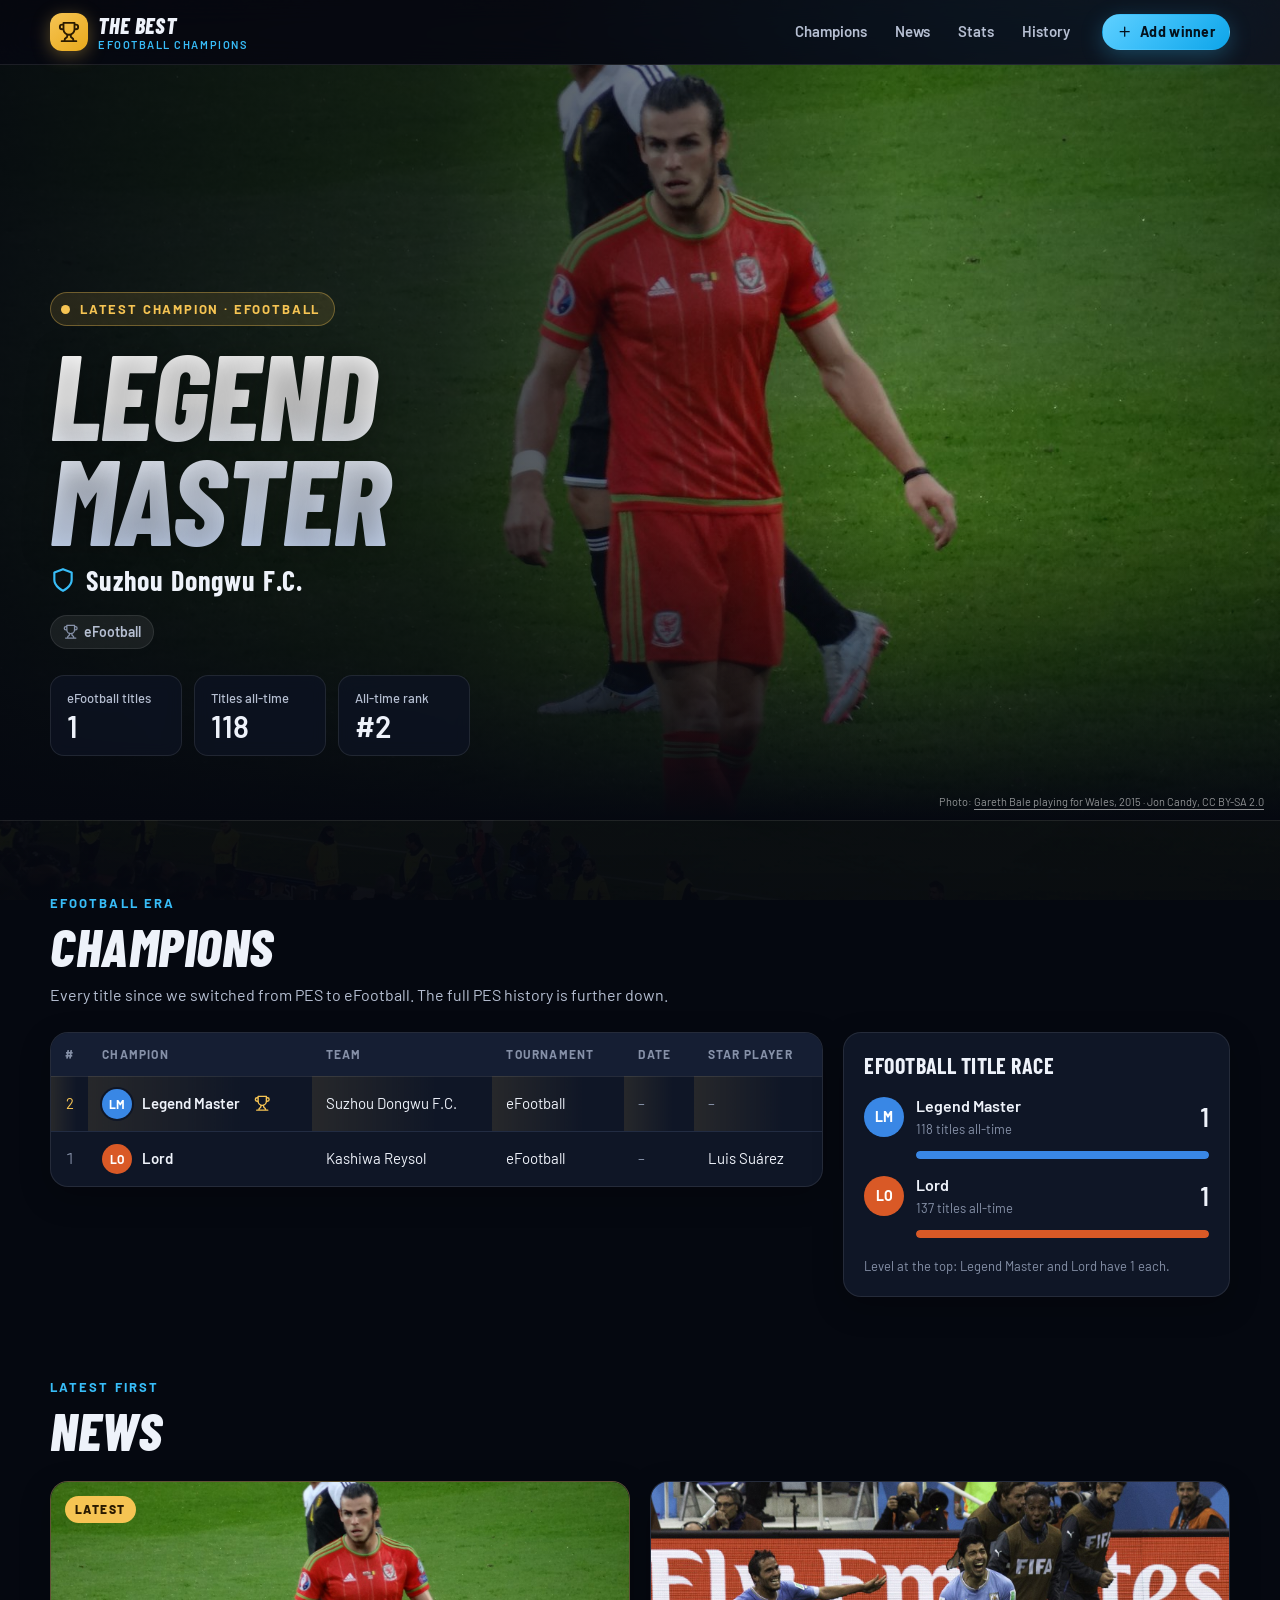
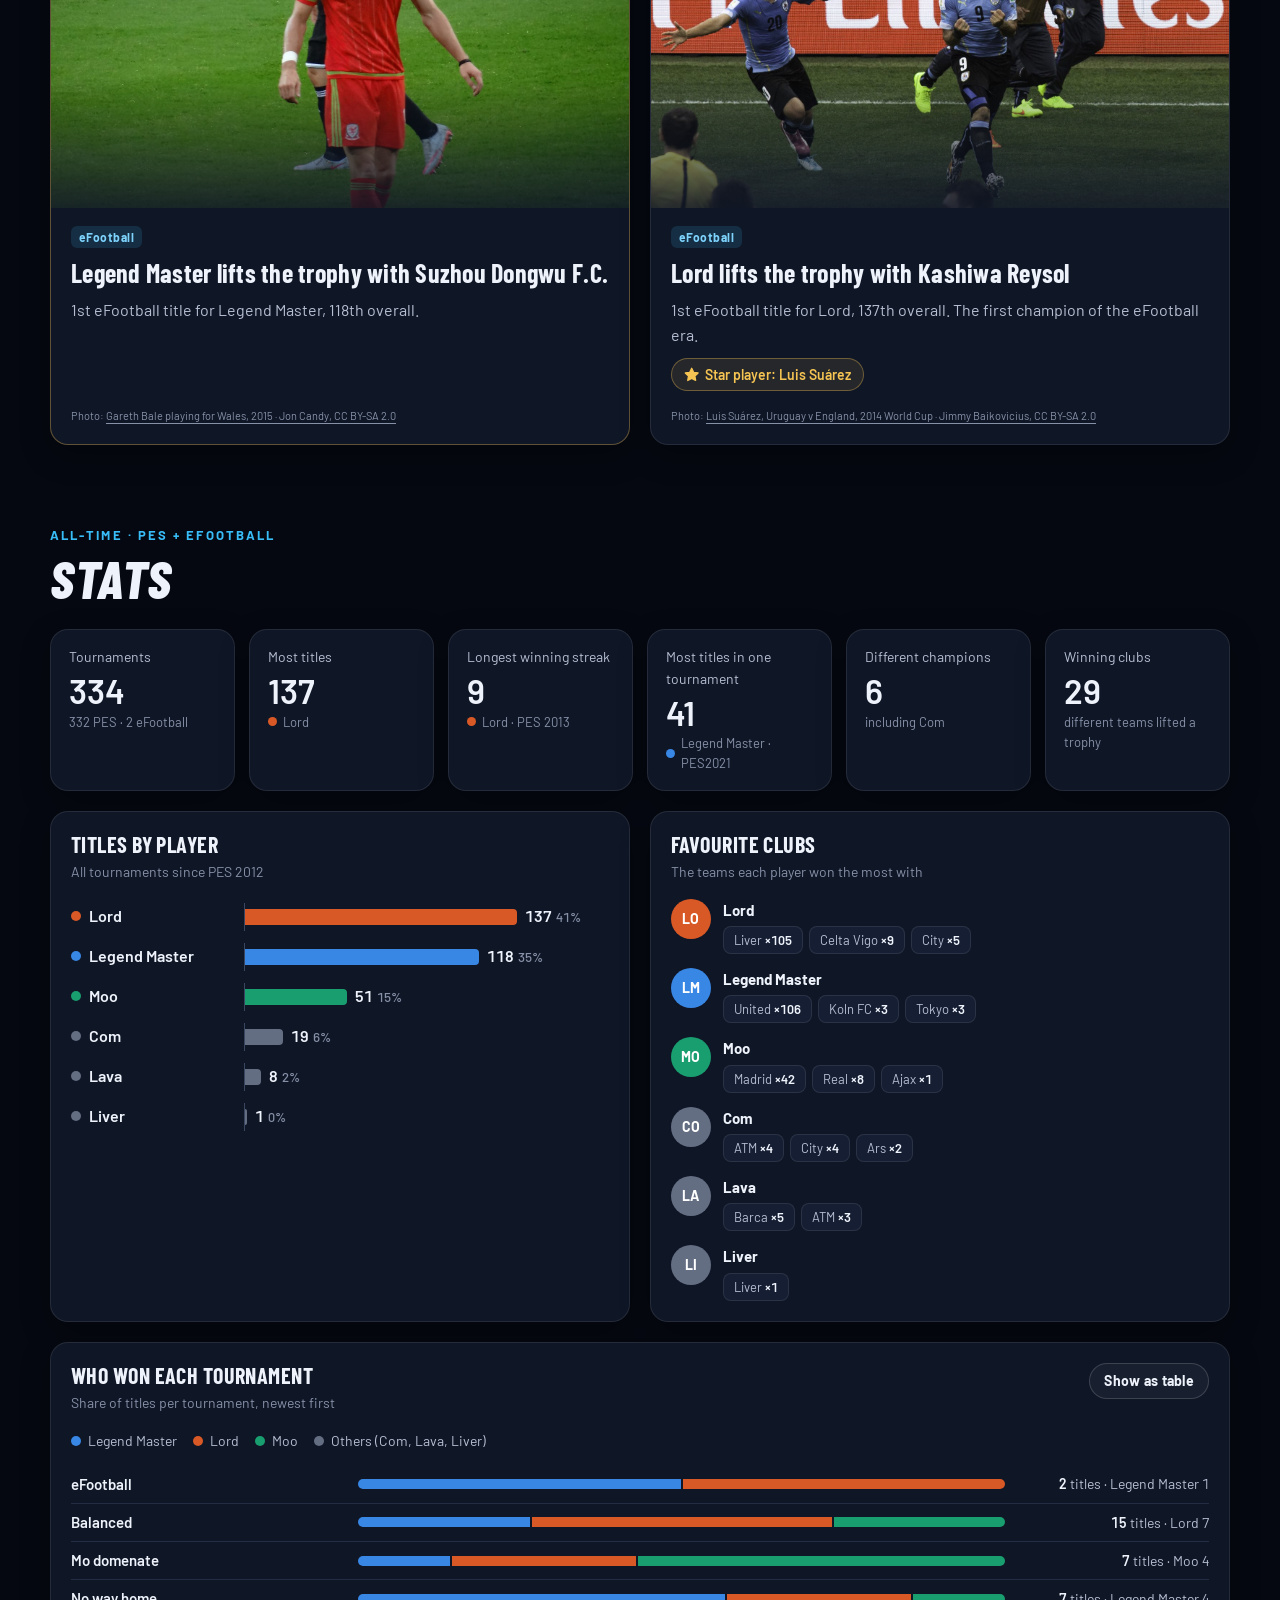
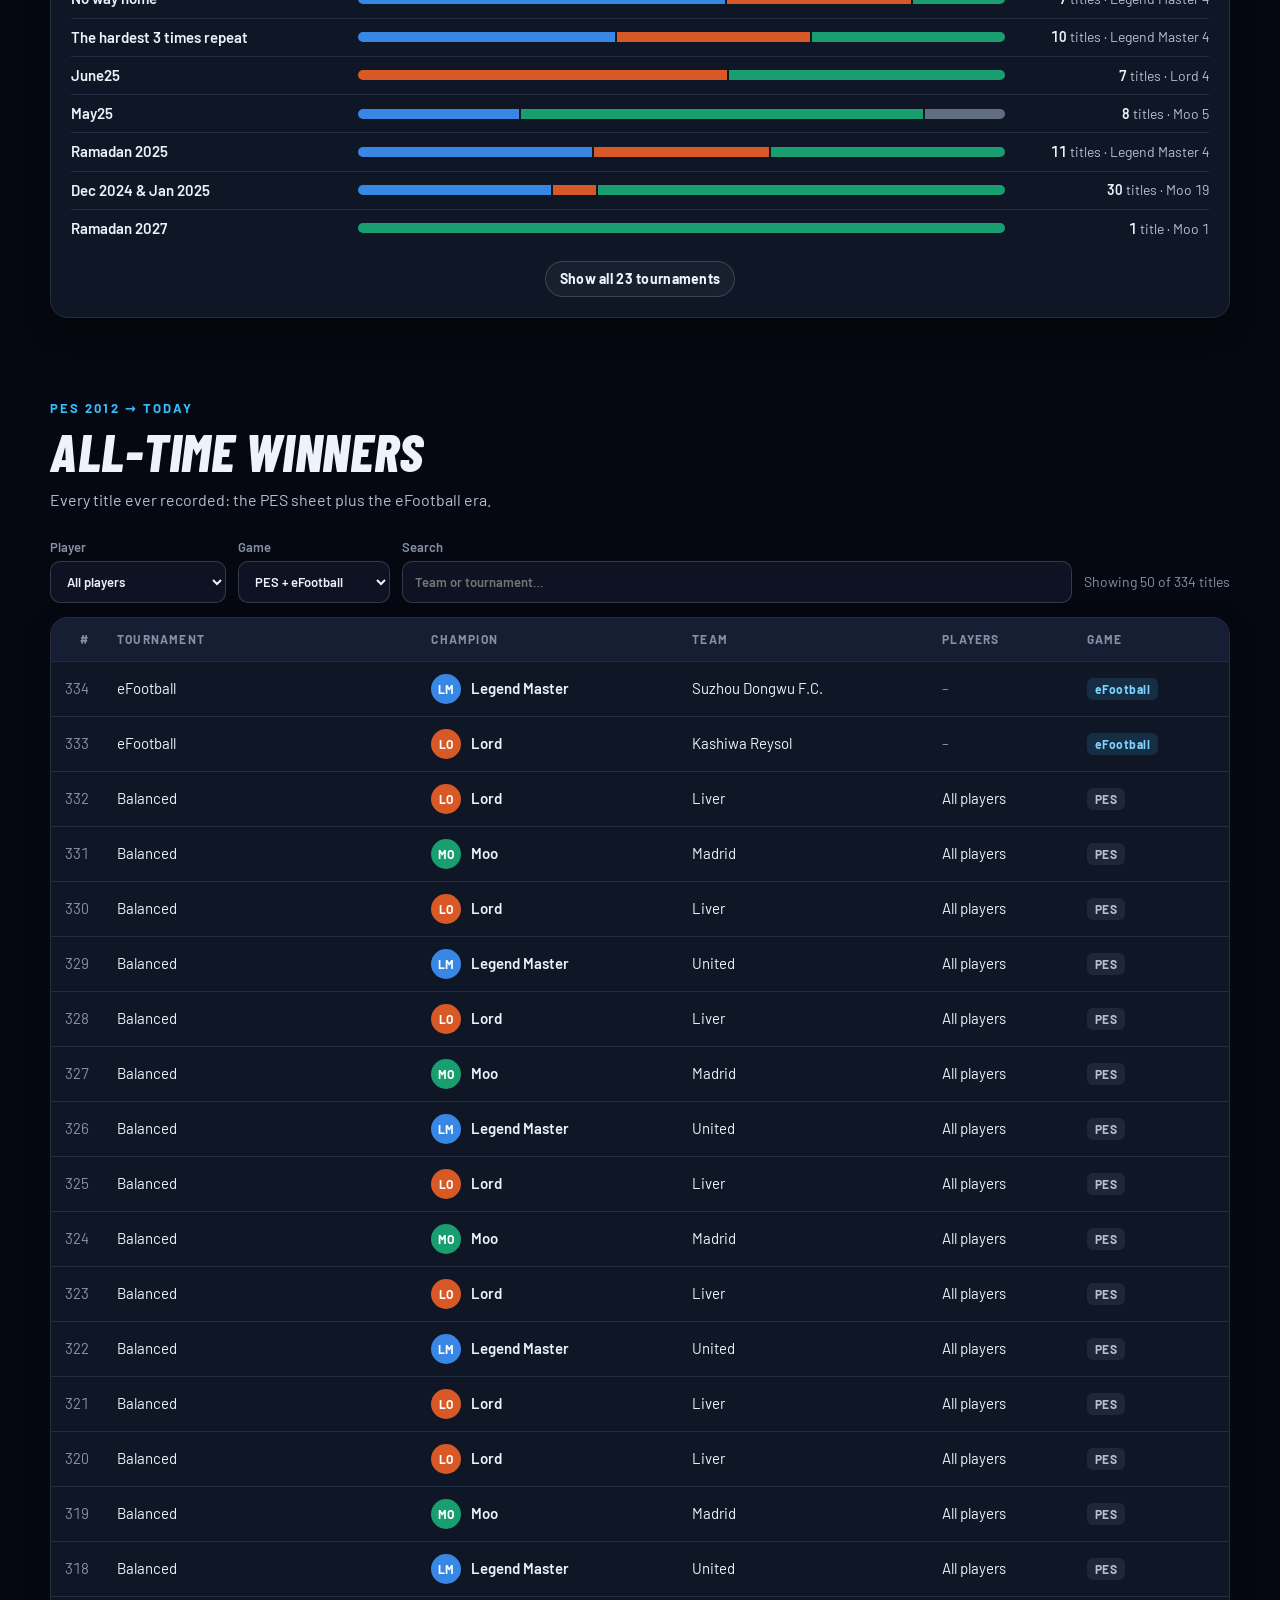
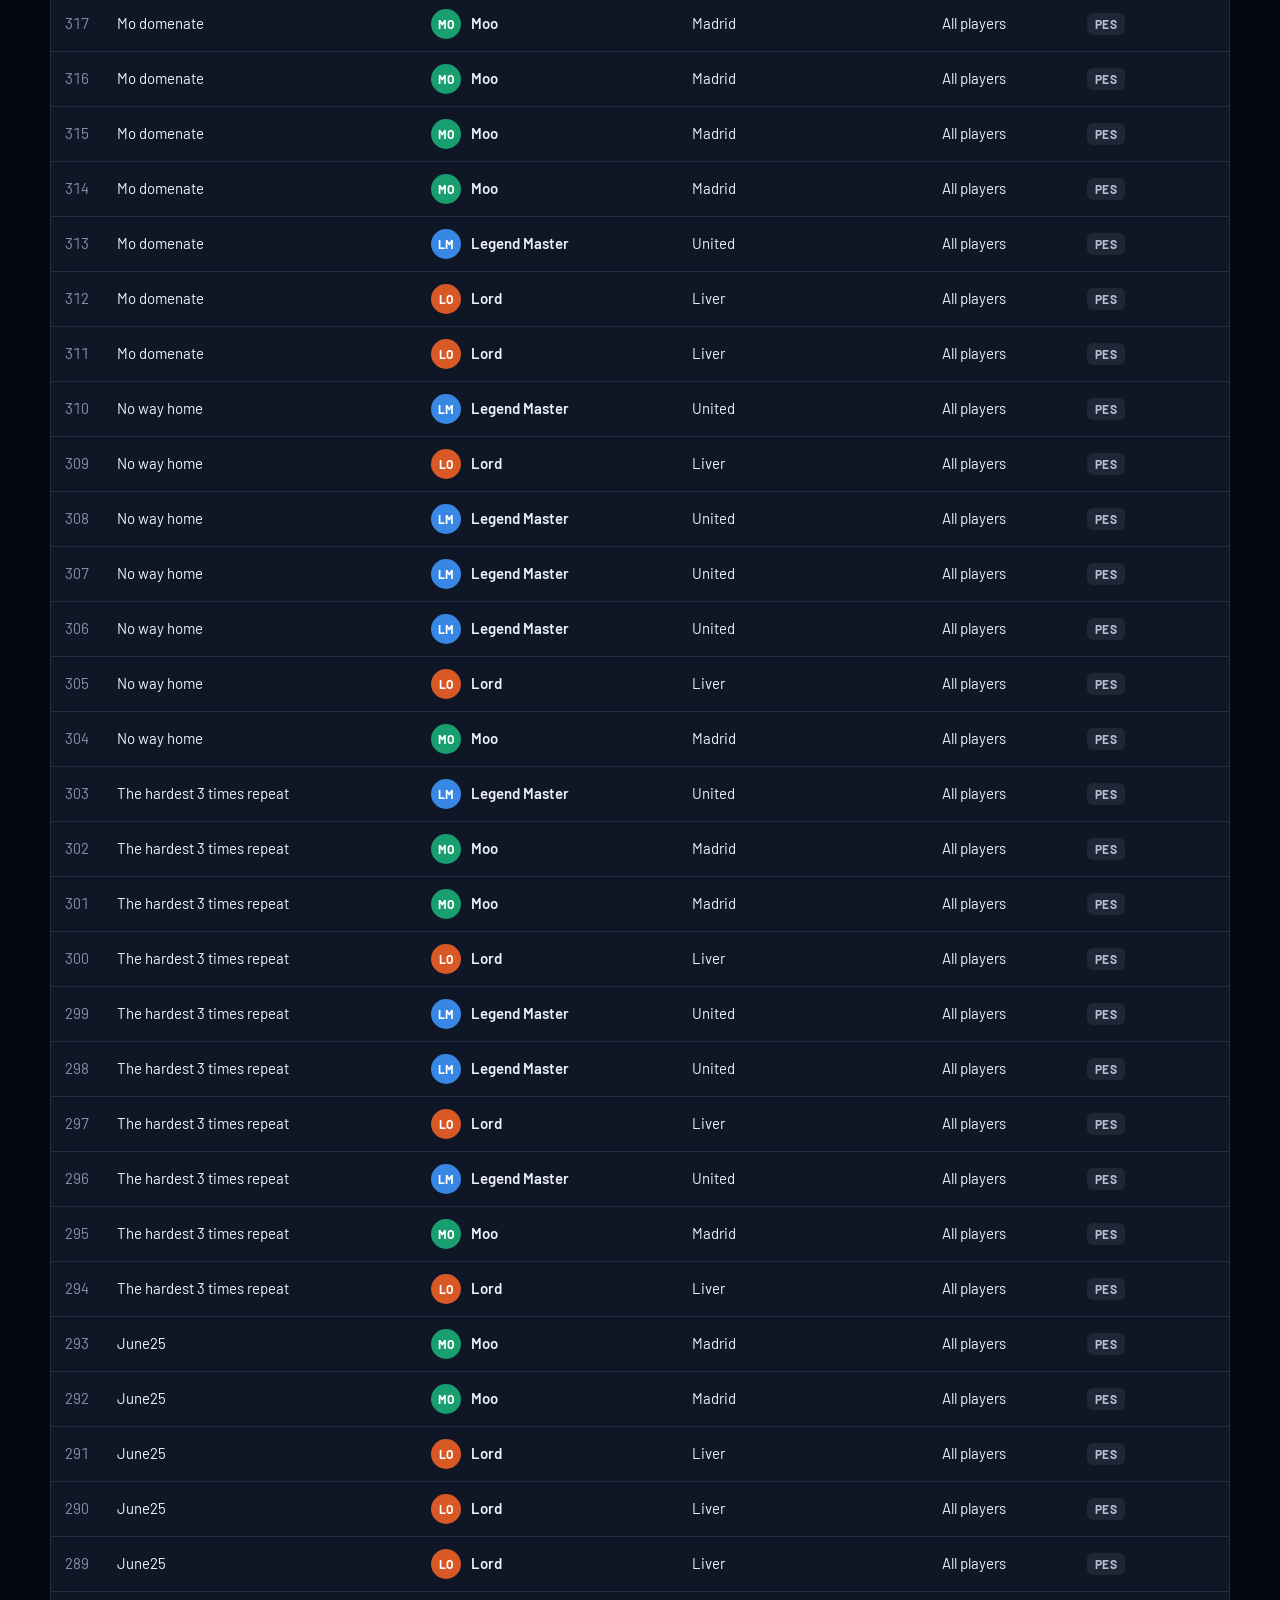
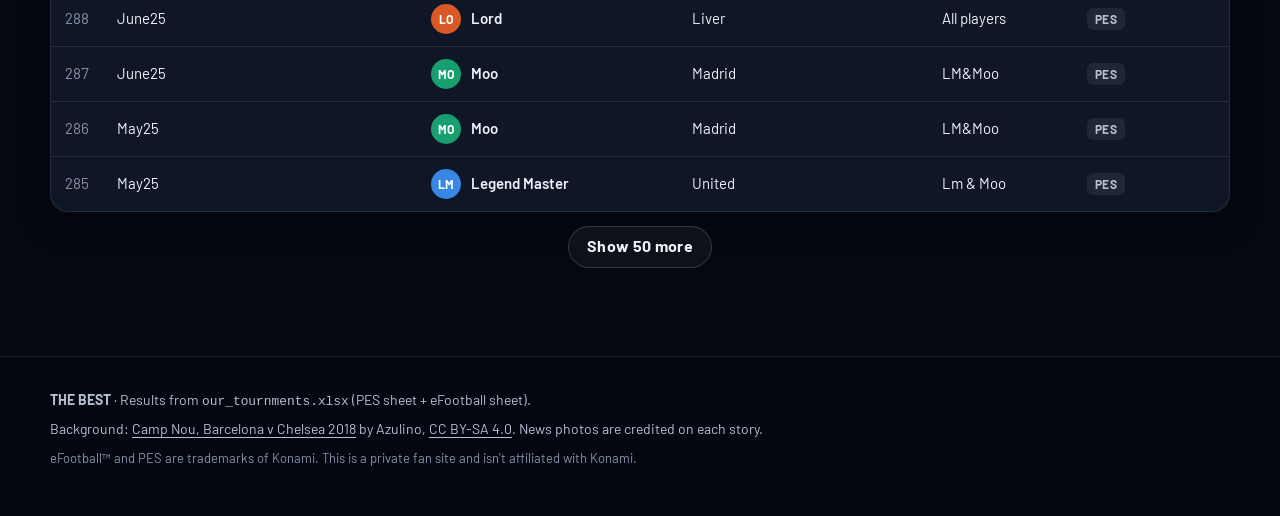
==== index.html @ dc8135c2 "Add eFootball champions website Static GitHub Pages site for our tournaments: - Latest champion hero" ====
<!doctype html>
<html lang="en">
<head>
  <meta charset="utf-8">
  <meta name="viewport" content="width=device-width, initial-scale=1">
  <title>The Best · eFootball Champions</title>
  <meta name="description" content="Champions, news and stats from our eFootball tournaments, plus the full PES history since PES 2012.">
  <meta name="theme-color" content="#050810">
  <meta property="og:title" content="The Best · eFootball Champions">
  <meta property="og:description" content="Who won last, the roll of honour, and every title since PES 2012.">
  <link rel="icon" href="data:image/svg+xml,%3Csvg xmlns='http://www.w3.org/2000/svg' viewBox='0 0 24 24' fill='none' stroke='%23f6c453' stroke-width='2' stroke-linecap='round' stroke-linejoin='round'%3E%3Cpath d='M6 9H4.5a2.5 2.5 0 0 1 0-5H6M18 9h1.5a2.5 2.5 0 0 0 0-5H18M4 22h16M10 14.66V17c0 .55-.47.98-.97 1.21C7.85 18.75 7 20.24 7 22M14 14.66V17c0 .55.47.98.97 1.21C16.15 18.75 17 20.24 17 22M18 2H6v7a6 6 0 0 0 12 0V2Z'/%3E%3C/svg%3E">
  <link rel="preconnect" href="https://fonts.googleapis.com">
  <link rel="preconnect" href="https://fonts.gstatic.com" crossorigin>
  <link href="https://fonts.googleapis.com/css2?family=Barlow:wght@400;500;600;700&family=Barlow+Condensed:ital,wght@0,600;0,700;0,800;1,700;1,800&display=swap" rel="stylesheet">
  <link rel="stylesheet" href="assets/css/style.css">
  <script type="module" src="assets/js/app.js"></script>
</head>
<body>
  <!-- Icon sprite -->
  <svg width="0" height="0" style="position:absolute" aria-hidden="true">
    <symbol id="i-trophy" viewBox="0 0 24 24"><path d="M6 9H4.5a2.5 2.5 0 0 1 0-5H6M18 9h1.5a2.5 2.5 0 0 0 0-5H18M4 22h16M10 14.66V17c0 .55-.47.98-.97 1.21C7.85 18.75 7 20.24 7 22M14 14.66V17c0 .55.47.98.97 1.21C16.15 18.75 17 20.24 17 22M18 2H6v7a6 6 0 0 0 12 0V2Z"/></symbol>
    <symbol id="i-shield" viewBox="0 0 24 24"><path d="M12 22s8-4 8-10V5l-8-3-8 3v7c0 6 8 10 8 10z"/></symbol>
    <symbol id="i-star" viewBox="0 0 24 24"><path d="M12 2l3.09 6.26L22 9.27l-5 4.87 1.18 6.88L12 17.77l-6.18 3.25L7 14.14 2 9.27l6.91-1.01L12 2z"/></symbol>
    <symbol id="i-plus" viewBox="0 0 24 24"><path d="M12 5v14M5 12h14"/></symbol>
    <symbol id="i-x" viewBox="0 0 24 24"><path d="M18 6 6 18M6 6l12 12"/></symbol>
    <symbol id="i-edit" viewBox="0 0 24 24"><path d="M12 20h9M16.5 3.5a2.12 2.12 0 0 1 3 3L7 19l-4 1 1-4L16.5 3.5z"/></symbol>
    <symbol id="i-trash" viewBox="0 0 24 24"><path d="M3 6h18M19 6l-1 14a2 2 0 0 1-2 2H8a2 2 0 0 1-2-2L5 6M10 11v6M14 11v6M9 6V4a1 1 0 0 1 1-1h4a1 1 0 0 1 1 1v2"/></symbol>
    <symbol id="i-calendar" viewBox="0 0 24 24"><rect x="3" y="4" width="18" height="18" rx="2"/><path d="M16 2v4M8 2v4M3 10h18"/></symbol>
    <symbol id="i-users" viewBox="0 0 24 24"><path d="M17 21v-2a4 4 0 0 0-4-4H5a4 4 0 0 0-4 4v2"/><circle cx="9" cy="7" r="4"/><path d="M23 21v-2a4 4 0 0 0-3-3.87M16 3.13a4 4 0 0 1 0 7.75"/></symbol>
    <symbol id="i-image" viewBox="0 0 24 24"><rect x="3" y="3" width="18" height="18" rx="2"/><circle cx="8.5" cy="8.5" r="1.5"/><path d="M21 15l-5-5L5 21"/></symbol>
    <symbol id="i-flame" viewBox="0 0 24 24"><path d="M8.5 14.5A2.5 2.5 0 0 0 11 12c0-1.38-.5-2-1-3-1.07-2.14-.22-4.05 2-6 .5 2.5 2 4.9 4 6.5 2 1.6 3 3.5 3 5.5a7 7 0 1 1-14 0c0-1.15.43-2.29 1-3a2.5 2.5 0 0 0 2.5 2.5z"/></symbol>
    <symbol id="i-github" viewBox="0 0 24 24"><path d="M9 19c-5 1.5-5-2.5-7-3m14 6v-3.87a3.37 3.37 0 0 0-.94-2.61c3.14-.35 6.44-1.54 6.44-7A5.44 5.44 0 0 0 20 4.77 5.07 5.07 0 0 0 19.91 1S18.73.65 16 2.48a13.38 13.38 0 0 0-7 0C6.27.65 5.09 1 5.09 1A5.07 5.07 0 0 0 5 4.77a5.44 5.44 0 0 0-1.5 3.78c0 5.42 3.3 6.61 6.44 7A3.37 3.37 0 0 0 9 18.13V22"/></symbol>
  </svg>

  <a class="skip-link" href="#main">Skip to content</a>

  <header class="site-header">
    <div class="container header-inner">
      <a class="brand" href="#top" aria-label="The Best, home">
        <span class="brand-mark"><svg class="icon"><use href="#i-trophy"/></svg></span>
        <span class="brand-text"><strong>THE BEST</strong><small>eFootball champions</small></span>
      </a>
      <nav class="site-nav" aria-label="Sections">
        <a href="#champions">Champions</a>
        <a href="#news">News</a>
        <a href="#stats">Stats</a>
        <a href="#history">History</a>
      </nav>
      <button class="btn btn-primary btn-sm" type="button" data-add aria-label="Add winner">
        <svg class="icon"><use href="#i-plus"/></svg><span>Add winner</span>
      </button>
    </div>
  </header>

  <div class="pending-banner" id="pendingBanner" role="status" hidden>
    <span class="spinner" aria-hidden="true"></span>
    <span>Publishing your latest change. GitHub Pages usually needs about a minute, then everyone sees it.</span>
  </div>

  <main id="main">
    <!-- 1. Latest champion -->
    <section class="hero" id="top" aria-labelledby="heroName">
      <div class="hero-media" id="heroMedia"></div>
      <div class="hero-shade" aria-hidden="true"></div>
      <div class="container hero-inner">
        <div class="hero-text">
          <p class="eyebrow"><span class="live-dot" aria-hidden="true"></span><span id="heroEyebrow">Latest champion</span></p>
          <h1 class="hero-name" id="heroName">Loading…</h1>
          <p class="hero-team" id="heroTeam"></p>
          <ul class="chips" id="heroChips"></ul>
          <dl class="hero-stats" id="heroStats"></dl>
        </div>
        <figure class="hero-win" id="heroWin" hidden></figure>
      </div>
      <p class="hero-credit" id="heroCredit"></p>
    </section>

    <!-- 2. eFootball champions -->
    <section class="section" id="champions" aria-labelledby="champTitle">
      <div class="container">
        <header class="section-head">
          <p class="kicker">eFootball era</p>
          <h2 id="champTitle">Champions</h2>
          <p class="lede">Every title since we switched from PES to eFootball. The full PES history is further down.</p>
        </header>
        <div class="champ-grid">
          <div class="card table-card">
            <div class="table-scroll">
              <table class="table" id="champTable">
                <thead><tr><th class="num">#</th><th>Champion</th><th>Team</th><th>Tournament</th><th>Date</th><th>Star player</th><th class="admin-only"><span class="sr-only">Actions</span></th></tr></thead>
                <tbody></tbody>
              </table>
            </div>
          </div>
          <aside class="card race-card" aria-labelledby="raceTitle">
            <h3 id="raceTitle">eFootball title race</h3>
            <ol class="race" id="raceList"></ol>
          </aside>
        </div>
      </div>
    </section>

    <!-- 3. News -->
    <section class="section" id="news" aria-labelledby="newsTitle">
      <div class="container">
        <header class="section-head">
          <p class="kicker">Latest first</p>
          <h2 id="newsTitle">News</h2>
        </header>
        <div class="news-grid" id="newsGrid"></div>
      </div>
    </section>

    <!-- 4. Stats -->
    <section class="section" id="stats" aria-labelledby="statsTitle">
      <div class="container">
        <header class="section-head">
          <p class="kicker">All-time · PES + eFootball</p>
          <h2 id="statsTitle">Stats</h2>
        </header>
        <div class="kpis" id="kpis"></div>
        <div class="stats-grid">
          <article class="card chart-card" aria-labelledby="titlesTitle">
            <h3 id="titlesTitle">Titles by player</h3>
            <p class="card-sub">All tournaments since PES 2012</p>
            <div class="bars" id="titlesChart"></div>
          </article>
          <article class="card chart-card" aria-labelledby="clubsTitle">
            <h3 id="clubsTitle">Favourite clubs</h3>
            <p class="card-sub">The teams each player won the most with</p>
            <div class="clubs" id="clubsList"></div>
          </article>
          <article class="card chart-card span-2" aria-labelledby="seasonsTitle">
            <div class="card-head">
              <div>
                <h3 id="seasonsTitle">Who won each tournament</h3>
                <p class="card-sub">Share of titles per tournament, newest first</p>
              </div>
              <button class="btn btn-ghost btn-sm" type="button" id="seasonsView" aria-pressed="false">Show as table</button>
            </div>
            <ul class="legend" id="seasonsLegend" aria-label="Players"></ul>
            <div id="seasonsChart"></div>
            <button class="btn btn-ghost btn-sm more-btn" type="button" id="seasonsMore"></button>
          </article>
        </div>
      </div>
    </section>

    <!-- 5. All-time history -->
    <section class="section" id="history" aria-labelledby="historyTitle">
      <div class="container">
        <header class="section-head">
          <p class="kicker">PES 2012 → today</p>
          <h2 id="historyTitle">All-time winners</h2>
          <p class="lede">Every title ever recorded: the PES sheet plus the eFootball era.</p>
        </header>
        <div class="filters" role="search">
          <label class="field-inline"><span>Player</span><select id="fPlayer"><option value="">All players</option></select></label>
          <label class="field-inline"><span>Game</span><select id="fGame"><option value="">PES + eFootball</option><option value="PES">PES only</option><option value="eFootball">eFootball only</option></select></label>
          <label class="field-inline grow"><span>Search</span><input id="fSearch" type="search" placeholder="Team or tournament…" autocomplete="off"></label>
          <p class="filter-count" id="historyCount" aria-live="polite"></p>
        </div>
        <div class="card table-card">
          <div class="table-scroll">
            <table class="table" id="historyTable">
              <thead><tr><th class="num">#</th><th>Tournament</th><th>Champion</th><th>Team</th><th>Players</th><th>Game</th></tr></thead>
              <tbody></tbody>
            </table>
          </div>
        </div>
        <button class="btn btn-ghost more-btn" type="button" id="historyMore">Show more</button>
      </div>
    </section>
  </main>

  <footer class="site-footer">
    <div class="container footer-inner">
      <p><strong>THE BEST</strong> · Results from <code>our_tournments.xlsx</code> (PES sheet + eFootball sheet).</p>
      <p class="credits" id="credits">
        Background: <a href="https://commons.wikimedia.org/wiki/File:Camp_Nou_Barcelona_Chelsea_14-03-2018.jpg" target="_blank" rel="noopener">Camp Nou, Barcelona v Chelsea 2018</a> by Azulino, <a href="https://creativecommons.org/licenses/by-sa/4.0" target="_blank" rel="noopener">CC BY-SA 4.0</a>. News photos are credited on each story.
      </p>
      <p class="fineprint">eFootball™ and PES are trademarks of Konami. This is a private fan site and isn't affiliated with Konami.</p>
    </div>
  </footer>

  <!-- Add / edit winner -->
  <dialog class="dialog" id="winnerDialog" aria-labelledby="dialogTitle">
    <form class="dialog-inner" id="winnerForm" novalidate>
      <header class="dialog-head">
        <h2 id="dialogTitle">Add a new winner</h2>
        <button class="icon-btn" type="button" data-close aria-label="Close"><svg class="icon"><use href="#i-x"/></svg></button>
      </header>
      <div class="tabs" role="tablist">
        <button type="button" role="tab" class="tab" data-tab="winner" aria-selected="true">Winner</button>
        <button type="button" role="tab" class="tab" data-tab="github" aria-selected="false"><svg class="icon"><use href="#i-github"/></svg> GitHub connection <span class="conn-dot" id="connDot"></span></button>
      </div>

      <div class="dialog-body">
        <section class="panel" data-panel="winner" role="tabpanel">
          <div class="form-grid">
            <label class="field"><span>Champion <b aria-hidden="true">*</b></span><input name="player" list="playerList" required autocomplete="off" placeholder="e.g. Legend Master"></label>
            <label class="field"><span>Team <b aria-hidden="true">*</b></span><input name="team" required autocomplete="off" placeholder="e.g. Suzhou Dongwu F.C."></label>
            <label class="field"><span>Tournament</span><input name="event" autocomplete="off" placeholder="eFootball" list="eventList"></label>
            <label class="field"><span>Date</span><input name="date" type="date"></label>
            <label class="field"><span>Runner-up</span><input name="runnerUp" list="playerList" autocomplete="off" placeholder="Who lost the final"></label>
            <label class="field"><span>Final score</span><input name="score" autocomplete="off" placeholder="e.g. 3-1"></label>
            <label class="field"><span>Star player</span><input name="star" autocomplete="off" placeholder="e.g. Luis Suárez"></label>
            <label class="field"><span>Players in the tournament</span><input name="competitors" list="compList" autocomplete="off" placeholder="all"></label>
            <label class="field span-2"><span>Headline <small>(optional, written for you if empty)</small></span><input name="headline" autocomplete="off" maxlength="120"></label>
            <label class="field span-2"><span>Story <small>(optional)</small></span><textarea name="story" rows="3" maxlength="1200" placeholder="How did the final go?"></textarea></label>

            <div class="field upload span-2">
              <span>Win image <small>(screenshot or photo of the win)</small></span>
              <div class="upload-row">
                <div class="upload-preview" id="winPreview"><svg class="icon"><use href="#i-image"/></svg></div>
                <div class="upload-actions">
                  <input type="file" name="winFile" id="winFile" accept="image/*">
                  <label class="check" hidden id="winRemoveWrap"><input type="checkbox" name="removeWin"> Remove current image</label>
                </div>
              </div>
            </div>
            <div class="field upload span-2">
              <span>Background photo <small>(shown behind the win image, e.g. your star player)</small></span>
              <div class="upload-row">
                <div class="upload-preview" id="coverPreview"><svg class="icon"><use href="#i-image"/></svg></div>
                <div class="upload-actions">
                  <input type="file" name="coverFile" id="coverFile" accept="image/*">
                  <label class="check" hidden id="coverRemoveWrap"><input type="checkbox" name="removeCover"> Remove current photo</label>
                </div>
              </div>
            </div>
            <label class="field span-2"><span>Background photo credit <small>(optional, e.g. photographer and license)</small></span><input name="coverCredit" autocomplete="off"></label>
          </div>
          <p class="hint">Images are resized on your device before upload, which also strips location data from phone photos.</p>
        </section>

        <section class="panel" data-panel="github" role="tabpanel" hidden>
          <p class="hint">Winners are saved straight into the site's GitHub repository, so everyone sees them about a minute later. Connect once per device; your token stays in this browser only.</p>
          <div class="form-grid">
            <label class="field"><span>GitHub user / org</span><input name="ghOwner" autocomplete="off" spellcheck="false"></label>
            <label class="field"><span>Repository</span><input name="ghRepo" autocomplete="off" spellcheck="false"></label>
            <label class="field"><span>Branch</span><input name="ghBranch" autocomplete="off" spellcheck="false" placeholder="main"></label>
            <label class="field"><span>Access token</span><input name="ghToken" type="password" autocomplete="off" spellcheck="false" placeholder="github_pat_…"></label>
          </div>
          <details class="howto">
            <summary>How do I get a token?</summary>
            <ol>
              <li>Open <a href="https://github.com/settings/personal-access-tokens/new" target="_blank" rel="noopener">GitHub → Fine-grained tokens → Generate new token</a>.</li>
              <li>Repository access: <b>Only select repositories</b> → pick this site's repository.</li>
              <li>Permissions → Repository permissions → <b>Contents: Read and write</b>.</li>
              <li>Generate, copy the token and paste it above. Only use it on your own devices.</li>
            </ol>
          </details>
          <div class="row-actions">
            <button class="btn btn-ghost btn-sm" type="button" id="ghTest">Save &amp; test connection</button>
            <button class="btn btn-ghost btn-sm danger" type="button" id="ghForget">Forget token</button>
          </div>
        </section>
      </div>

      <footer class="dialog-foot">
        <p class="form-status" id="formStatus" role="status" aria-live="polite"></p>
        <button class="btn btn-ghost" type="button" data-close>Cancel</button>
        <button class="btn btn-primary" type="submit" id="publishBtn"><svg class="icon"><use href="#i-trophy"/></svg><span>Publish</span></button>
      </footer>
    </form>
  </dialog>

  <datalist id="playerList"></datalist>
  <datalist id="eventList"><option value="eFootball"></option></datalist>
  <datalist id="compList"><option value="all"></option><option value="LM&amp;Moo"></option><option value="Lm &amp; Moo &amp; Lava"></option></datalist>

  <div class="tooltip" id="tooltip" role="tooltip" hidden></div>
  <div class="toast" id="toast" role="status" aria-live="polite" hidden></div>
</body>
</html>
---- assets/css/style.css ----
/* THE BEST · eFootball champions
   Dark "match night" theme over a stadium photo. Player colours come from a
   colour-blind-checked categorical palette (see assets/js/app.js). */

:root {
  color-scheme: dark;
  --bg: #050810;
  --surface: #0f1626;          /* chart / card surface (solid) */
  --surface-2: #151e33;
  --surface-glass: rgba(13, 19, 34, 0.82);
  --border: rgba(255, 255, 255, 0.09);
  --border-strong: rgba(255, 255, 255, 0.16);
  --text: #eef2fa;
  --text-2: #b6bfd2;
  --muted: #8691a8;
  --grid: #222c42;
  --accent: #38bdf8;
  --accent-2: #2563eb;
  --accent-ink: #04111d;
  --gold: #f6c453;
  --gold-2: #e8a91c;
  --danger: #f87171;
  --ok: #34d399;
  --radius: 18px;
  --radius-sm: 10px;
  --shadow: 0 18px 50px rgba(0, 0, 0, 0.45);
  --font-display: "Barlow Condensed", "Arial Narrow", system-ui, sans-serif;
  --font-body: "Barlow", system-ui, -apple-system, "Segoe UI", sans-serif;
  --header-h: 64px;
}

*, *::before, *::after { box-sizing: border-box; }
html { scroll-behavior: smooth; scroll-padding-top: calc(var(--header-h) + 12px); -webkit-text-size-adjust: 100%; }
body {
  margin: 0;
  min-height: 100vh;
  background: var(--bg);
  color: var(--text);
  font: 400 16px/1.55 var(--font-body);
  overflow-x: hidden;
}
/* Stadium background, fixed behind everything */
body::before {
  content: "";
  position: fixed; inset: 0; z-index: -2;
  background: url("../img/bg-stadium.jpg") center 30% / cover no-repeat;
  filter: saturate(1.05) brightness(0.62);
}
body::after {
  content: "";
  position: fixed; inset: 0; z-index: -1;
  background:
    radial-gradient(900px 520px at 85% -8%, rgba(56, 189, 248, 0.22), transparent 62%),
    radial-gradient(700px 420px at 0% 30%, rgba(37, 99, 235, 0.16), transparent 60%),
    linear-gradient(180deg, rgba(5, 8, 16, 0.25) 0%, rgba(5, 8, 16, 0.82) 38%, rgba(5, 8, 16, 0.94) 100%);
}
img { max-width: 100%; display: block; }
a { color: var(--accent); text-underline-offset: 3px; }
a:hover { color: #7dd3fc; }
code { font: 500 0.92em ui-monospace, "Cascadia Code", Consolas, monospace; color: var(--text-2); }
button, input, select, textarea { font: inherit; color: inherit; }
:focus-visible { outline: 2px solid var(--accent); outline-offset: 2px; border-radius: 6px; }
[hidden] { display: none !important; }

.container { width: min(1180px, 100% - 32px); margin-inline: auto; }
.sr-only { position: absolute; width: 1px; height: 1px; padding: 0; margin: -1px; overflow: hidden; clip: rect(0 0 0 0); white-space: nowrap; border: 0; }
.skip-link { position: absolute; left: 12px; top: -48px; z-index: 100; background: var(--accent); color: var(--accent-ink); padding: 8px 14px; border-radius: 8px; font-weight: 700; }
.skip-link:focus { top: 12px; }

.icon { width: 1.1em; height: 1.1em; flex: none; fill: none; stroke: currentColor; stroke-width: 2; stroke-linecap: round; stroke-linejoin: round; vertical-align: -0.15em; }

/* ---------- Buttons ---------- */
.btn {
  display: inline-flex; align-items: center; justify-content: center; gap: 8px;
  min-height: 42px; padding: 0 18px;
  border: 1px solid transparent; border-radius: 999px;
  font-weight: 700; letter-spacing: 0.02em; cursor: pointer; text-decoration: none;
  transition: transform 0.15s ease, background 0.15s ease, border-color 0.15s ease, opacity 0.15s ease;
}
.btn:active { transform: translateY(1px); }
.btn:disabled { opacity: 0.55; cursor: progress; }
.btn-sm { min-height: 36px; padding: 0 14px; font-size: 14px; }
.btn-primary { background: linear-gradient(135deg, #5fd0ff, var(--accent) 45%, #0ea5e9); color: var(--accent-ink); box-shadow: 0 6px 22px rgba(56, 189, 248, 0.28); }
.btn-primary:hover { background: linear-gradient(135deg, #8ee0ff, #5ccbfa 45%, #22b5f0); color: var(--accent-ink); }
.btn-ghost { background: rgba(255, 255, 255, 0.04); border-color: var(--border-strong); color: var(--text); }
.btn-ghost:hover { background: rgba(255, 255, 255, 0.09); }
.btn.danger { color: #fca5a5; }
.icon-btn {
  display: inline-grid; place-items: center; width: 36px; height: 36px; padding: 0;
  border-radius: 10px; border: 1px solid var(--border); background: rgba(255, 255, 255, 0.04); cursor: pointer; color: var(--text-2);
}
.icon-btn:hover { color: var(--text); background: rgba(255, 255, 255, 0.1); }
.icon-btn.danger:hover { color: var(--danger); }

/* ---------- Header ---------- */
.site-header {
  position: sticky; top: 0; z-index: 30;
  background: rgba(5, 8, 16, 0.72);
  backdrop-filter: blur(14px) saturate(1.3); -webkit-backdrop-filter: blur(14px) saturate(1.3);
  border-bottom: 1px solid var(--border);
}
.header-inner { display: flex; align-items: center; gap: 20px; height: var(--header-h); }
.brand { display: flex; align-items: center; gap: 10px; color: var(--text); text-decoration: none; }
.brand-mark { display: grid; place-items: center; width: 38px; height: 38px; border-radius: 12px; background: linear-gradient(140deg, var(--gold), var(--gold-2)); color: #2a1a00; box-shadow: 0 4px 18px rgba(246, 196, 83, 0.35); }
.brand-mark .icon { width: 22px; height: 22px; }
.brand-text { display: flex; flex-direction: column; line-height: 1; }
.brand-text strong { font: italic 800 22px/1 var(--font-display); letter-spacing: 0.04em; }
.brand-text small { margin-top: 3px; font-size: 11px; font-weight: 600; letter-spacing: 0.14em; text-transform: uppercase; color: var(--accent); }
.site-nav { display: flex; gap: 4px; margin-left: auto; }
.site-nav a { padding: 8px 12px; border-radius: 999px; color: var(--text-2); text-decoration: none; font-weight: 600; font-size: 15px; }
.site-nav a:hover { color: var(--text); background: rgba(255, 255, 255, 0.07); }

.pending-banner {
  position: sticky; top: var(--header-h); z-index: 25;
  display: flex; align-items: center; justify-content: center; gap: 10px;
  padding: 10px 16px; font-size: 14px; font-weight: 600; text-align: center;
  background: rgba(56, 189, 248, 0.14); border-bottom: 1px solid rgba(56, 189, 248, 0.35); color: #bae6fd;
  backdrop-filter: blur(10px); -webkit-backdrop-filter: blur(10px);
}
.spinner { width: 16px; height: 16px; flex: none; border-radius: 50%; border: 2px solid rgba(186, 230, 253, 0.3); border-top-color: #bae6fd; animation: spin 0.8s linear infinite; }
@keyframes spin { to { transform: rotate(360deg); } }

/* ---------- Hero (latest champion) ---------- */
.hero { position: relative; isolation: isolate; min-height: min(84vh, 760px); display: flex; align-items: flex-end; overflow: hidden; border-bottom: 1px solid var(--border); }
.hero-media { position: absolute; inset: 0; z-index: -2; }
.hero-media img { width: 100%; height: 100%; object-fit: cover; object-position: 62% 30%; }
.hero-media.is-blurred img { filter: blur(18px) brightness(0.7); transform: scale(1.1); }
.hero-shade {
  position: absolute; inset: 0; z-index: -1;
  background:
    linear-gradient(90deg, rgba(5, 8, 16, 0.94) 0%, rgba(5, 8, 16, 0.78) 34%, rgba(5, 8, 16, 0.2) 70%, rgba(5, 8, 16, 0.35) 100%),
    linear-gradient(0deg, rgba(5, 8, 16, 1) 0%, rgba(5, 8, 16, 0) 42%);
}
.hero-inner { display: grid; grid-template-columns: minmax(0, 1.25fr) minmax(0, 1fr); gap: 40px; align-items: end; padding: 120px 0 64px; }
.eyebrow { display: inline-flex; align-items: center; gap: 10px; margin: 0 0 14px; padding: 6px 14px 6px 10px; border-radius: 999px; background: rgba(246, 196, 83, 0.12); border: 1px solid rgba(246, 196, 83, 0.35); color: var(--gold); font-weight: 700; font-size: 13px; letter-spacing: 0.14em; text-transform: uppercase; }
.live-dot { width: 9px; height: 9px; border-radius: 50%; background: var(--gold); box-shadow: 0 0 0 0 rgba(246, 196, 83, 0.6); animation: pulse 2s infinite; }
@keyframes pulse { 0% { box-shadow: 0 0 0 0 rgba(246, 196, 83, 0.55); } 70% { box-shadow: 0 0 0 10px rgba(246, 196, 83, 0); } 100% { box-shadow: 0 0 0 0 rgba(246, 196, 83, 0); } }
.hero-name {
  margin: 0; font: italic 800 clamp(52px, 9.5vw, 124px)/0.86 var(--font-display);
  text-transform: uppercase; letter-spacing: -0.005em; overflow-wrap: anywhere;
  background: linear-gradient(180deg, #ffffff 30%, #c7d7f2 100%); -webkit-background-clip: text; background-clip: text; color: transparent;
  text-shadow: 0 2px 30px rgba(0, 0, 0, 0.35);
}
.hero-team { display: flex; align-items: center; gap: 10px; margin: 14px 0 0; font: 700 clamp(20px, 2.6vw, 28px)/1.2 var(--font-display); letter-spacing: 0.03em; color: var(--text); }
.hero-team .icon { color: var(--accent); width: 26px; height: 26px; }
.chips { display: flex; flex-wrap: wrap; gap: 8px; margin: 18px 0 0; padding: 0; list-style: none; }
.chip { display: inline-flex; align-items: center; gap: 6px; padding: 5px 12px; border-radius: 999px; background: rgba(255, 255, 255, 0.07); border: 1px solid var(--border); font-size: 14px; font-weight: 600; color: var(--text-2); }
.chip .icon { color: var(--muted); }
.chip.gold { color: var(--gold); border-color: rgba(246, 196, 83, 0.35); background: rgba(246, 196, 83, 0.1); }
.chip.gold .icon { color: var(--gold); fill: currentColor; }
.hero-stats { display: flex; flex-wrap: wrap; gap: 12px; margin: 26px 0 0; }
.hero-stats > div { min-width: 132px; padding: 12px 16px; border-radius: 14px; background: var(--surface-glass); border: 1px solid var(--border); backdrop-filter: blur(8px); -webkit-backdrop-filter: blur(8px); }
.hero-stats dt { font-size: 13px; color: var(--text-2); font-weight: 500; }
.hero-stats dd { margin: 2px 0 0; font: 600 30px/1.1 var(--font-body); color: var(--text); }
.hero-win { margin: 0; justify-self: end; width: min(100%, 460px); transform: rotate(2deg); }
.hero-win img { width: 100%; aspect-ratio: 16 / 10; object-fit: cover; border-radius: 16px; border: 3px solid rgba(255, 255, 255, 0.9); box-shadow: var(--shadow), 0 0 0 8px rgba(246, 196, 83, 0.18); background: var(--surface); }
.hero-win figcaption { margin-top: 10px; text-align: right; font-size: 13px; color: var(--text-2); }
.hero-credit { position: absolute; right: 16px; bottom: 10px; margin: 0; max-width: min(520px, 70%); font-size: 11px; color: rgba(255, 255, 255, 0.55); text-align: right; }
.hero-credit a { color: inherit; }

/* ---------- Sections & cards ---------- */
.section { padding: 72px 0 8px; }
.section-head { margin-bottom: 24px; }
.kicker { margin: 0 0 6px; font-size: 13px; font-weight: 700; letter-spacing: 0.16em; text-transform: uppercase; color: var(--accent); }
.section-head h2 { margin: 0; font: italic 800 clamp(36px, 5vw, 54px)/1 var(--font-display); text-transform: uppercase; letter-spacing: 0.01em; }
.lede { margin: 10px 0 0; max-width: 640px; color: var(--text-2); }
.card { background: var(--surface); border: 1px solid var(--border); border-radius: var(--radius); box-shadow: 0 10px 30px rgba(0, 0, 0, 0.25); }
.card h3 { margin: 0; font: 700 22px/1.15 var(--font-display); letter-spacing: 0.02em; text-transform: uppercase; }
.card-sub { margin: 4px 0 16px; font-size: 14px; color: var(--muted); }
.card-head { display: flex; align-items: flex-start; justify-content: space-between; gap: 12px; }
.empty { padding: 28px; text-align: center; color: var(--text-2); }

/* ---------- Champions ---------- */
.champ-grid { display: grid; grid-template-columns: minmax(0, 2fr) minmax(260px, 1fr); gap: 20px; align-items: start; }
.table-card { overflow: hidden; }
.table-scroll { overflow-x: auto; -webkit-overflow-scrolling: touch; }
.table { width: 100%; border-collapse: collapse; font-size: 15px; }
.table th { position: sticky; top: 0; padding: 12px 14px; text-align: left; font-size: 12px; font-weight: 700; letter-spacing: 0.1em; text-transform: uppercase; color: var(--muted); background: var(--surface-2); border-bottom: 1px solid var(--border); white-space: nowrap; }
.table td { padding: 12px 14px; border-bottom: 1px solid var(--grid); vertical-align: middle; }
.table tbody tr:last-child td { border-bottom: 0; }
.table tbody tr:hover td { background: rgba(255, 255, 255, 0.025); }
.table .num { width: 1%; text-align: right; color: var(--muted); font-variant-numeric: tabular-nums; white-space: nowrap; }
.table .nowrap { white-space: nowrap; }
.table .dim { color: var(--muted); }
.table tr.is-latest td { background: linear-gradient(90deg, rgba(246, 196, 83, 0.1), transparent 70%); }
.table tr.is-latest .num { color: var(--gold); }
.table td.actions { width: 1%; white-space: nowrap; }
.table td.actions .icon-btn { width: 32px; height: 32px; }
.who { display: inline-flex; align-items: center; gap: 10px; font-weight: 600; white-space: nowrap; }
.avatar {
  display: inline-grid; place-items: center; flex: none; width: 30px; height: 30px; border-radius: 50%;
  background: var(--c, #6b7385); color: #fff; font: 700 12px/1 var(--font-body); letter-spacing: 0.02em;
  box-shadow: 0 0 0 2px var(--surface);
}
.avatar.lg { width: 40px; height: 40px; font-size: 14px; }
.trophy-mini { color: var(--gold); margin-left: 4px; }
.tag { display: inline-block; padding: 2px 8px; border-radius: 6px; font-size: 12px; font-weight: 700; letter-spacing: 0.04em; background: rgba(255, 255, 255, 0.07); color: var(--text-2); white-space: nowrap; }
.tag.ef { background: rgba(56, 189, 248, 0.14); color: #7dd3fc; }

.race-card { padding: 20px; }
.race { list-style: none; margin: 16px 0 0; padding: 0; display: grid; gap: 14px; }
.race li { display: grid; grid-template-columns: 40px minmax(0, 1fr) auto; align-items: center; gap: 12px; }
.race .name { font-weight: 600; }
.race .sub { display: block; font-size: 13px; color: var(--muted); }
.race .count { font: 600 26px/1 var(--font-body); }
.race .track { grid-column: 2 / 4; height: 8px; border-radius: 999px; background: var(--surface-2); overflow: hidden; }
.race .track span { display: block; height: 100%; border-radius: 999px; background: var(--c); }
.race-note { margin: 18px 0 0; font-size: 13px; color: var(--muted); }

/* ---------- News ---------- */
.news-grid { display: grid; grid-template-columns: repeat(auto-fit, minmax(min(100%, 340px), 1fr)); gap: 20px; }
.news-grid > .news-card:only-child { max-width: 720px; }
.news-card { display: flex; flex-direction: column; overflow: hidden; transition: transform 0.2s ease, border-color 0.2s ease; }
.news-card:hover { transform: translateY(-3px); border-color: var(--border-strong); }
.news-media { position: relative; aspect-ratio: 16 / 9; overflow: hidden; background: radial-gradient(circle at 30% 20%, #1d2b4a, #0b1120); }
.news-media .bg { position: absolute; inset: 0; width: 100%; height: 100%; object-fit: cover; object-position: 50% 30%; }
.news-media .bg.blur { filter: blur(16px) brightness(0.65); transform: scale(1.12); }
.news-media.has-win .bg:not(.blur) { filter: brightness(0.55) saturate(1.1); }
.news-media .fg { position: absolute; left: 50%; top: 50%; width: 74%; max-height: 82%; object-fit: contain; transform: translate(-50%, -50%) rotate(-1.5deg); border-radius: 10px; border: 3px solid rgba(255, 255, 255, 0.92); box-shadow: 0 14px 34px rgba(0, 0, 0, 0.55); }
.news-media .placeholder { position: absolute; inset: 0; display: grid; place-items: center; color: var(--gold); }
.news-media .placeholder .icon { width: 64px; height: 64px; opacity: 0.85; }
.news-media::after { content: ""; position: absolute; inset: auto 0 0 0; height: 40%; background: linear-gradient(0deg, rgba(15, 22, 38, 0.85), transparent); pointer-events: none; }
.badge-new { position: absolute; left: 14px; top: 14px; z-index: 2; padding: 4px 10px; border-radius: 999px; background: var(--gold); color: #2a1a00; font-size: 12px; font-weight: 800; letter-spacing: 0.12em; }
.news-body { display: flex; flex-direction: column; gap: 10px; padding: 18px 20px 20px; flex: 1; }
.news-meta { display: flex; flex-wrap: wrap; align-items: center; gap: 8px; margin: 0; font-size: 13px; color: var(--muted); }
.news-body h3 { font-size: 26px; text-transform: none; letter-spacing: 0.01em; }
.news-text { margin: 0; color: var(--text-2); }
.news-foot { display: flex; align-items: center; justify-content: space-between; gap: 10px; margin-top: auto; padding-top: 6px; }
.photo-credit { margin: 0; font-size: 11px; color: var(--muted); }
.photo-credit a { color: inherit; }
.admin-actions { display: none; gap: 6px; }
body.is-admin .admin-actions { display: flex; }
.admin-only { display: none; }
body.is-admin .admin-only { display: table-cell; }

.news-card.featured { border-color: rgba(246, 196, 83, 0.35); }

/* ---------- Stats ---------- */
.kpis { display: grid; grid-template-columns: repeat(3, minmax(0, 1fr)); gap: 14px; margin-bottom: 20px; }
@media (min-width: 1150px) { .kpis { grid-template-columns: repeat(6, minmax(0, 1fr)); } }
@media (max-width: 640px) { .kpis { grid-template-columns: repeat(2, minmax(0, 1fr)); } }
.kpi { padding: 16px 18px; }
.kpi-label { margin: 0; font-size: 14px; color: var(--text-2); }
.kpi-value { margin: 4px 0 2px; font: 600 34px/1.1 var(--font-body); color: var(--text); }
.kpi-sub { margin: 0; font-size: 13px; color: var(--muted); display: flex; align-items: center; gap: 6px; }
.kpi-sub .dot { width: 9px; height: 9px; }

.stats-grid { display: grid; grid-template-columns: repeat(2, minmax(0, 1fr)); gap: 20px; }
.chart-card { padding: 20px; }
.span-2 { grid-column: 1 / -1; }
.dot { display: inline-block; width: 10px; height: 10px; flex: none; border-radius: 50%; background: var(--c); }

/* Ranked bars: thin, 4px rounded data-end, square at the baseline */
.bars { display: grid; gap: 4px; }
.bar-row { display: grid; grid-template-columns: minmax(96px, 30%) minmax(0, 1fr); align-items: center; gap: 12px; min-height: 36px; padding: 2px 6px; margin: 0 -6px; border-radius: 8px; cursor: default; }
.bar-row:hover, .bar-row:focus-visible { background: rgba(255, 255, 255, 0.04); }
.bar-label { display: flex; align-items: center; gap: 8px; min-width: 0; font-weight: 600; }
.bar-label span:last-child { overflow: hidden; text-overflow: ellipsis; white-space: nowrap; }
.bar-track { display: flex; align-items: center; min-width: 0; border-left: 1px solid #3a4560; height: 28px; }
.bar { height: 16px; width: calc((100% - 92px) * var(--f)); min-width: 2px; border-radius: 0 4px 4px 0; background: var(--c); }
.bar-value { margin-left: 8px; white-space: nowrap; font-weight: 600; color: var(--text); font-variant-numeric: tabular-nums; }
.bar-value small { color: var(--muted); font-weight: 500; margin-left: 4px; }

.clubs { display: grid; gap: 14px; }
.club-row { display: grid; grid-template-columns: 40px minmax(0, 1fr); gap: 12px; align-items: start; }
.club-row h4 { margin: 0 0 4px; font-size: 15px; }
.club-list { display: flex; flex-wrap: wrap; gap: 6px; margin: 0; padding: 0; list-style: none; }
.club-list li { padding: 3px 10px; border-radius: 8px; background: var(--surface-2); border: 1px solid var(--border); font-size: 13px; color: var(--text-2); }
.club-list b { color: var(--text); font-weight: 600; font-variant-numeric: tabular-nums; }

.legend { display: flex; flex-wrap: wrap; gap: 6px 16px; margin: 0 0 14px; padding: 0; list-style: none; font-size: 14px; color: var(--text-2); }
.legend li { display: inline-flex; align-items: center; gap: 7px; }
/* Thin segmented bar per tournament (2px surface gap between parts) */
.season-row { display: grid; grid-template-columns: minmax(120px, 24%) minmax(0, 1fr) 190px; align-items: center; gap: 14px; padding: 7px 0; border-bottom: 1px solid var(--grid); }
.season-row:last-child { border-bottom: 0; }
.season-name { display: flex; align-items: center; gap: 8px; min-width: 0; font-weight: 600; font-size: 15px; }
.season-name .txt { overflow: hidden; text-overflow: ellipsis; white-space: nowrap; }
.seg-bar { display: flex; gap: 2px; height: 10px; }
.seg { position: relative; min-width: 3px; background: var(--c); }
.seg:first-child { border-radius: 999px 0 0 999px; }
.seg:last-child { border-radius: 0 999px 999px 0; }
.seg:only-child { border-radius: 999px; }
.seg::before { content: ""; position: absolute; inset: -9px 0; } /* bigger hover/focus target */
.seg:focus-visible { outline-offset: 3px; }
.season-total { font-size: 14px; color: var(--text-2); text-align: right; white-space: nowrap; font-variant-numeric: tabular-nums; }
.season-total b { color: var(--text); font-weight: 600; }
.more-btn { margin: 14px auto 0; display: flex; }
.seasons-table td, .seasons-table th { padding: 8px 10px; font-size: 14px; }

/* ---------- History ---------- */
.filters { display: flex; flex-wrap: wrap; align-items: flex-end; gap: 12px; margin-bottom: 14px; }
.field-inline { display: flex; flex-direction: column; gap: 4px; font-size: 13px; font-weight: 600; color: var(--muted); }
.field-inline.grow { flex: 1 1 220px; }
.field-inline select, .field-inline input, .field input, .field textarea {
  min-height: 42px; padding: 8px 12px; border-radius: var(--radius-sm);
  border: 1px solid var(--border-strong); background: rgba(15, 22, 38, 0.9); color: var(--text);
}
.field-inline select { padding-right: 30px; }
.filter-count { margin: 0 0 10px auto; font-size: 14px; color: var(--muted); }

/* ---------- Footer ---------- */
.site-footer { margin-top: 80px; padding: 32px 0 40px; border-top: 1px solid var(--border); background: rgba(5, 8, 16, 0.85); font-size: 14px; color: var(--text-2); }
.footer-inner p { margin: 0 0 8px; }
.credits a, .fineprint a { color: var(--text-2); }
.fineprint { color: var(--muted); font-size: 13px; }

/* ---------- Tooltip & toast ---------- */
.tooltip { position: fixed; z-index: 80; max-width: 260px; padding: 8px 12px; border-radius: 10px; background: #e9eef8; color: #0b1222; font-size: 13px; font-weight: 600; line-height: 1.4; box-shadow: var(--shadow); pointer-events: none; }
.tooltip small { display: block; font-weight: 500; color: #3c4a66; }
.toast { position: fixed; z-index: 90; left: 50%; bottom: 24px; transform: translateX(-50%); max-width: min(560px, calc(100% - 32px)); padding: 12px 18px; border-radius: 14px; background: #e9eef8; color: #0b1222; font-weight: 600; box-shadow: var(--shadow); }
.toast.ok { background: #d1fae5; color: #053b2a; }
.toast.error { background: #fee2e2; color: #5b0f0f; }

/* ---------- Dialog (add / edit winner) ---------- */
.dialog { width: min(760px, calc(100% - 24px)); max-height: calc(100dvh - 24px); padding: 0; border: 1px solid var(--border-strong); border-radius: 20px; background: #0c1322; color: var(--text); box-shadow: 0 30px 80px rgba(0, 0, 0, 0.6); }
.dialog::backdrop { background: rgba(2, 5, 12, 0.72); backdrop-filter: blur(4px); }
.dialog-inner { display: flex; flex-direction: column; max-height: calc(100dvh - 26px); }
.dialog-head { display: flex; align-items: center; justify-content: space-between; gap: 12px; padding: 18px 20px 10px; }
.dialog-head h2 { margin: 0; font: italic 800 30px/1 var(--font-display); text-transform: uppercase; }
.tabs { display: flex; gap: 6px; padding: 0 20px; border-bottom: 1px solid var(--border); }
.tab { display: inline-flex; align-items: center; gap: 6px; padding: 10px 12px; border: 0; border-bottom: 2px solid transparent; background: none; color: var(--muted); font-weight: 700; cursor: pointer; }
.tab[aria-selected="true"] { color: var(--text); border-bottom-color: var(--accent); }
.conn-dot { width: 8px; height: 8px; border-radius: 50%; background: #64748b; }
.conn-dot.on { background: var(--ok); }
.dialog-body { overflow-y: auto; padding: 18px 20px; }
.form-grid { display: grid; grid-template-columns: repeat(2, minmax(0, 1fr)); gap: 14px; }
.field { display: flex; flex-direction: column; gap: 6px; font-size: 14px; font-weight: 600; color: var(--text-2); min-width: 0; }
.field b { color: var(--gold); }
.field small { font-weight: 500; color: var(--muted); }
.field textarea { resize: vertical; min-height: 84px; }
.field input:focus, .field textarea:focus, .field-inline select:focus, .field-inline input:focus { outline: 2px solid var(--accent); outline-offset: 0; border-color: transparent; }
.field.invalid input { border-color: var(--danger); }
.upload-row { display: flex; align-items: center; gap: 14px; }
.upload-preview { display: grid; place-items: center; width: 112px; height: 70px; flex: none; overflow: hidden; border-radius: 10px; border: 1px dashed var(--border-strong); background: var(--surface); color: var(--muted); }
.upload-preview img { width: 100%; height: 100%; object-fit: cover; }
.upload-actions { display: flex; flex-direction: column; gap: 8px; min-width: 0; }
.upload-actions input[type="file"] { max-width: 100%; font-size: 14px; color: var(--text-2); }
.upload-actions input[type="file"]::file-selector-button { margin-right: 10px; padding: 7px 14px; border-radius: 999px; border: 1px solid var(--border-strong); background: rgba(255, 255, 255, 0.06); color: var(--text); font-weight: 700; cursor: pointer; }
.check { display: inline-flex; align-items: center; gap: 8px; font-size: 14px; font-weight: 500; color: var(--text-2); }
.hint { margin: 14px 0 0; font-size: 13px; color: var(--muted); }
.panel[data-panel="github"] .hint { margin: 0 0 14px; }
.howto { margin: 16px 0 0; padding: 12px 14px; border-radius: 12px; background: var(--surface); border: 1px solid var(--border); font-size: 14px; color: var(--text-2); }
.howto summary { cursor: pointer; font-weight: 700; color: var(--text); }
.howto ol { margin: 10px 0 0; padding-left: 20px; }
.row-actions { display: flex; flex-wrap: wrap; gap: 10px; margin-top: 16px; }
.dialog-foot { display: flex; align-items: center; gap: 10px; padding: 14px 20px 18px; border-top: 1px solid var(--border); }
.form-status { flex: 1; margin: 0; font-size: 14px; color: var(--text-2); }
.form-status.error { color: var(--danger); }
.form-status.ok { color: var(--ok); }
.form-status.warn { color: var(--gold); }

/* ---------- Responsive ---------- */
@media (max-width: 1100px) {
  .champ-grid { grid-template-columns: 1fr; }
}
@media (max-width: 980px) {
  .stats-grid { grid-template-columns: 1fr; }
  .hero-inner { grid-template-columns: 1fr; gap: 24px; padding-top: 96px; }
  .hero-win { justify-self: start; width: min(100%, 420px); }
}
@media (max-width: 760px) {
  .site-nav { display: none; }
  .header-inner { justify-content: space-between; }
  .brand-text small { display: none; }
  .hero { min-height: 0; }
  .hero-inner { padding: 72px 0 44px; }
  .hero-shade { background: linear-gradient(0deg, rgba(5, 8, 16, 1) 0%, rgba(5, 8, 16, 0.78) 45%, rgba(5, 8, 16, 0.35) 100%); }
  .hero-stats { gap: 8px; }
  .hero-stats > div { min-width: 0; flex: 1 1 90px; padding: 10px 12px; }
  .hero-stats dt { font-size: 12px; }
  .hero-stats dd { font-size: 26px; }
  .hero-credit { position: static; max-width: none; padding: 0 16px 12px; text-align: left; }
  .hero { flex-direction: column; align-items: stretch; justify-content: flex-end; }
  .section { padding-top: 56px; }
  .form-grid { grid-template-columns: 1fr; }
  .season-row { grid-template-columns: minmax(0, 1fr) auto; gap: 6px 12px; }
  .season-row .seg-bar { grid-column: 1 / -1; grid-row: 2; }
  .filter-count { margin-left: 0; width: 100%; }
  .dialog-foot { flex-wrap: wrap; }
  .form-status { flex-basis: 100%; }
}
/* Champions table becomes stacked cards on phones */
@media (max-width: 640px) {
  #champTable thead { display: none; }
  #champTable, #champTable tbody { display: block; }
  #champTable tbody tr {
    display: grid; grid-template-columns: 22px minmax(0, 1fr) auto; column-gap: 12px; row-gap: 3px;
    grid-template-areas: "num who act" "num team act" "num event act" "num date act" "num star act";
    padding: 12px 14px; border-bottom: 1px solid var(--grid);
  }
  #champTable tbody tr:last-child { border-bottom: 0; }
  #champTable tbody tr.is-latest { background: linear-gradient(90deg, rgba(246, 196, 83, 0.1), transparent 75%); }
  #champTable td { display: block; padding: 0; border: 0; background: none !important; white-space: normal; }
  #champTable td.num { grid-area: num; align-self: center; text-align: left; }
  #champTable td.c-who { grid-area: who; }
  #champTable td.c-team { grid-area: team; padding-left: 40px; color: var(--text); }
  #champTable td.c-event { grid-area: event; padding-left: 40px; font-size: 14px; color: var(--muted); }
  #champTable td.c-date { grid-area: date; padding-left: 40px; font-size: 14px; color: var(--text-2); }
  #champTable td.c-star { grid-area: star; padding-left: 40px; font-size: 14px; color: var(--text-2); }
  #champTable td.c-date::before, #champTable td.c-star::before { content: attr(data-label) ": "; color: var(--muted); }
  #champTable td.dim { display: none; }
  #champTable td.actions { grid-area: act; align-self: center; }
  #champTable td.admin-only { display: none; }
  body.is-admin #champTable td.actions { display: flex; flex-direction: column; gap: 6px; }
  #champTable td.empty { grid-column: 1 / -1; }
}
@media (max-width: 420px) {
  .btn-sm span { display: none; }
  .btn-sm { padding: 0 12px; }
}
@media (prefers-reduced-motion: reduce) {
  html { scroll-behavior: auto; }
  *, *::before, *::after { animation: none !important; transition: none !important; }
}
@media (forced-colors: active) {
  .bar, .seg, .dot, .avatar { forced-color-adjust: none; border: 1px solid CanvasText; }
}
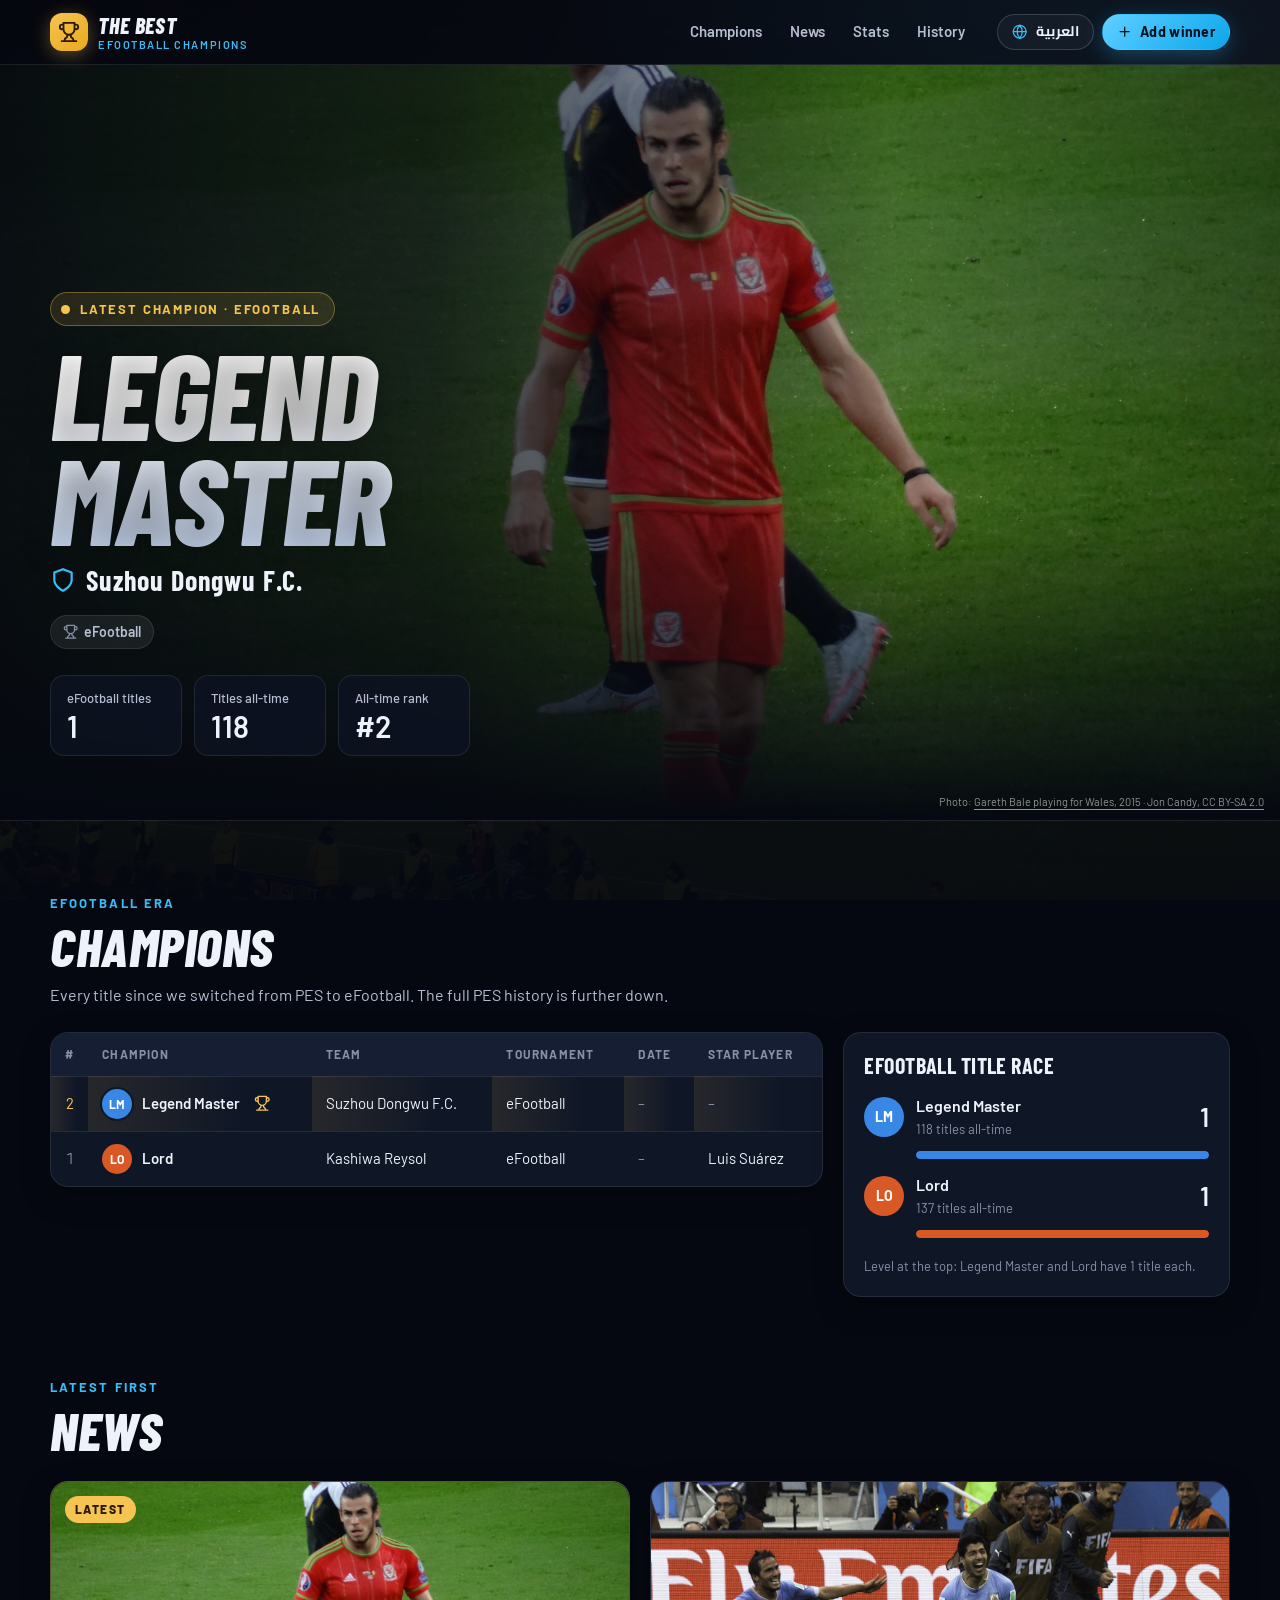
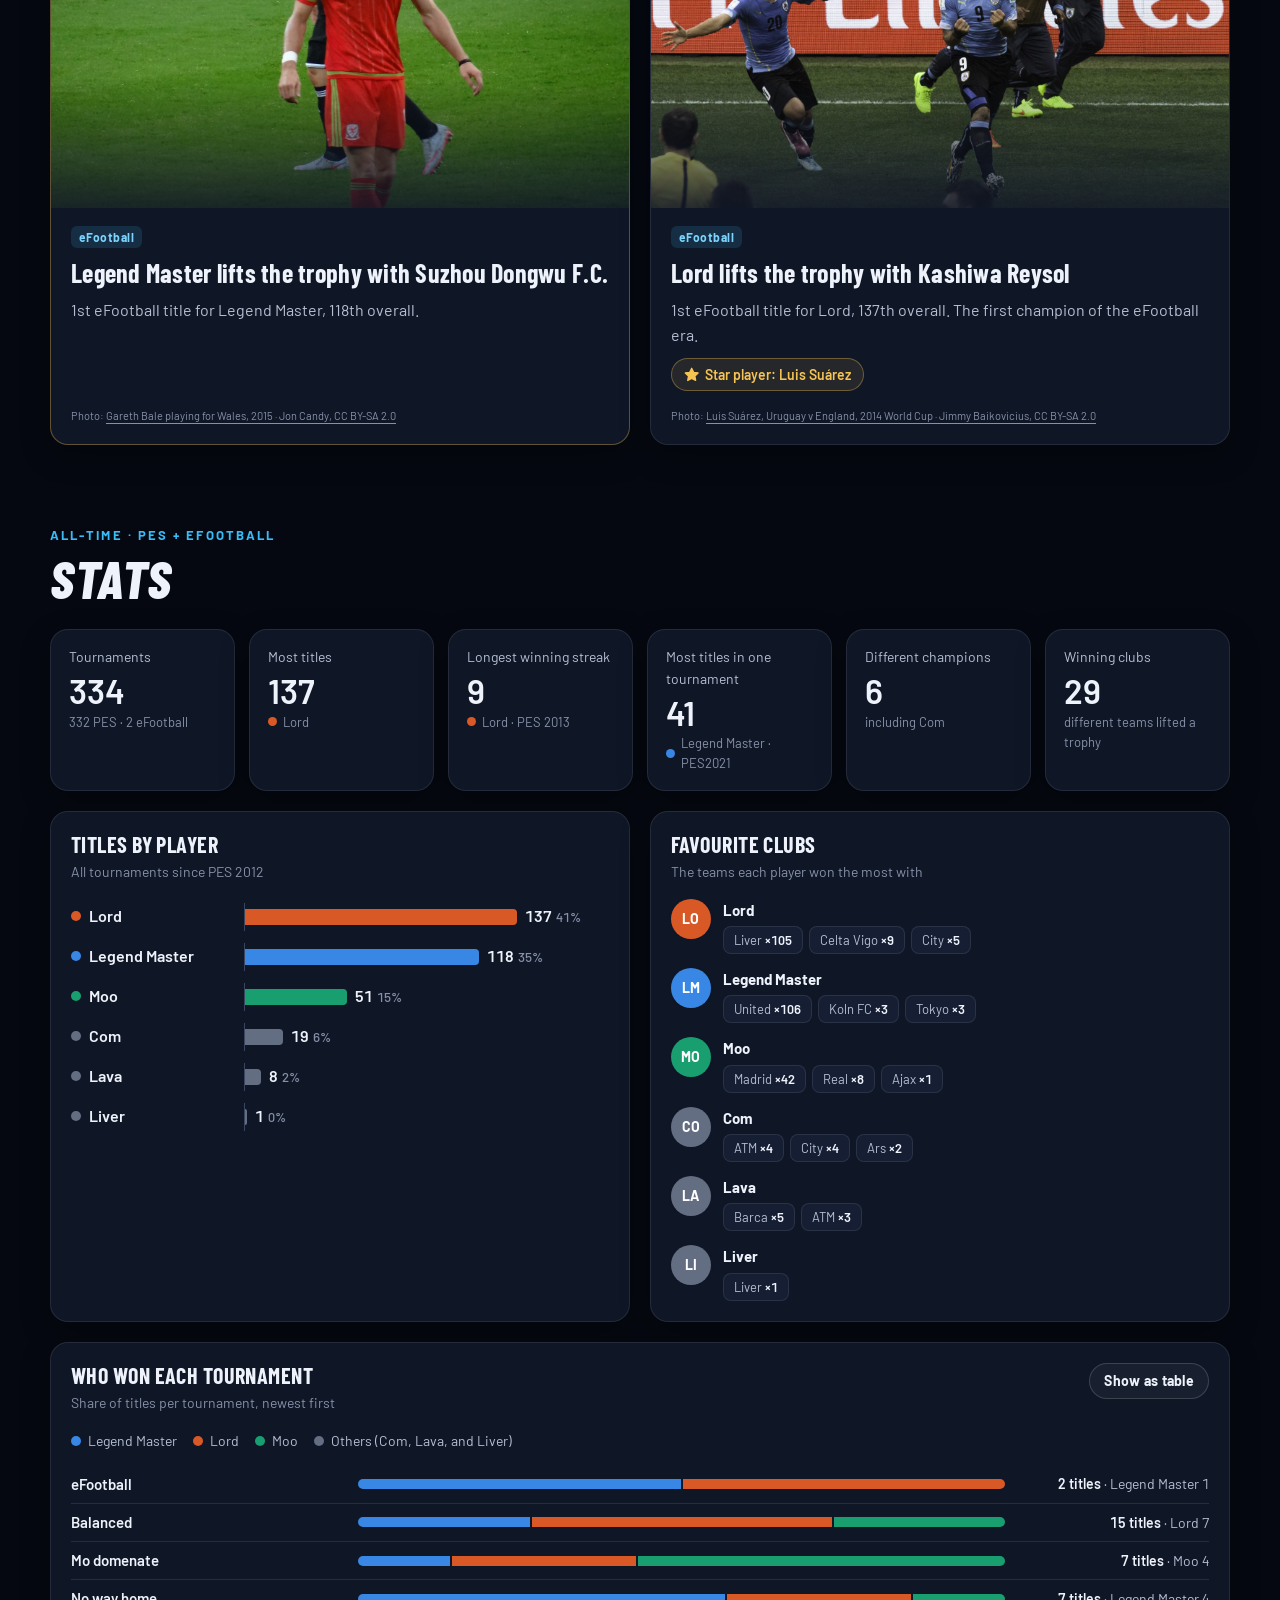
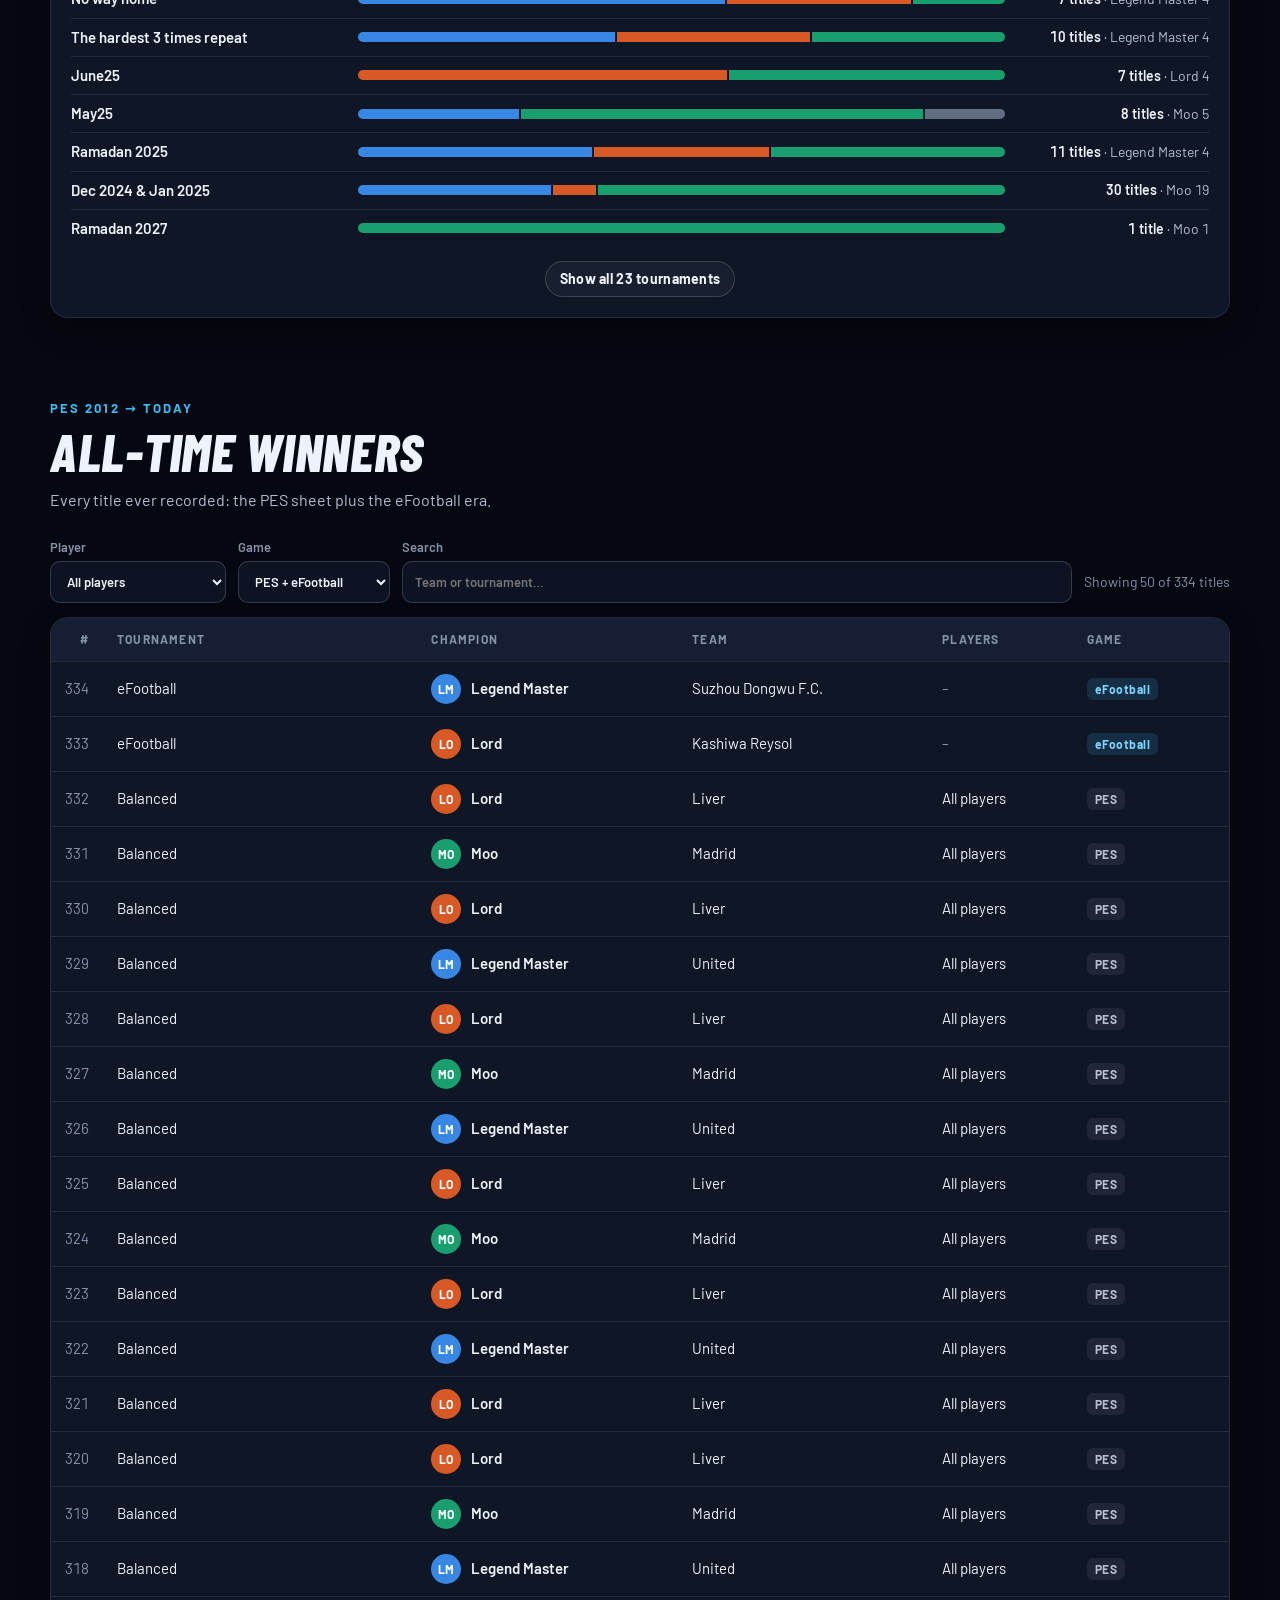
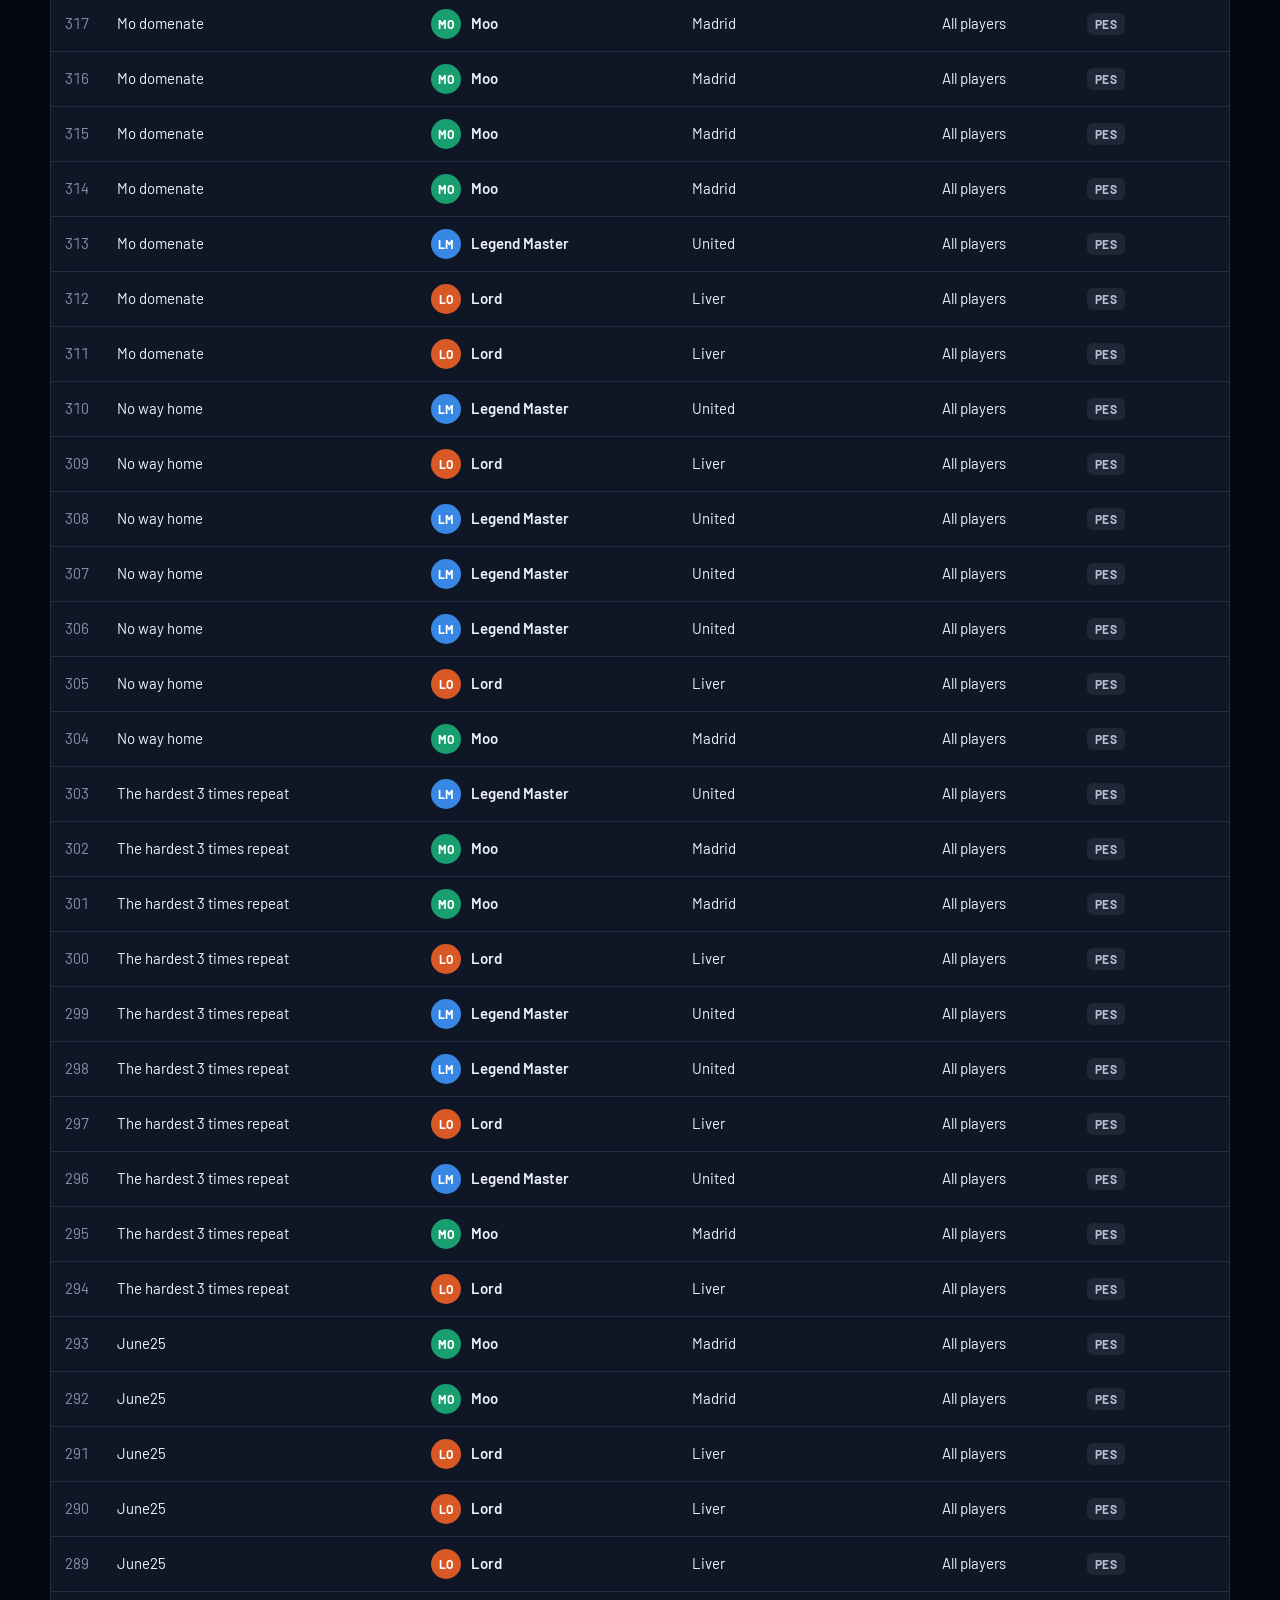
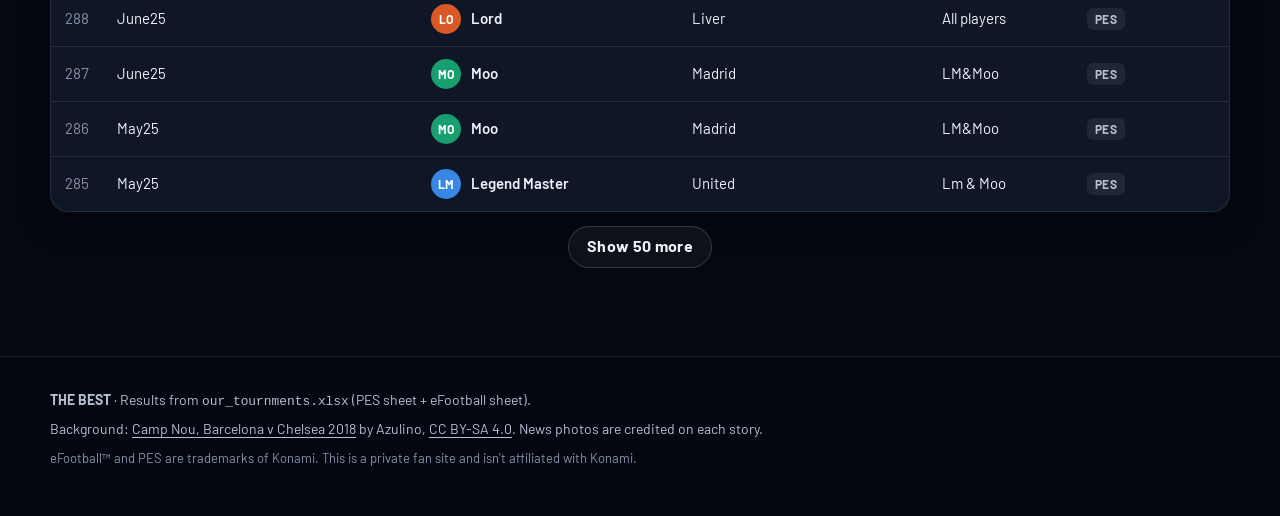
==== commit afa446f7: "Add Arabic language with right-to-left layout - العربية / English toggle in the header; the choice i" ====
--- a/index.html
+++ b/index.html
@@ -1,9 +1,19 @@
 <!doctype html>
-<html lang="en">
+<html lang="en" dir="ltr">
 <head>
   <meta charset="utf-8">
   <meta name="viewport" content="width=device-width, initial-scale=1">
   <title>The Best · eFootball Champions</title>
+  <script>
+    /* Apply a saved Arabic choice before the first paint, so the page doesn't flip direction after loading. */
+    (function () {
+      try {
+        var q = new URLSearchParams(location.search).get("lang");
+        var l = q === "ar" || q === "en" ? q : localStorage.getItem("thebest.lang");
+        if (l === "ar") { document.documentElement.lang = "ar"; document.documentElement.dir = "rtl"; }
+      } catch (e) { /* storage blocked: stay in English */ }
+    })();
+  </script>
   <meta name="description" content="Champions, news and stats from our eFootball tournaments, plus the full PES history since PES 2012.">
   <meta name="theme-color" content="#050810">
   <meta property="og:title" content="The Best · eFootball Champions">
@@ -11,7 +21,7 @@
   <link rel="icon" href="data:image/svg+xml,%3Csvg xmlns='http://www.w3.org/2000/svg' viewBox='0 0 24 24' fill='none' stroke='%23f6c453' stroke-width='2' stroke-linecap='round' stroke-linejoin='round'%3E%3Cpath d='M6 9H4.5a2.5 2.5 0 0 1 0-5H6M18 9h1.5a2.5 2.5 0 0 0 0-5H18M4 22h16M10 14.66V17c0 .55-.47.98-.97 1.21C7.85 18.75 7 20.24 7 22M14 14.66V17c0 .55.47.98.97 1.21C16.15 18.75 17 20.24 17 22M18 2H6v7a6 6 0 0 0 12 0V2Z'/%3E%3C/svg%3E">
   <link rel="preconnect" href="https://fonts.googleapis.com">
   <link rel="preconnect" href="https://fonts.gstatic.com" crossorigin>
-  <link href="https://fonts.googleapis.com/css2?family=Barlow:wght@400;500;600;700&family=Barlow+Condensed:ital,wght@0,600;0,700;0,800;1,700;1,800&display=swap" rel="stylesheet">
+  <link href="https://fonts.googleapis.com/css2?family=Barlow:wght@400;500;600;700&family=Barlow+Condensed:ital,wght@0,600;0,700;0,800;1,700;1,800&family=Cairo:wght@400;600;700;800&display=swap" rel="stylesheet">
   <link rel="stylesheet" href="assets/css/style.css">
   <script type="module" src="assets/js/app.js"></script>
 </head>
@@ -30,31 +40,37 @@
     <symbol id="i-image" viewBox="0 0 24 24"><rect x="3" y="3" width="18" height="18" rx="2"/><circle cx="8.5" cy="8.5" r="1.5"/><path d="M21 15l-5-5L5 21"/></symbol>
     <symbol id="i-flame" viewBox="0 0 24 24"><path d="M8.5 14.5A2.5 2.5 0 0 0 11 12c0-1.38-.5-2-1-3-1.07-2.14-.22-4.05 2-6 .5 2.5 2 4.9 4 6.5 2 1.6 3 3.5 3 5.5a7 7 0 1 1-14 0c0-1.15.43-2.29 1-3a2.5 2.5 0 0 0 2.5 2.5z"/></symbol>
     <symbol id="i-github" viewBox="0 0 24 24"><path d="M9 19c-5 1.5-5-2.5-7-3m14 6v-3.87a3.37 3.37 0 0 0-.94-2.61c3.14-.35 6.44-1.54 6.44-7A5.44 5.44 0 0 0 20 4.77 5.07 5.07 0 0 0 19.91 1S18.73.65 16 2.48a13.38 13.38 0 0 0-7 0C6.27.65 5.09 1 5.09 1A5.07 5.07 0 0 0 5 4.77a5.44 5.44 0 0 0-1.5 3.78c0 5.42 3.3 6.61 6.44 7A3.37 3.37 0 0 0 9 18.13V22"/></symbol>
+    <symbol id="i-globe" viewBox="0 0 24 24"><circle cx="12" cy="12" r="10"/><path d="M2 12h20M12 2a15.3 15.3 0 0 1 4 10 15.3 15.3 0 0 1-4 10 15.3 15.3 0 0 1-4-10 15.3 15.3 0 0 1 4-10z"/></symbol>
   </svg>
 
-  <a class="skip-link" href="#main">Skip to content</a>
+  <a class="skip-link" href="#main" data-i18n="skip">Skip to content</a>
 
   <header class="site-header">
     <div class="container header-inner">
-      <a class="brand" href="#top" aria-label="The Best, home">
+      <a class="brand" href="#top" aria-label="The Best, home" data-i18n-attr="aria-label:brandHome">
         <span class="brand-mark"><svg class="icon"><use href="#i-trophy"/></svg></span>
-        <span class="brand-text"><strong>THE BEST</strong><small>eFootball champions</small></span>
+        <span class="brand-text"><strong data-i18n="brandName">THE BEST</strong><small data-i18n="brandSub">eFootball champions</small></span>
       </a>
-      <nav class="site-nav" aria-label="Sections">
-        <a href="#champions">Champions</a>
-        <a href="#news">News</a>
-        <a href="#stats">Stats</a>
-        <a href="#history">History</a>
+      <nav class="site-nav" aria-label="Sections" data-i18n-attr="aria-label:navSections">
+        <a href="#champions" data-i18n="navChampions">Champions</a>
+        <a href="#news" data-i18n="navNews">News</a>
+        <a href="#stats" data-i18n="navStats">Stats</a>
+        <a href="#history" data-i18n="navHistory">History</a>
       </nav>
-      <button class="btn btn-primary btn-sm" type="button" data-add aria-label="Add winner">
-        <svg class="icon"><use href="#i-plus"/></svg><span>Add winner</span>
-      </button>
+      <div class="header-actions">
+        <button class="btn btn-ghost btn-sm lang-btn" type="button" id="langBtn" lang="ar" aria-label="Switch to Arabic" data-i18n-attr="aria-label:langSwitchLabel;lang:langSwitchCode">
+          <svg class="icon"><use href="#i-globe"/></svg><span data-i18n="langSwitch">العربية</span>
+        </button>
+        <button class="btn btn-primary btn-sm" type="button" data-add aria-label="Add winner" data-i18n-attr="aria-label:addWinner">
+          <svg class="icon"><use href="#i-plus"/></svg><span data-i18n="addWinner">Add winner</span>
+        </button>
+      </div>
     </div>
   </header>
 
   <div class="pending-banner" id="pendingBanner" role="status" hidden>
     <span class="spinner" aria-hidden="true"></span>
-    <span>Publishing your latest change. GitHub Pages usually needs about a minute, then everyone sees it.</span>
+    <span data-i18n="pending">Publishing your latest change. GitHub Pages usually needs about a minute, then everyone sees it.</span>
   </div>
 
   <main id="main">
@@ -64,7 +80,7 @@
       <div class="hero-shade" aria-hidden="true"></div>
       <div class="container hero-inner">
         <div class="hero-text">
-          <p class="eyebrow"><span class="live-dot" aria-hidden="true"></span><span id="heroEyebrow">Latest champion</span></p>
+          <p class="eyebrow"><span class="live-dot" aria-hidden="true"></span><span id="heroEyebrow"></span></p>
           <h1 class="hero-name" id="heroName">Loading…</h1>
           <p class="hero-team" id="heroTeam"></p>
           <ul class="chips" id="heroChips"></ul>
@@ -79,21 +95,21 @@
     <section class="section" id="champions" aria-labelledby="champTitle">
       <div class="container">
         <header class="section-head">
-          <p class="kicker">eFootball era</p>
-          <h2 id="champTitle">Champions</h2>
-          <p class="lede">Every title since we switched from PES to eFootball. The full PES history is further down.</p>
+          <p class="kicker" data-i18n="champKicker">eFootball era</p>
+          <h2 id="champTitle" data-i18n="champTitle">Champions</h2>
+          <p class="lede" data-i18n="champLede">Every title since we switched from PES to eFootball. The full PES history is further down.</p>
         </header>
         <div class="champ-grid">
           <div class="card table-card">
             <div class="table-scroll">
               <table class="table" id="champTable">
-                <thead><tr><th class="num">#</th><th>Champion</th><th>Team</th><th>Tournament</th><th>Date</th><th>Star player</th><th class="admin-only"><span class="sr-only">Actions</span></th></tr></thead>
+                <thead><tr><th class="num">#</th><th data-i18n="thChampion">Champion</th><th data-i18n="thTeam">Team</th><th data-i18n="thTournament">Tournament</th><th data-i18n="thDate">Date</th><th data-i18n="thStar">Star player</th><th class="admin-only"><span class="sr-only" data-i18n="thActions">Actions</span></th></tr></thead>
                 <tbody></tbody>
               </table>
             </div>
           </div>
           <aside class="card race-card" aria-labelledby="raceTitle">
-            <h3 id="raceTitle">eFootball title race</h3>
+            <h3 id="raceTitle" data-i18n="raceTitle">eFootball title race</h3>
             <ol class="race" id="raceList"></ol>
           </aside>
         </div>
@@ -104,8 +120,8 @@
     <section class="section" id="news" aria-labelledby="newsTitle">
       <div class="container">
         <header class="section-head">
-          <p class="kicker">Latest first</p>
-          <h2 id="newsTitle">News</h2>
+          <p class="kicker" data-i18n="newsKicker">Latest first</p>
+          <h2 id="newsTitle" data-i18n="newsTitle">News</h2>
         </header>
         <div class="news-grid" id="newsGrid"></div>
       </div>
@@ -115,30 +131,30 @@
     <section class="section" id="stats" aria-labelledby="statsTitle">
       <div class="container">
         <header class="section-head">
-          <p class="kicker">All-time · PES + eFootball</p>
-          <h2 id="statsTitle">Stats</h2>
+          <p class="kicker" data-i18n="statsKicker">All-time · PES + eFootball</p>
+          <h2 id="statsTitle" data-i18n="statsTitle">Stats</h2>
         </header>
         <div class="kpis" id="kpis"></div>
         <div class="stats-grid">
           <article class="card chart-card" aria-labelledby="titlesTitle">
-            <h3 id="titlesTitle">Titles by player</h3>
-            <p class="card-sub">All tournaments since PES 2012</p>
+            <h3 id="titlesTitle" data-i18n="titlesTitle">Titles by player</h3>
+            <p class="card-sub" data-i18n="titlesSub">All tournaments since PES 2012</p>
             <div class="bars" id="titlesChart"></div>
           </article>
           <article class="card chart-card" aria-labelledby="clubsTitle">
-            <h3 id="clubsTitle">Favourite clubs</h3>
-            <p class="card-sub">The teams each player won the most with</p>
+            <h3 id="clubsTitle" data-i18n="clubsTitle">Favourite clubs</h3>
+            <p class="card-sub" data-i18n="clubsSub">The teams each player won the most with</p>
             <div class="clubs" id="clubsList"></div>
           </article>
           <article class="card chart-card span-2" aria-labelledby="seasonsTitle">
             <div class="card-head">
               <div>
-                <h3 id="seasonsTitle">Who won each tournament</h3>
-                <p class="card-sub">Share of titles per tournament, newest first</p>
+                <h3 id="seasonsTitle" data-i18n="seasonsTitle">Who won each tournament</h3>
+                <p class="card-sub" data-i18n="seasonsSub">Share of titles per tournament, newest first</p>
               </div>
               <button class="btn btn-ghost btn-sm" type="button" id="seasonsView" aria-pressed="false">Show as table</button>
             </div>
-            <ul class="legend" id="seasonsLegend" aria-label="Players"></ul>
+            <ul class="legend" id="seasonsLegend" aria-label="Players" data-i18n-attr="aria-label:legendPlayers"></ul>
             <div id="seasonsChart"></div>
             <button class="btn btn-ghost btn-sm more-btn" type="button" id="seasonsMore"></button>
           </article>
@@ -150,20 +166,20 @@
     <section class="section" id="history" aria-labelledby="historyTitle">
       <div class="container">
         <header class="section-head">
-          <p class="kicker">PES 2012 → today</p>
-          <h2 id="historyTitle">All-time winners</h2>
-          <p class="lede">Every title ever recorded: the PES sheet plus the eFootball era.</p>
+          <p class="kicker" data-i18n="historyKicker">PES 2012 → today</p>
+          <h2 id="historyTitle" data-i18n="historyTitle">All-time winners</h2>
+          <p class="lede" data-i18n="historyLede">Every title ever recorded: the PES sheet plus the eFootball era.</p>
         </header>
         <div class="filters" role="search">
-          <label class="field-inline"><span>Player</span><select id="fPlayer"><option value="">All players</option></select></label>
-          <label class="field-inline"><span>Game</span><select id="fGame"><option value="">PES + eFootball</option><option value="PES">PES only</option><option value="eFootball">eFootball only</option></select></label>
-          <label class="field-inline grow"><span>Search</span><input id="fSearch" type="search" placeholder="Team or tournament…" autocomplete="off"></label>
+          <label class="field-inline"><span data-i18n="fPlayer">Player</span><select id="fPlayer"><option value="">All players</option></select></label>
+          <label class="field-inline"><span data-i18n="fGame">Game</span><select id="fGame"><option value="" data-i18n="fGameAll">PES + eFootball</option><option value="PES" data-i18n="fGamePes">PES only</option><option value="eFootball" data-i18n="fGameEf">eFootball only</option></select></label>
+          <label class="field-inline grow"><span data-i18n="fSearch">Search</span><input id="fSearch" type="search" dir="auto" placeholder="Team or tournament…" data-i18n-attr="placeholder:fSearchPh" autocomplete="off"></label>
           <p class="filter-count" id="historyCount" aria-live="polite"></p>
         </div>
         <div class="card table-card">
           <div class="table-scroll">
             <table class="table" id="historyTable">
-              <thead><tr><th class="num">#</th><th>Tournament</th><th>Champion</th><th>Team</th><th>Players</th><th>Game</th></tr></thead>
+              <thead><tr><th class="num">#</th><th data-i18n="thTournament">Tournament</th><th data-i18n="thChampion">Champion</th><th data-i18n="thTeam">Team</th><th data-i18n="thPlayers">Players</th><th data-i18n="thGame">Game</th></tr></thead>
               <tbody></tbody>
             </table>
           </div>
@@ -175,11 +191,11 @@
 
   <footer class="site-footer">
     <div class="container footer-inner">
-      <p><strong>THE BEST</strong> · Results from <code>our_tournments.xlsx</code> (PES sheet + eFootball sheet).</p>
-      <p class="credits" id="credits">
+      <p data-i18n-html="footerData"><strong>THE BEST</strong> · Results from <code>our_tournments.xlsx</code> (PES sheet + eFootball sheet).</p>
+      <p class="credits" id="credits" data-i18n-html="footerCredits">
         Background: <a href="https://commons.wikimedia.org/wiki/File:Camp_Nou_Barcelona_Chelsea_14-03-2018.jpg" target="_blank" rel="noopener">Camp Nou, Barcelona v Chelsea 2018</a> by Azulino, <a href="https://creativecommons.org/licenses/by-sa/4.0" target="_blank" rel="noopener">CC BY-SA 4.0</a>. News photos are credited on each story.
       </p>
-      <p class="fineprint">eFootball™ and PES are trademarks of Konami. This is a private fan site and isn't affiliated with Konami.</p>
+      <p class="fineprint" data-i18n="footerFine">eFootball™ and PES are trademarks of Konami. This is a private fan site and isn't affiliated with Konami.</p>
     </div>
   </footer>
 
@@ -188,63 +204,74 @@
     <form class="dialog-inner" id="winnerForm" novalidate>
       <header class="dialog-head">
         <h2 id="dialogTitle">Add a new winner</h2>
-        <button class="icon-btn" type="button" data-close aria-label="Close"><svg class="icon"><use href="#i-x"/></svg></button>
+        <button class="icon-btn" type="button" data-close aria-label="Close" data-i18n-attr="aria-label:close"><svg class="icon"><use href="#i-x"/></svg></button>
       </header>
       <div class="tabs" role="tablist">
-        <button type="button" role="tab" class="tab" data-tab="winner" aria-selected="true">Winner</button>
-        <button type="button" role="tab" class="tab" data-tab="github" aria-selected="false"><svg class="icon"><use href="#i-github"/></svg> GitHub connection <span class="conn-dot" id="connDot"></span></button>
+        <button type="button" role="tab" class="tab" data-tab="winner" aria-selected="true"><span data-i18n="tabWinner">Winner</span></button>
+        <button type="button" role="tab" class="tab" data-tab="github" aria-selected="false"><svg class="icon"><use href="#i-github"/></svg> <span data-i18n="tabGithub">GitHub connection</span> <span class="conn-dot" id="connDot"></span></button>
       </div>
 
       <div class="dialog-body">
         <section class="panel" data-panel="winner" role="tabpanel">
           <div class="form-grid">
-            <label class="field"><span>Champion <b aria-hidden="true">*</b></span><input name="player" list="playerList" required autocomplete="off" placeholder="e.g. Legend Master"></label>
-            <label class="field"><span>Team <b aria-hidden="true">*</b></span><input name="team" required autocomplete="off" placeholder="e.g. Suzhou Dongwu F.C."></label>
-            <label class="field"><span>Tournament</span><input name="event" autocomplete="off" placeholder="eFootball" list="eventList"></label>
-            <label class="field"><span>Date</span><input name="date" type="date"></label>
-            <label class="field"><span>Runner-up</span><input name="runnerUp" list="playerList" autocomplete="off" placeholder="Who lost the final"></label>
-            <label class="field"><span>Final score</span><input name="score" autocomplete="off" placeholder="e.g. 3-1"></label>
-            <label class="field"><span>Star player</span><input name="star" autocomplete="off" placeholder="e.g. Luis Suárez"></label>
-            <label class="field"><span>Players in the tournament</span><input name="competitors" list="compList" autocomplete="off" placeholder="all"></label>
-            <label class="field span-2"><span>Headline <small>(optional, written for you if empty)</small></span><input name="headline" autocomplete="off" maxlength="120"></label>
-            <label class="field span-2"><span>Story <small>(optional)</small></span><textarea name="story" rows="3" maxlength="1200" placeholder="How did the final go?"></textarea></label>
+            <label class="field"><span><span data-i18n="lPlayer">Champion</span> <b aria-hidden="true">*</b></span><input name="player" list="playerList" required dir="auto" autocomplete="off" placeholder="e.g. Legend Master" data-i18n-attr="placeholder:phPlayer"></label>
+            <label class="field"><span><span data-i18n="lTeam">Team</span> <b aria-hidden="true">*</b></span><input name="team" required dir="auto" autocomplete="off" placeholder="e.g. Suzhou Dongwu F.C." data-i18n-attr="placeholder:phTeam"></label>
+            <label class="field"><span data-i18n="lEvent">Tournament</span><input name="event" dir="auto" autocomplete="off" placeholder="eFootball" list="eventList"></label>
+            <label class="field"><span data-i18n="lDate">Date</span><input name="date" type="date"></label>
+            <label class="field"><span data-i18n="lRunnerUp">Runner-up</span><input name="runnerUp" list="playerList" dir="auto" autocomplete="off" placeholder="Who lost the final" data-i18n-attr="placeholder:phRunnerUp"></label>
+            <label class="field"><span data-i18n="lScore">Final score</span><input name="score" dir="ltr" autocomplete="off" placeholder="e.g. 3-1" data-i18n-attr="placeholder:phScore"></label>
+            <label class="field"><span data-i18n="lStar">Star player</span><input name="star" dir="auto" autocomplete="off" placeholder="e.g. Luis Suárez" data-i18n-attr="placeholder:phStar"></label>
+            <label class="field"><span data-i18n="lComp">Players in the tournament</span><input name="competitors" list="compList" dir="auto" autocomplete="off" placeholder="all"></label>
+            <label class="field span-2"><span><span data-i18n="lHeadline">Headline</span> <small data-i18n="lHeadlineHint">(optional, written for you if empty)</small></span><input name="headline" dir="auto" autocomplete="off" maxlength="120"></label>
+            <label class="field span-2"><span><span data-i18n="lStory">Story</span> <small data-i18n="optional">(optional)</small></span><textarea name="story" dir="auto" rows="3" maxlength="1200" placeholder="How did the final go?" data-i18n-attr="placeholder:phStory"></textarea></label>
+
+            <details class="ar-fields span-2">
+              <summary><span data-i18n="arSection">Arabic version</span> <small data-i18n="arSectionHint">(optional, shown when the site is in Arabic)</small></summary>
+              <div class="form-grid">
+                <label class="field"><span data-i18n="lTeamAr">Team in Arabic</span><input name="teamAr" dir="rtl" lang="ar" autocomplete="off"></label>
+                <label class="field"><span data-i18n="lEventAr">Tournament in Arabic</span><input name="eventAr" dir="rtl" lang="ar" autocomplete="off"></label>
+                <label class="field"><span data-i18n="lStarAr">Star player in Arabic</span><input name="starAr" dir="rtl" lang="ar" autocomplete="off"></label>
+                <label class="field span-2"><span data-i18n="lHeadlineAr">Headline in Arabic</span><input name="headlineAr" dir="rtl" lang="ar" autocomplete="off" maxlength="120"></label>
+                <label class="field span-2"><span data-i18n="lStoryAr">Story in Arabic</span><textarea name="storyAr" dir="rtl" lang="ar" rows="3" maxlength="1200"></textarea></label>
+              </div>
+            </details>
 
             <div class="field upload span-2">
-              <span>Win image <small>(screenshot or photo of the win)</small></span>
+              <span><span data-i18n="lWinImg">Win image</span> <small data-i18n="lWinImgHint">(screenshot or photo of the win)</small></span>
               <div class="upload-row">
                 <div class="upload-preview" id="winPreview"><svg class="icon"><use href="#i-image"/></svg></div>
                 <div class="upload-actions">
                   <input type="file" name="winFile" id="winFile" accept="image/*">
-                  <label class="check" hidden id="winRemoveWrap"><input type="checkbox" name="removeWin"> Remove current image</label>
+                  <label class="check" hidden id="winRemoveWrap"><input type="checkbox" name="removeWin"> <span data-i18n="lRemoveImg">Remove current image</span></label>
                 </div>
               </div>
             </div>
             <div class="field upload span-2">
-              <span>Background photo <small>(shown behind the win image, e.g. your star player)</small></span>
+              <span><span data-i18n="lCover">Background photo</span> <small data-i18n="lCoverHint">(shown behind the win image, e.g. your star player)</small></span>
               <div class="upload-row">
                 <div class="upload-preview" id="coverPreview"><svg class="icon"><use href="#i-image"/></svg></div>
                 <div class="upload-actions">
                   <input type="file" name="coverFile" id="coverFile" accept="image/*">
-                  <label class="check" hidden id="coverRemoveWrap"><input type="checkbox" name="removeCover"> Remove current photo</label>
+                  <label class="check" hidden id="coverRemoveWrap"><input type="checkbox" name="removeCover"> <span data-i18n="lRemoveCover">Remove current photo</span></label>
                 </div>
               </div>
             </div>
-            <label class="field span-2"><span>Background photo credit <small>(optional, e.g. photographer and license)</small></span><input name="coverCredit" autocomplete="off"></label>
-          </div>
-          <p class="hint">Images are resized on your device before upload, which also strips location data from phone photos.</p>
+            <label class="field span-2"><span><span data-i18n="lCoverCredit">Background photo credit</span> <small data-i18n="lCoverCreditHint">(optional, e.g. photographer and license)</small></span><input name="coverCredit" dir="auto" autocomplete="off"></label>
+          </div>
+          <p class="hint" data-i18n="imgHint">Images are resized on your device before upload, which also strips location data from phone photos.</p>
         </section>
 
         <section class="panel" data-panel="github" role="tabpanel" hidden>
-          <p class="hint">Winners are saved straight into the site's GitHub repository, so everyone sees them about a minute later. Connect once per device; your token stays in this browser only.</p>
+          <p class="hint" data-i18n="ghHint">Winners are saved straight into the site's GitHub repository, so everyone sees them about a minute later. Connect once per device; your token stays in this browser only.</p>
           <div class="form-grid">
-            <label class="field"><span>GitHub user / org</span><input name="ghOwner" autocomplete="off" spellcheck="false"></label>
-            <label class="field"><span>Repository</span><input name="ghRepo" autocomplete="off" spellcheck="false"></label>
-            <label class="field"><span>Branch</span><input name="ghBranch" autocomplete="off" spellcheck="false" placeholder="main"></label>
-            <label class="field"><span>Access token</span><input name="ghToken" type="password" autocomplete="off" spellcheck="false" placeholder="github_pat_…"></label>
+            <label class="field"><span data-i18n="lOwner">GitHub user / org</span><input name="ghOwner" dir="ltr" autocomplete="off" spellcheck="false"></label>
+            <label class="field"><span data-i18n="lRepo">Repository</span><input name="ghRepo" dir="ltr" autocomplete="off" spellcheck="false"></label>
+            <label class="field"><span data-i18n="lBranch">Branch</span><input name="ghBranch" dir="ltr" autocomplete="off" spellcheck="false" placeholder="main"></label>
+            <label class="field"><span data-i18n="lToken">Access token</span><input name="ghToken" type="password" dir="ltr" autocomplete="off" spellcheck="false" placeholder="github_pat_…"></label>
           </div>
           <details class="howto">
-            <summary>How do I get a token?</summary>
-            <ol>
+            <summary data-i18n="howtoSummary">How do I get a token?</summary>
+            <ol data-i18n-html="howtoSteps">
               <li>Open <a href="https://github.com/settings/personal-access-tokens/new" target="_blank" rel="noopener">GitHub → Fine-grained tokens → Generate new token</a>.</li>
               <li>Repository access: <b>Only select repositories</b> → pick this site's repository.</li>
               <li>Permissions → Repository permissions → <b>Contents: Read and write</b>.</li>
@@ -252,15 +279,15 @@
             </ol>
           </details>
           <div class="row-actions">
-            <button class="btn btn-ghost btn-sm" type="button" id="ghTest">Save &amp; test connection</button>
-            <button class="btn btn-ghost btn-sm danger" type="button" id="ghForget">Forget token</button>
+            <button class="btn btn-ghost btn-sm" type="button" id="ghTest" data-i18n="btnTest">Save &amp; test connection</button>
+            <button class="btn btn-ghost btn-sm danger" type="button" id="ghForget" data-i18n="btnForget">Forget token</button>
           </div>
         </section>
       </div>
 
       <footer class="dialog-foot">
         <p class="form-status" id="formStatus" role="status" aria-live="polite"></p>
-        <button class="btn btn-ghost" type="button" data-close>Cancel</button>
+        <button class="btn btn-ghost" type="button" data-close data-i18n="btnCancel">Cancel</button>
         <button class="btn btn-primary" type="submit" id="publishBtn"><svg class="icon"><use href="#i-trophy"/></svg><span>Publish</span></button>
       </footer>
     </form>
--- a/assets/css/style.css
+++ b/assets/css/style.css
@@ -64,7 +64,7 @@
 
 .container { width: min(1180px, 100% - 32px); margin-inline: auto; }
 .sr-only { position: absolute; width: 1px; height: 1px; padding: 0; margin: -1px; overflow: hidden; clip: rect(0 0 0 0); white-space: nowrap; border: 0; }
-.skip-link { position: absolute; left: 12px; top: -48px; z-index: 100; background: var(--accent); color: var(--accent-ink); padding: 8px 14px; border-radius: 8px; font-weight: 700; }
+.skip-link { position: absolute; inset-inline-start: 12px; top: -48px; z-index: 100; background: var(--accent); color: var(--accent-ink); padding: 8px 14px; border-radius: 8px; font-weight: 700; }
 .skip-link:focus { top: 12px; }
 
 .icon { width: 1.1em; height: 1.1em; flex: none; fill: none; stroke: currentColor; stroke-width: 2; stroke-linecap: round; stroke-linejoin: round; vertical-align: -0.15em; }
@@ -106,7 +106,10 @@
 .brand-text { display: flex; flex-direction: column; line-height: 1; }
 .brand-text strong { font: italic 800 22px/1 var(--font-display); letter-spacing: 0.04em; }
 .brand-text small { margin-top: 3px; font-size: 11px; font-weight: 600; letter-spacing: 0.14em; text-transform: uppercase; color: var(--accent); }
-.site-nav { display: flex; gap: 4px; margin-left: auto; }
+.site-nav { display: flex; gap: 4px; margin-inline-start: auto; }
+.header-actions { display: flex; align-items: center; gap: 8px; }
+.lang-btn:lang(ar) { font-family: "Cairo", "Segoe UI", Tahoma, sans-serif; }
+.lang-btn .icon { color: var(--accent); }
 .site-nav a { padding: 8px 12px; border-radius: 999px; color: var(--text-2); text-decoration: none; font-weight: 600; font-size: 15px; }
 .site-nav a:hover { color: var(--text); background: rgba(255, 255, 255, 0.07); }
 
@@ -132,7 +135,7 @@
     linear-gradient(0deg, rgba(5, 8, 16, 1) 0%, rgba(5, 8, 16, 0) 42%);
 }
 .hero-inner { display: grid; grid-template-columns: minmax(0, 1.25fr) minmax(0, 1fr); gap: 40px; align-items: end; padding: 120px 0 64px; }
-.eyebrow { display: inline-flex; align-items: center; gap: 10px; margin: 0 0 14px; padding: 6px 14px 6px 10px; border-radius: 999px; background: rgba(246, 196, 83, 0.12); border: 1px solid rgba(246, 196, 83, 0.35); color: var(--gold); font-weight: 700; font-size: 13px; letter-spacing: 0.14em; text-transform: uppercase; }
+.eyebrow { display: inline-flex; align-items: center; gap: 10px; margin: 0 0 14px; padding-block: 6px; padding-inline: 10px 14px; border-radius: 999px; background: rgba(246, 196, 83, 0.12); border: 1px solid rgba(246, 196, 83, 0.35); color: var(--gold); font-weight: 700; font-size: 13px; letter-spacing: 0.14em; text-transform: uppercase; }
 .live-dot { width: 9px; height: 9px; border-radius: 50%; background: var(--gold); box-shadow: 0 0 0 0 rgba(246, 196, 83, 0.6); animation: pulse 2s infinite; }
 @keyframes pulse { 0% { box-shadow: 0 0 0 0 rgba(246, 196, 83, 0.55); } 70% { box-shadow: 0 0 0 10px rgba(246, 196, 83, 0); } 100% { box-shadow: 0 0 0 0 rgba(246, 196, 83, 0); } }
 .hero-name {
@@ -154,8 +157,8 @@
 .hero-stats dd { margin: 2px 0 0; font: 600 30px/1.1 var(--font-body); color: var(--text); }
 .hero-win { margin: 0; justify-self: end; width: min(100%, 460px); transform: rotate(2deg); }
 .hero-win img { width: 100%; aspect-ratio: 16 / 10; object-fit: cover; border-radius: 16px; border: 3px solid rgba(255, 255, 255, 0.9); box-shadow: var(--shadow), 0 0 0 8px rgba(246, 196, 83, 0.18); background: var(--surface); }
-.hero-win figcaption { margin-top: 10px; text-align: right; font-size: 13px; color: var(--text-2); }
-.hero-credit { position: absolute; right: 16px; bottom: 10px; margin: 0; max-width: min(520px, 70%); font-size: 11px; color: rgba(255, 255, 255, 0.55); text-align: right; }
+.hero-win figcaption { margin-top: 10px; text-align: end; font-size: 13px; color: var(--text-2); }
+.hero-credit { position: absolute; inset-inline-end: 16px; bottom: 10px; margin: 0; max-width: min(520px, 70%); font-size: 11px; color: rgba(255, 255, 255, 0.55); text-align: end; }
 .hero-credit a { color: inherit; }
 
 /* ---------- Sections & cards ---------- */
@@ -175,11 +178,11 @@
 .table-card { overflow: hidden; }
 .table-scroll { overflow-x: auto; -webkit-overflow-scrolling: touch; }
 .table { width: 100%; border-collapse: collapse; font-size: 15px; }
-.table th { position: sticky; top: 0; padding: 12px 14px; text-align: left; font-size: 12px; font-weight: 700; letter-spacing: 0.1em; text-transform: uppercase; color: var(--muted); background: var(--surface-2); border-bottom: 1px solid var(--border); white-space: nowrap; }
+.table th { position: sticky; top: 0; padding: 12px 14px; text-align: start; font-size: 12px; font-weight: 700; letter-spacing: 0.1em; text-transform: uppercase; color: var(--muted); background: var(--surface-2); border-bottom: 1px solid var(--border); white-space: nowrap; }
 .table td { padding: 12px 14px; border-bottom: 1px solid var(--grid); vertical-align: middle; }
 .table tbody tr:last-child td { border-bottom: 0; }
 .table tbody tr:hover td { background: rgba(255, 255, 255, 0.025); }
-.table .num { width: 1%; text-align: right; color: var(--muted); font-variant-numeric: tabular-nums; white-space: nowrap; }
+.table .num { width: 1%; text-align: end; color: var(--muted); font-variant-numeric: tabular-nums; white-space: nowrap; }
 .table .nowrap { white-space: nowrap; }
 .table .dim { color: var(--muted); }
 .table tr.is-latest td { background: linear-gradient(90deg, rgba(246, 196, 83, 0.1), transparent 70%); }
@@ -193,7 +196,7 @@
   box-shadow: 0 0 0 2px var(--surface);
 }
 .avatar.lg { width: 40px; height: 40px; font-size: 14px; }
-.trophy-mini { color: var(--gold); margin-left: 4px; }
+.trophy-mini { color: var(--gold); margin-inline-start: 4px; }
 .tag { display: inline-block; padding: 2px 8px; border-radius: 6px; font-size: 12px; font-weight: 700; letter-spacing: 0.04em; background: rgba(255, 255, 255, 0.07); color: var(--text-2); white-space: nowrap; }
 .tag.ef { background: rgba(56, 189, 248, 0.14); color: #7dd3fc; }
 
@@ -220,7 +223,7 @@
 .news-media .placeholder { position: absolute; inset: 0; display: grid; place-items: center; color: var(--gold); }
 .news-media .placeholder .icon { width: 64px; height: 64px; opacity: 0.85; }
 .news-media::after { content: ""; position: absolute; inset: auto 0 0 0; height: 40%; background: linear-gradient(0deg, rgba(15, 22, 38, 0.85), transparent); pointer-events: none; }
-.badge-new { position: absolute; left: 14px; top: 14px; z-index: 2; padding: 4px 10px; border-radius: 999px; background: var(--gold); color: #2a1a00; font-size: 12px; font-weight: 800; letter-spacing: 0.12em; }
+.badge-new { position: absolute; inset-inline-start: 14px; top: 14px; z-index: 2; padding: 4px 10px; border-radius: 999px; background: var(--gold); color: #2a1a00; font-size: 12px; font-weight: 800; letter-spacing: 0.12em; }
 .news-body { display: flex; flex-direction: column; gap: 10px; padding: 18px 20px 20px; flex: 1; }
 .news-meta { display: flex; flex-wrap: wrap; align-items: center; gap: 8px; margin: 0; font-size: 13px; color: var(--muted); }
 .news-body h3 { font-size: 26px; text-transform: none; letter-spacing: 0.01em; }
@@ -256,10 +259,10 @@
 .bar-row:hover, .bar-row:focus-visible { background: rgba(255, 255, 255, 0.04); }
 .bar-label { display: flex; align-items: center; gap: 8px; min-width: 0; font-weight: 600; }
 .bar-label span:last-child { overflow: hidden; text-overflow: ellipsis; white-space: nowrap; }
-.bar-track { display: flex; align-items: center; min-width: 0; border-left: 1px solid #3a4560; height: 28px; }
-.bar { height: 16px; width: calc((100% - 92px) * var(--f)); min-width: 2px; border-radius: 0 4px 4px 0; background: var(--c); }
-.bar-value { margin-left: 8px; white-space: nowrap; font-weight: 600; color: var(--text); font-variant-numeric: tabular-nums; }
-.bar-value small { color: var(--muted); font-weight: 500; margin-left: 4px; }
+.bar-track { display: flex; align-items: center; min-width: 0; border-inline-start: 1px solid #3a4560; height: 28px; }
+.bar { height: 16px; width: calc((100% - 92px) * var(--f)); min-width: 2px; border-radius: 0; border-start-end-radius: 4px; border-end-end-radius: 4px; background: var(--c); }
+.bar-value { margin-inline-start: 8px; white-space: nowrap; font-weight: 600; color: var(--text); font-variant-numeric: tabular-nums; }
+.bar-value small { color: var(--muted); font-weight: 500; margin-inline-start: 4px; }
 
 .clubs { display: grid; gap: 14px; }
 .club-row { display: grid; grid-template-columns: 40px minmax(0, 1fr); gap: 12px; align-items: start; }
@@ -277,12 +280,12 @@
 .season-name .txt { overflow: hidden; text-overflow: ellipsis; white-space: nowrap; }
 .seg-bar { display: flex; gap: 2px; height: 10px; }
 .seg { position: relative; min-width: 3px; background: var(--c); }
-.seg:first-child { border-radius: 999px 0 0 999px; }
-.seg:last-child { border-radius: 0 999px 999px 0; }
+.seg:first-child { border-start-start-radius: 999px; border-end-start-radius: 999px; }
+.seg:last-child { border-start-end-radius: 999px; border-end-end-radius: 999px; }
 .seg:only-child { border-radius: 999px; }
 .seg::before { content: ""; position: absolute; inset: -9px 0; } /* bigger hover/focus target */
 .seg:focus-visible { outline-offset: 3px; }
-.season-total { font-size: 14px; color: var(--text-2); text-align: right; white-space: nowrap; font-variant-numeric: tabular-nums; }
+.season-total { font-size: 14px; color: var(--text-2); text-align: end; white-space: nowrap; font-variant-numeric: tabular-nums; }
 .season-total b { color: var(--text); font-weight: 600; }
 .more-btn { margin: 14px auto 0; display: flex; }
 .seasons-table td, .seasons-table th { padding: 8px 10px; font-size: 14px; }
@@ -295,8 +298,8 @@
   min-height: 42px; padding: 8px 12px; border-radius: var(--radius-sm);
   border: 1px solid var(--border-strong); background: rgba(15, 22, 38, 0.9); color: var(--text);
 }
-.field-inline select { padding-right: 30px; }
-.filter-count { margin: 0 0 10px auto; font-size: 14px; color: var(--muted); }
+.field-inline select { padding-inline-end: 30px; }
+.filter-count { margin: 0 0 10px; margin-inline-start: auto; font-size: 14px; color: var(--muted); }
 
 /* ---------- Footer ---------- */
 .site-footer { margin-top: 80px; padding: 32px 0 40px; border-top: 1px solid var(--border); background: rgba(5, 8, 16, 0.85); font-size: 14px; color: var(--text-2); }
@@ -335,13 +338,18 @@
 .upload-preview img { width: 100%; height: 100%; object-fit: cover; }
 .upload-actions { display: flex; flex-direction: column; gap: 8px; min-width: 0; }
 .upload-actions input[type="file"] { max-width: 100%; font-size: 14px; color: var(--text-2); }
-.upload-actions input[type="file"]::file-selector-button { margin-right: 10px; padding: 7px 14px; border-radius: 999px; border: 1px solid var(--border-strong); background: rgba(255, 255, 255, 0.06); color: var(--text); font-weight: 700; cursor: pointer; }
+.upload-actions input[type="file"]::file-selector-button { margin-inline-end: 10px; padding: 7px 14px; border-radius: 999px; border: 1px solid var(--border-strong); background: rgba(255, 255, 255, 0.06); color: var(--text); font-weight: 700; cursor: pointer; }
 .check { display: inline-flex; align-items: center; gap: 8px; font-size: 14px; font-weight: 500; color: var(--text-2); }
 .hint { margin: 14px 0 0; font-size: 13px; color: var(--muted); }
 .panel[data-panel="github"] .hint { margin: 0 0 14px; }
 .howto { margin: 16px 0 0; padding: 12px 14px; border-radius: 12px; background: var(--surface); border: 1px solid var(--border); font-size: 14px; color: var(--text-2); }
 .howto summary { cursor: pointer; font-weight: 700; color: var(--text); }
-.howto ol { margin: 10px 0 0; padding-left: 20px; }
+.howto ol { margin: 10px 0 0; padding-inline-start: 20px; }
+.ar-fields { padding: 12px 14px; border-radius: 12px; background: var(--surface); border: 1px solid var(--border); }
+.ar-fields summary { cursor: pointer; font-size: 14px; font-weight: 700; color: var(--text); }
+.ar-fields summary small { font-weight: 500; color: var(--muted); }
+.ar-fields[open] summary { margin-bottom: 12px; }
+.ar-fields .field input, .ar-fields .field textarea { font-family: "Cairo", "Segoe UI", Tahoma, sans-serif; }
 .row-actions { display: flex; flex-wrap: wrap; gap: 10px; margin-top: 16px; }
 .dialog-foot { display: flex; align-items: center; gap: 10px; padding: 14px 20px 18px; border-top: 1px solid var(--border); }
 .form-status { flex: 1; margin: 0; font-size: 14px; color: var(--text-2); }
@@ -369,13 +377,13 @@
   .hero-stats > div { min-width: 0; flex: 1 1 90px; padding: 10px 12px; }
   .hero-stats dt { font-size: 12px; }
   .hero-stats dd { font-size: 26px; }
-  .hero-credit { position: static; max-width: none; padding: 0 16px 12px; text-align: left; }
+  .hero-credit { position: static; max-width: none; padding: 0 16px 12px; text-align: start; }
   .hero { flex-direction: column; align-items: stretch; justify-content: flex-end; }
   .section { padding-top: 56px; }
   .form-grid { grid-template-columns: 1fr; }
   .season-row { grid-template-columns: minmax(0, 1fr) auto; gap: 6px 12px; }
   .season-row .seg-bar { grid-column: 1 / -1; grid-row: 2; }
-  .filter-count { margin-left: 0; width: 100%; }
+  .filter-count { margin-inline-start: 0; width: 100%; }
   .dialog-foot { flex-wrap: wrap; }
   .form-status { flex-basis: 100%; }
 }
@@ -391,12 +399,12 @@
   #champTable tbody tr:last-child { border-bottom: 0; }
   #champTable tbody tr.is-latest { background: linear-gradient(90deg, rgba(246, 196, 83, 0.1), transparent 75%); }
   #champTable td { display: block; padding: 0; border: 0; background: none !important; white-space: normal; }
-  #champTable td.num { grid-area: num; align-self: center; text-align: left; }
+  #champTable td.num { grid-area: num; align-self: center; text-align: start; }
   #champTable td.c-who { grid-area: who; }
-  #champTable td.c-team { grid-area: team; padding-left: 40px; color: var(--text); }
-  #champTable td.c-event { grid-area: event; padding-left: 40px; font-size: 14px; color: var(--muted); }
-  #champTable td.c-date { grid-area: date; padding-left: 40px; font-size: 14px; color: var(--text-2); }
-  #champTable td.c-star { grid-area: star; padding-left: 40px; font-size: 14px; color: var(--text-2); }
+  #champTable td.c-team { grid-area: team; padding-inline-start: 40px; color: var(--text); }
+  #champTable td.c-event { grid-area: event; padding-inline-start: 40px; font-size: 14px; color: var(--muted); }
+  #champTable td.c-date { grid-area: date; padding-inline-start: 40px; font-size: 14px; color: var(--text-2); }
+  #champTable td.c-star { grid-area: star; padding-inline-start: 40px; font-size: 14px; color: var(--text-2); }
   #champTable td.c-date::before, #champTable td.c-star::before { content: attr(data-label) ": "; color: var(--muted); }
   #champTable td.dim { display: none; }
   #champTable td.actions { grid-area: act; align-self: center; }
@@ -405,9 +413,36 @@
   #champTable td.empty { grid-column: 1 / -1; }
 }
 @media (max-width: 420px) {
-  .btn-sm span { display: none; }
+  [data-add] span { display: none; }
   .btn-sm { padding: 0 12px; }
 }
+
+/* ---------- Arabic (right-to-left) ---------- */
+html[lang="ar"] {
+  --font-display: "Cairo", "Segoe UI", Tahoma, sans-serif;
+  --font-body: "Cairo", "Segoe UI", Tahoma, sans-serif;
+}
+/* Arabic letters join up: no letter-spacing, and no fake italics */
+html[lang="ar"] *, html[lang="ar"] *::before, html[lang="ar"] *::after { letter-spacing: 0 !important; font-style: normal !important; }
+html[lang="ar"] body { line-height: 1.7; }
+html[lang="ar"] .hero-name { line-height: 1.12; padding-bottom: 0.06em; }
+html[lang="ar"] .section-head h2, html[lang="ar"] .dialog-head h2 { line-height: 1.25; }
+html[lang="ar"] .brand-text strong { font-size: 21px; line-height: 1.1; }
+html[lang="ar"] .brand-text small { margin-top: 1px; font-size: 11.5px; }
+html[lang="ar"] .eyebrow, html[lang="ar"] .kicker { font-size: 14px; }
+html[lang="ar"] .card h3 { line-height: 1.35; }
+html[lang="ar"] .news-body h3 { font-size: 24px; }
+html[lang="ar"] .table th { font-size: 13px; }
+/* Mirror the hero shading so the dark side sits behind the (now right-aligned) text */
+[dir="rtl"] .hero-shade {
+  background:
+    linear-gradient(270deg, rgba(5, 8, 16, 0.94) 0%, rgba(5, 8, 16, 0.78) 34%, rgba(5, 8, 16, 0.2) 70%, rgba(5, 8, 16, 0.35) 100%),
+    linear-gradient(0deg, rgba(5, 8, 16, 1) 0%, rgba(5, 8, 16, 0) 42%);
+}
+@media (max-width: 760px) {
+  [dir="rtl"] .hero-shade { background: linear-gradient(0deg, rgba(5, 8, 16, 1) 0%, rgba(5, 8, 16, 0.78) 45%, rgba(5, 8, 16, 0.35) 100%); }
+}
+[dir="rtl"] .hero-win { transform: rotate(-2deg); }
 @media (prefers-reduced-motion: reduce) {
   html { scroll-behavior: auto; }
   *, *::before, *::after { animation: none !important; transition: none !important; }
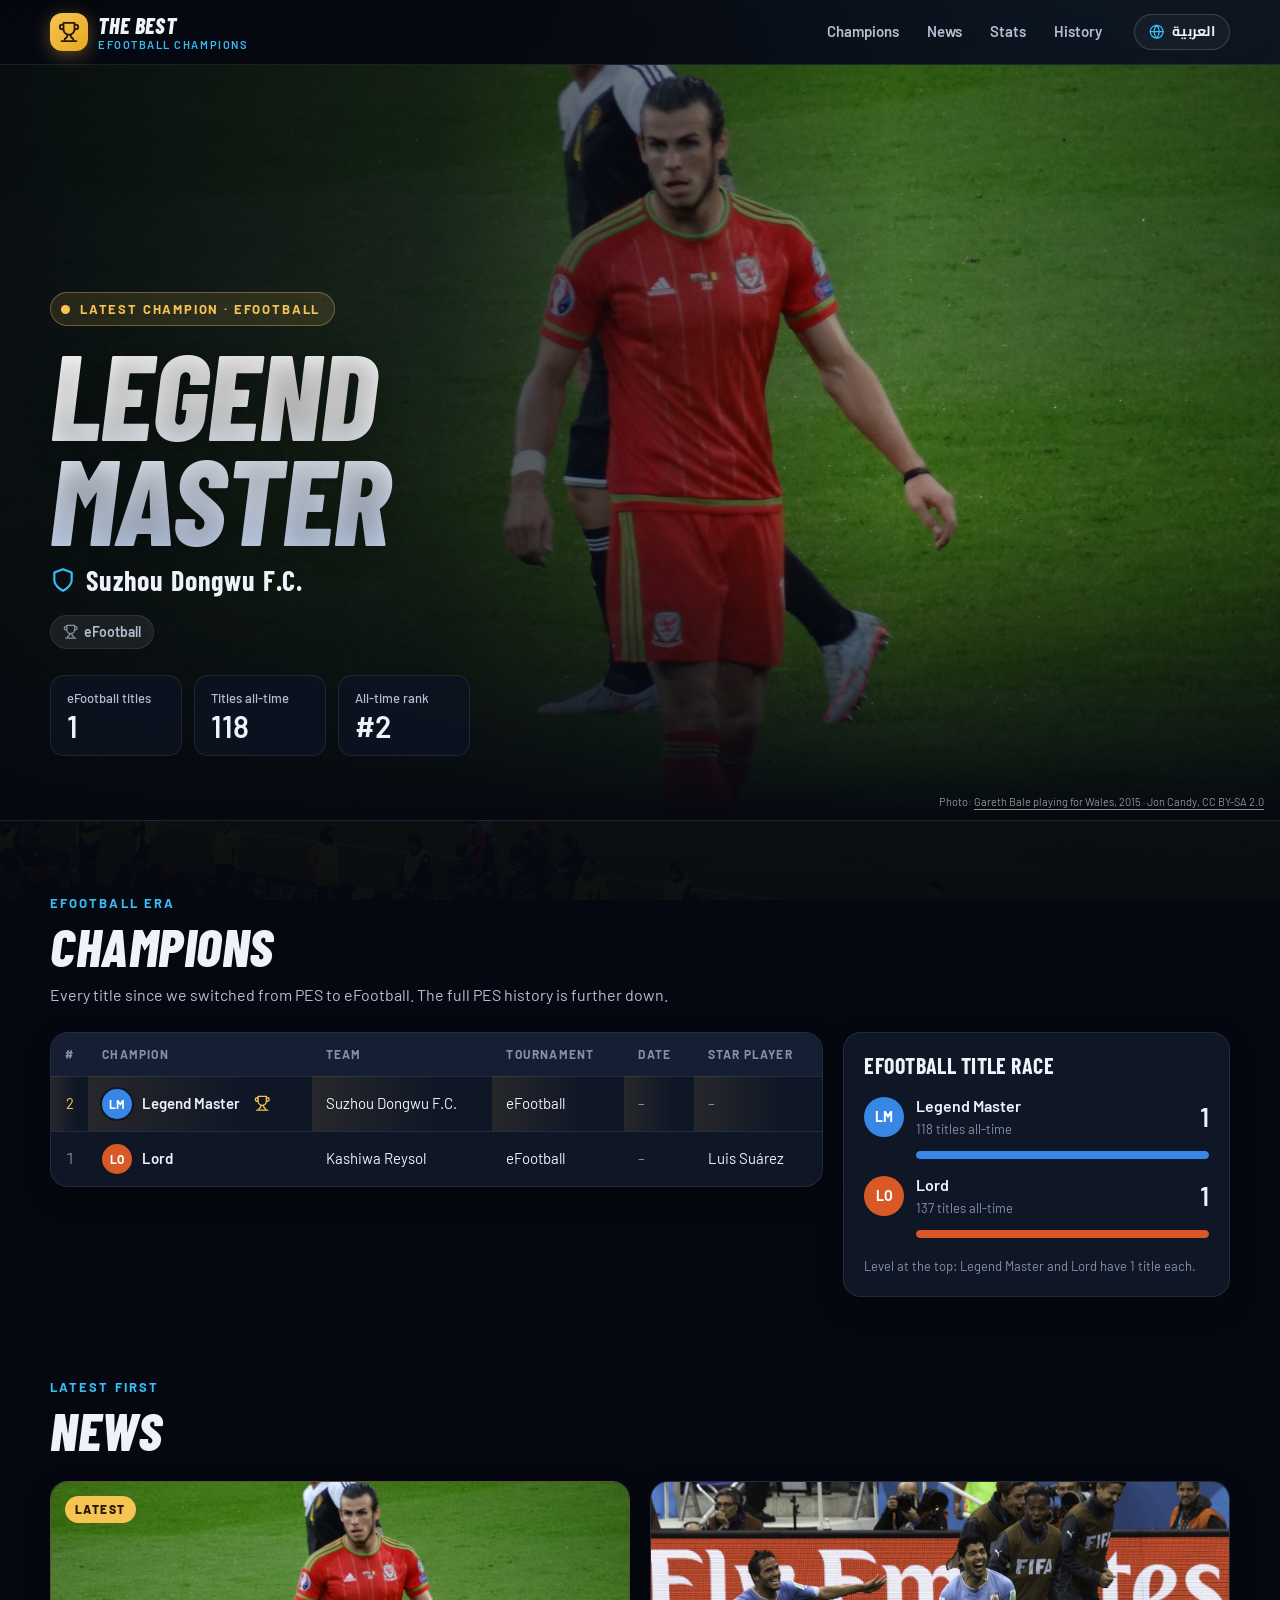
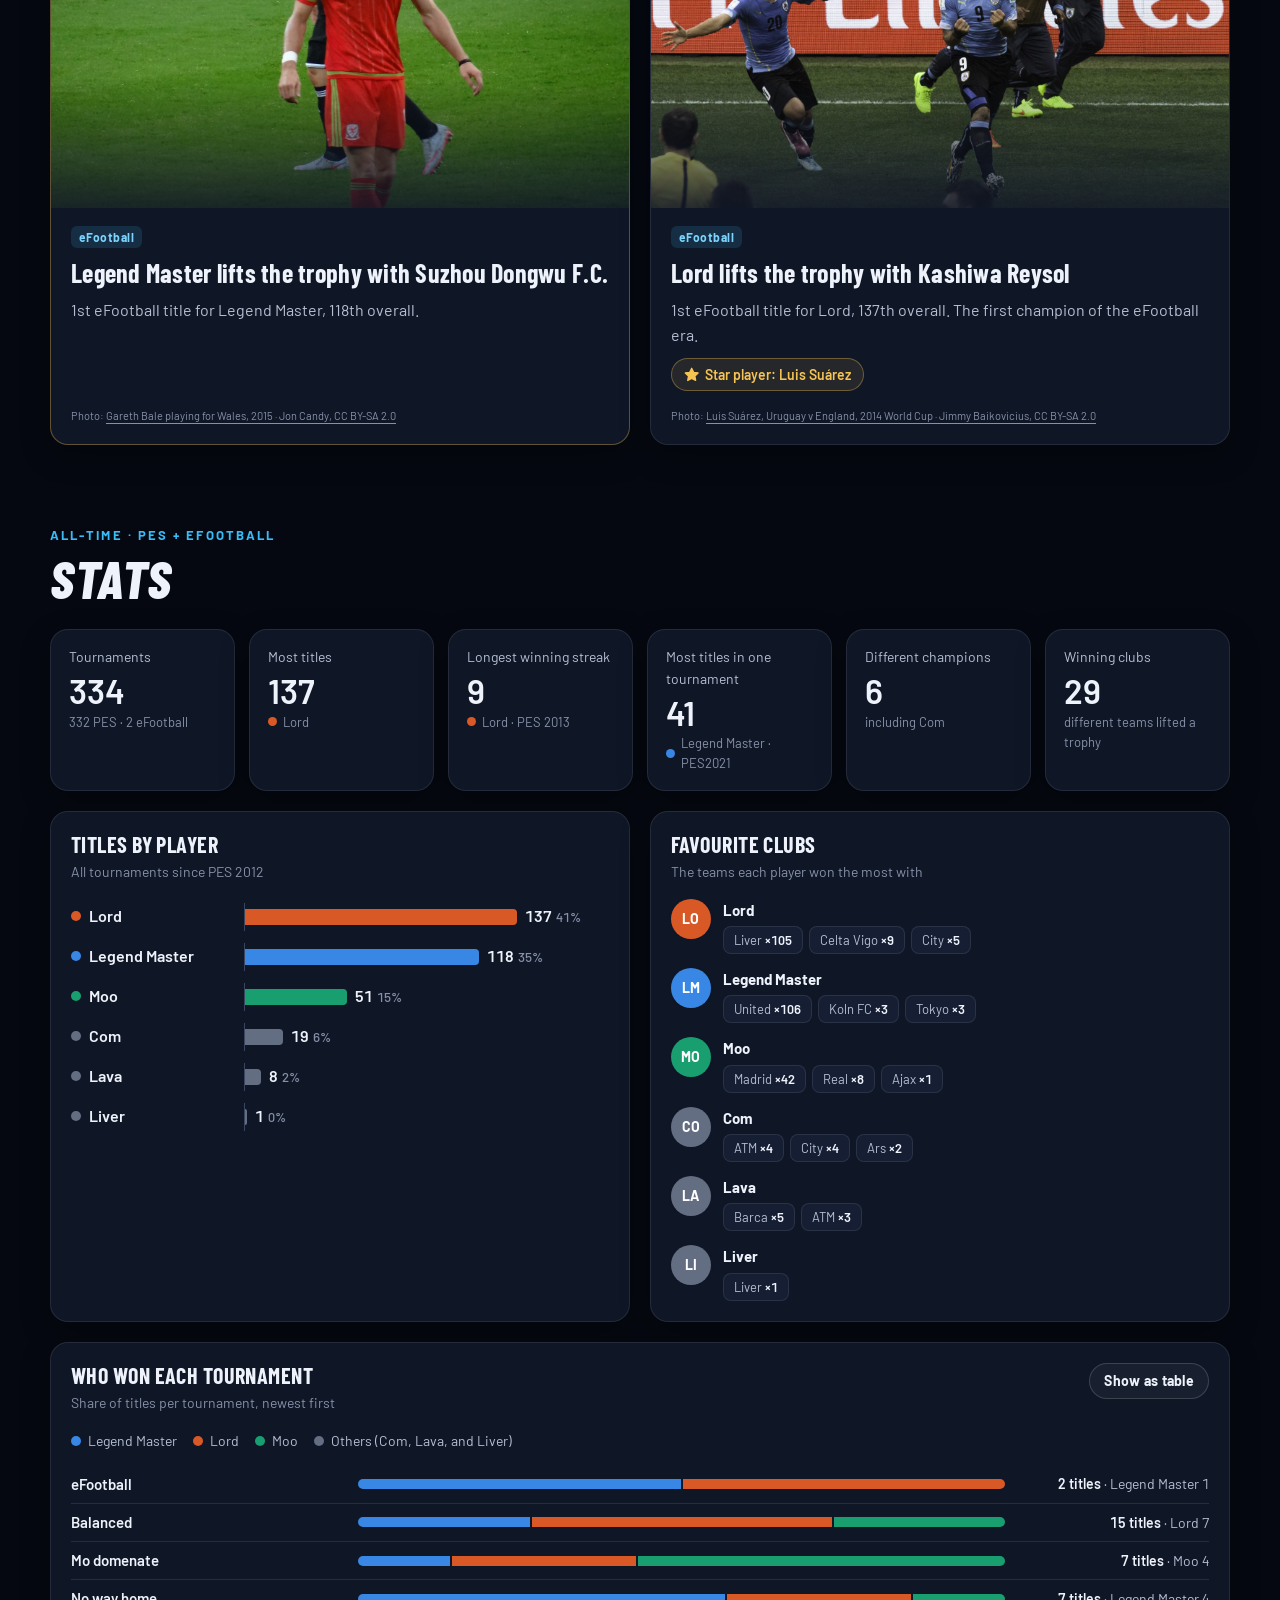
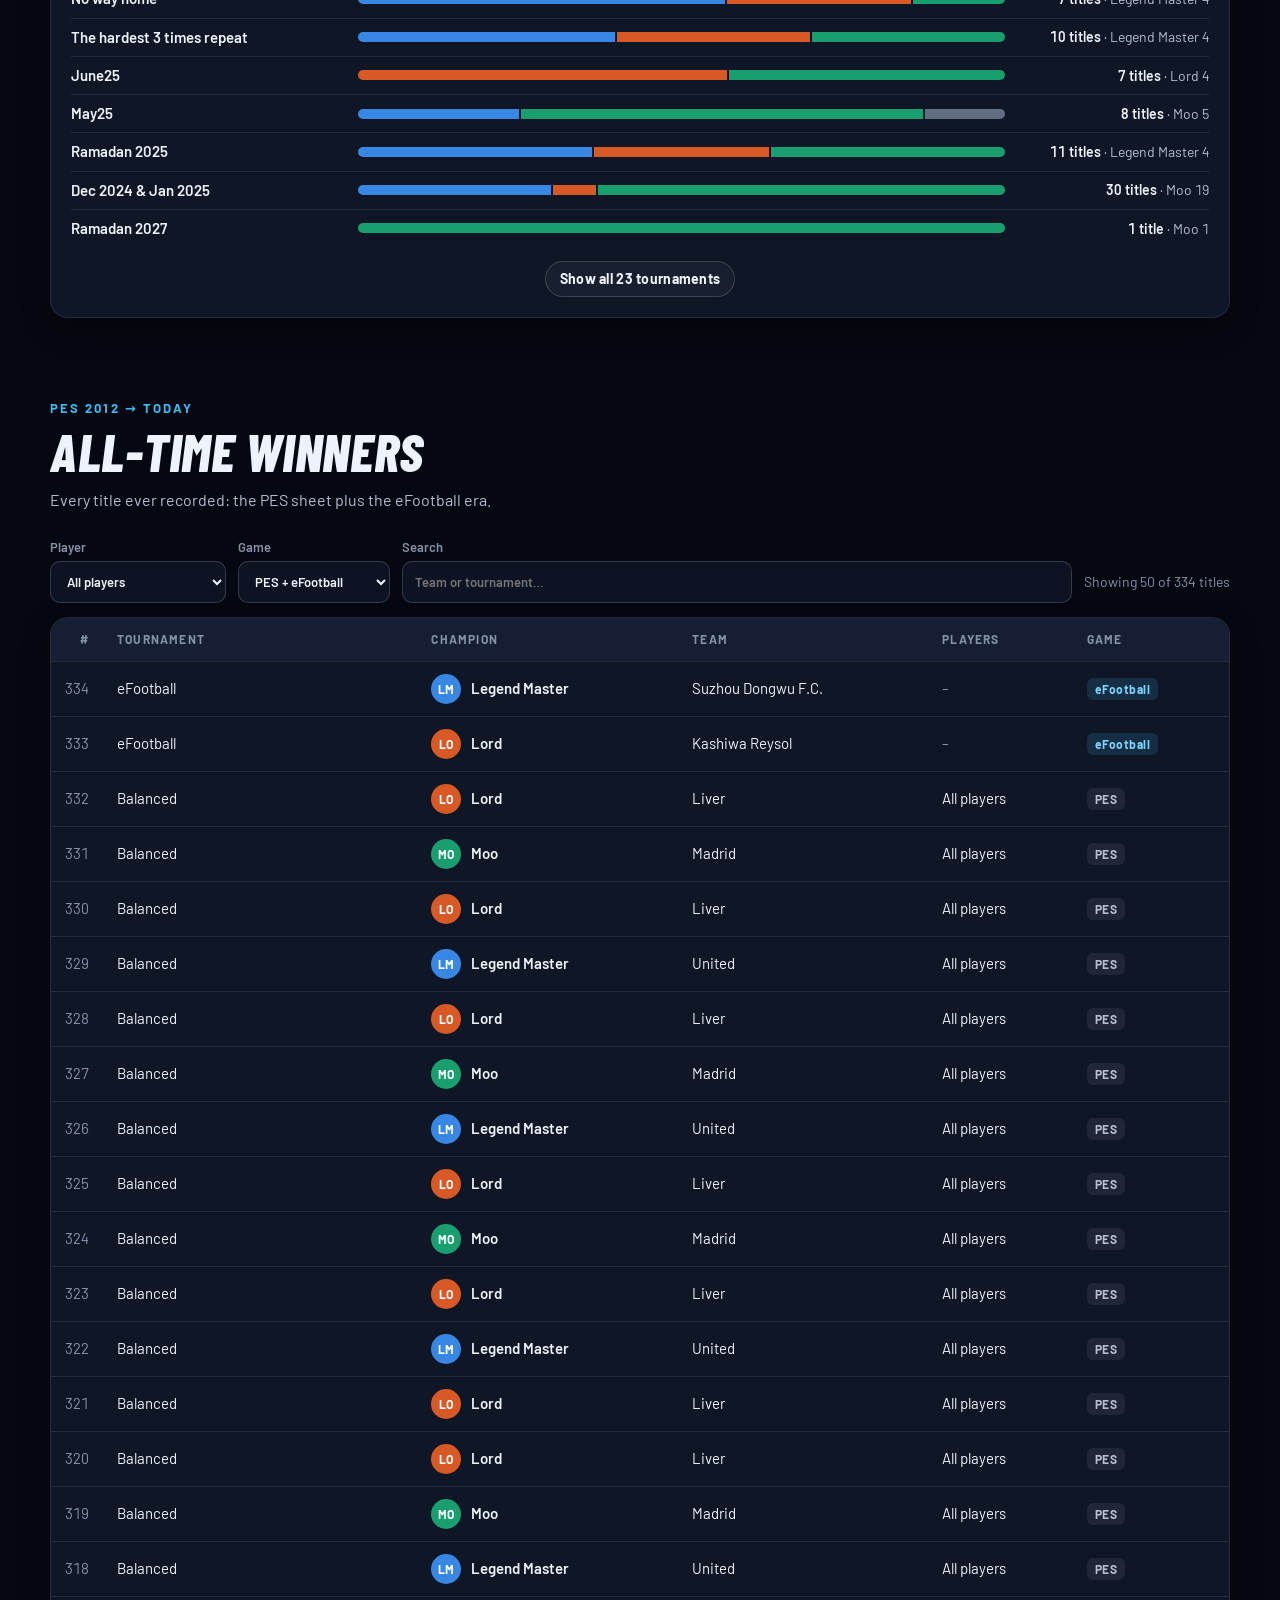
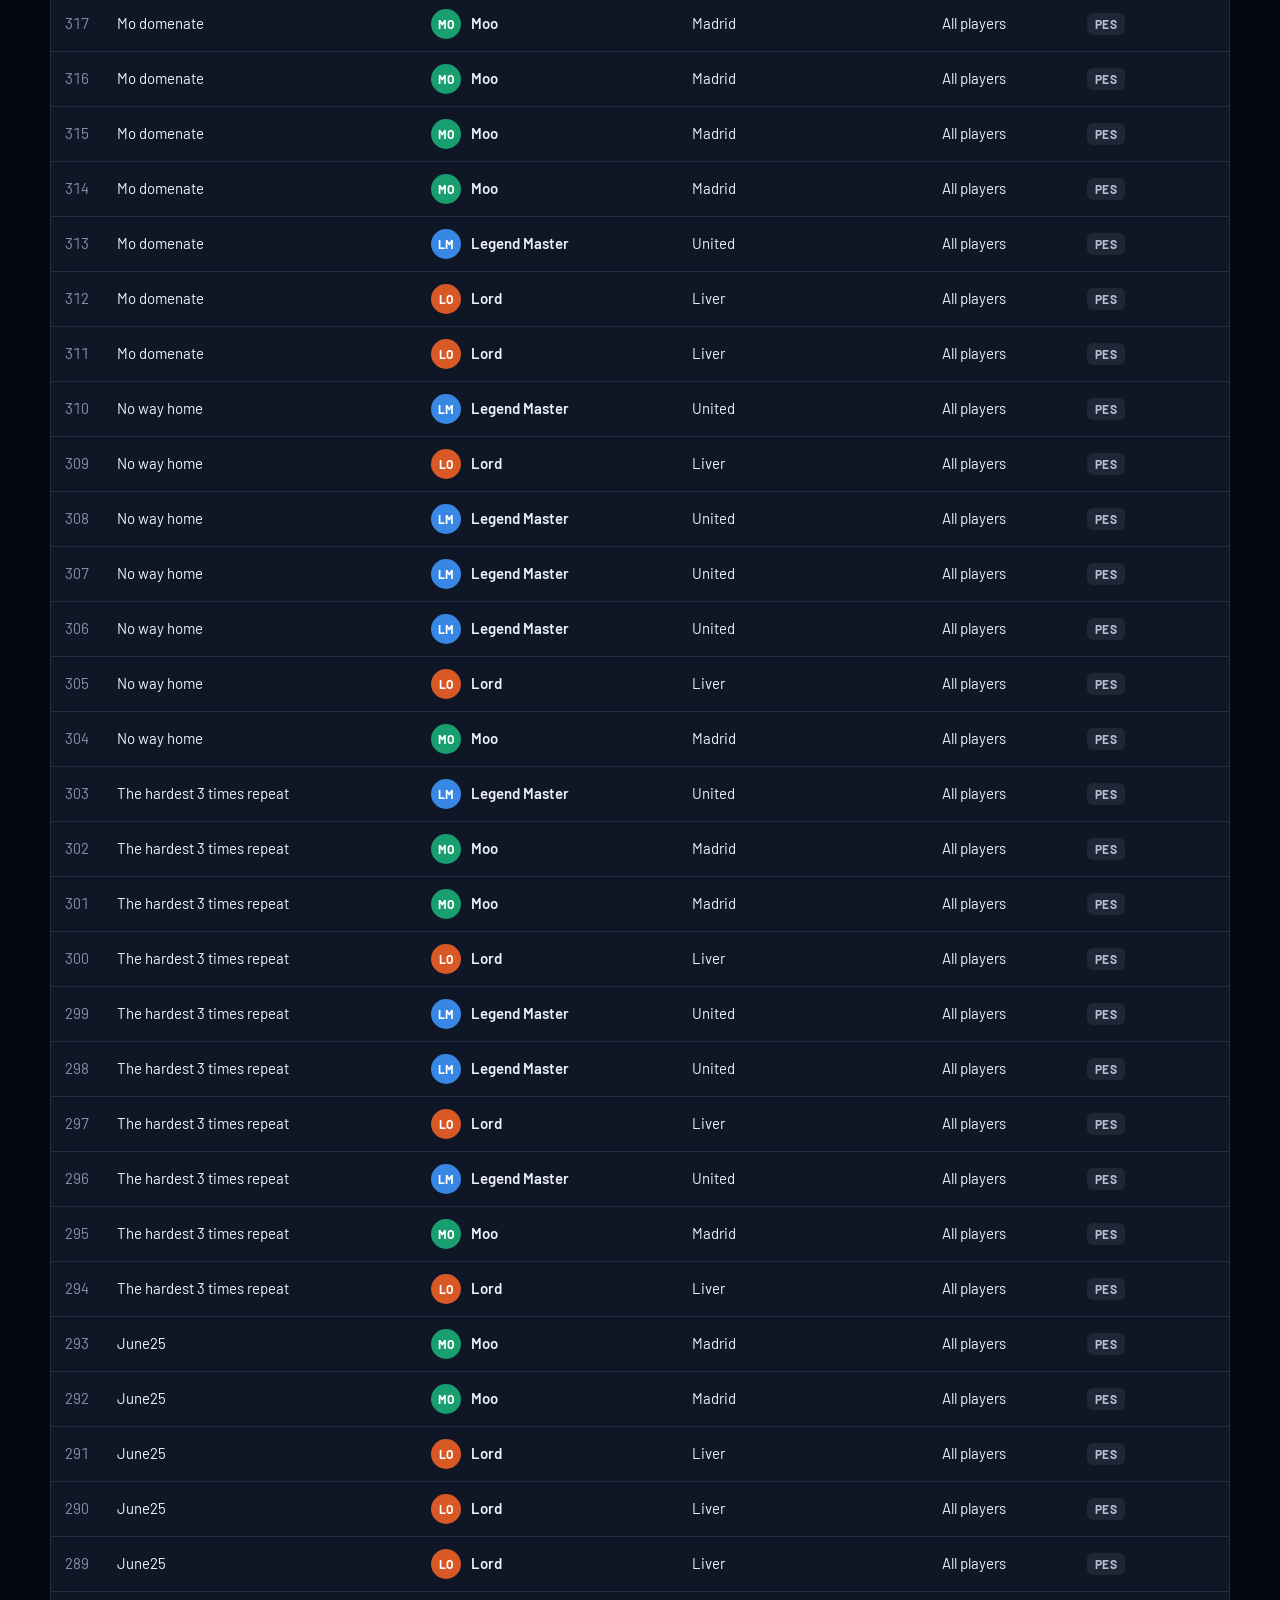
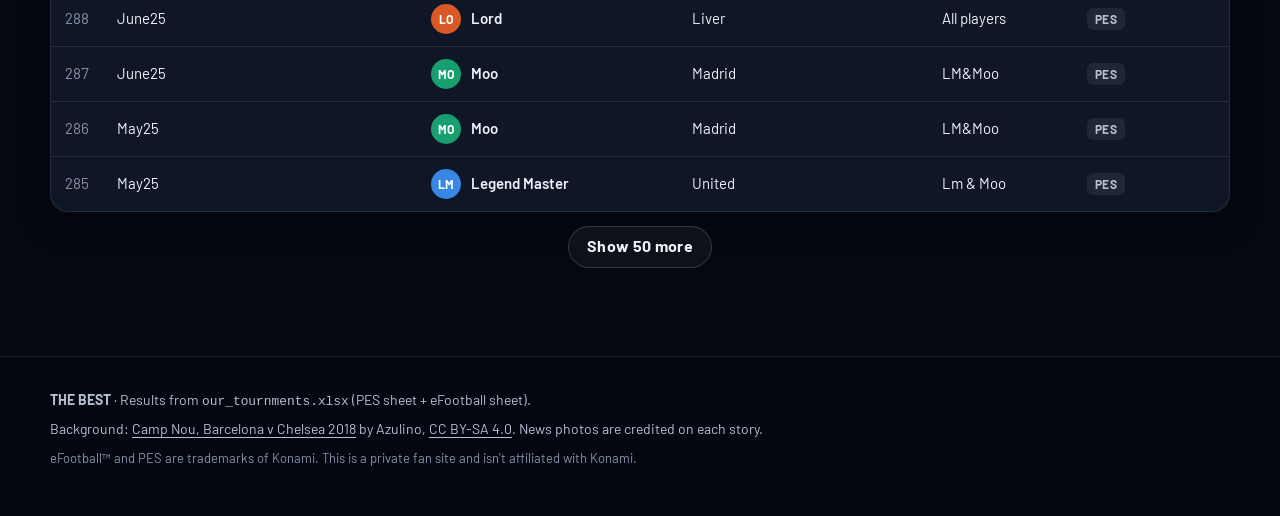
==== commit 9405987c: "Add championships, sign-ups and reminders with an admin dashboard - Admin dashboard (admin.html, nee" ====
--- a/index.html
+++ b/index.html
@@ -22,8 +22,9 @@
   <link rel="preconnect" href="https://fonts.googleapis.com">
   <link rel="preconnect" href="https://fonts.gstatic.com" crossorigin>
   <link href="https://fonts.googleapis.com/css2?family=Barlow:wght@400;500;600;700&family=Barlow+Condensed:ital,wght@0,600;0,700;0,800;1,700;1,800&family=Cairo:wght@400;600;700;800&display=swap" rel="stylesheet">
-  <link rel="stylesheet" href="assets/css/style.css">
-  <script type="module" src="assets/js/app.js"></script>
+  <!-- The ?v= tags make browsers fetch new code after each update; run tools/bump_version.py when code changes. -->
+  <link rel="stylesheet" href="assets/css/style.css?v=20261118102123">
+  <script type="module" src="assets/js/app.js?v=20261118102123"></script>
 </head>
 <body>
   <!-- Icon sprite -->
@@ -41,6 +42,11 @@
     <symbol id="i-flame" viewBox="0 0 24 24"><path d="M8.5 14.5A2.5 2.5 0 0 0 11 12c0-1.38-.5-2-1-3-1.07-2.14-.22-4.05 2-6 .5 2.5 2 4.9 4 6.5 2 1.6 3 3.5 3 5.5a7 7 0 1 1-14 0c0-1.15.43-2.29 1-3a2.5 2.5 0 0 0 2.5 2.5z"/></symbol>
     <symbol id="i-github" viewBox="0 0 24 24"><path d="M9 19c-5 1.5-5-2.5-7-3m14 6v-3.87a3.37 3.37 0 0 0-.94-2.61c3.14-.35 6.44-1.54 6.44-7A5.44 5.44 0 0 0 20 4.77 5.07 5.07 0 0 0 19.91 1S18.73.65 16 2.48a13.38 13.38 0 0 0-7 0C6.27.65 5.09 1 5.09 1A5.07 5.07 0 0 0 5 4.77a5.44 5.44 0 0 0-1.5 3.78c0 5.42 3.3 6.61 6.44 7A3.37 3.37 0 0 0 9 18.13V22"/></symbol>
     <symbol id="i-globe" viewBox="0 0 24 24"><circle cx="12" cy="12" r="10"/><path d="M2 12h20M12 2a15.3 15.3 0 0 1 4 10 15.3 15.3 0 0 1-4 10 15.3 15.3 0 0 1-4-10 15.3 15.3 0 0 1 4-10z"/></symbol>
+    <symbol id="i-bell" viewBox="0 0 24 24"><path d="M6 8a6 6 0 0 1 12 0c0 7 3 9 3 9H3s3-2 3-9"/><path d="M10.3 21a1.94 1.94 0 0 0 3.4 0"/></symbol>
+    <symbol id="i-megaphone" viewBox="0 0 24 24"><path d="m3 11 18-5v12L3 14v-3z"/><path d="M11.6 16.8a3 3 0 1 1-5.8-1.6"/></symbol>
+    <symbol id="i-check" viewBox="0 0 24 24"><path d="M20 6 9 17l-5-5"/></symbol>
+    <symbol id="i-chat" viewBox="0 0 24 24"><path d="M7.9 20A9 9 0 1 0 4 16.1L2 22Z"/></symbol>
+    <symbol id="i-ban" viewBox="0 0 24 24"><circle cx="12" cy="12" r="10"/><path d="m4.9 4.9 14.2 14.2"/></symbol>
   </svg>
 
   <a class="skip-link" href="#main" data-i18n="skip">Skip to content</a>
@@ -52,6 +58,7 @@
         <span class="brand-text"><strong data-i18n="brandName">THE BEST</strong><small data-i18n="brandSub">eFootball champions</small></span>
       </a>
       <nav class="site-nav" aria-label="Sections" data-i18n-attr="aria-label:navSections">
+        <a href="#announcements" data-i18n="navUpcoming" hidden>Upcoming</a>
         <a href="#champions" data-i18n="navChampions">Champions</a>
         <a href="#news" data-i18n="navNews">News</a>
         <a href="#stats" data-i18n="navStats">Stats</a>
@@ -61,9 +68,6 @@
         <button class="btn btn-ghost btn-sm lang-btn" type="button" id="langBtn" lang="ar" aria-label="Switch to Arabic" data-i18n-attr="aria-label:langSwitchLabel;lang:langSwitchCode">
           <svg class="icon"><use href="#i-globe"/></svg><span data-i18n="langSwitch">العربية</span>
         </button>
-        <button class="btn btn-primary btn-sm" type="button" data-add aria-label="Add winner" data-i18n-attr="aria-label:addWinner">
-          <svg class="icon"><use href="#i-plus"/></svg><span data-i18n="addWinner">Add winner</span>
-        </button>
       </div>
     </div>
   </header>
@@ -72,6 +76,9 @@
     <span class="spinner" aria-hidden="true"></span>
     <span data-i18n="pending">Publishing your latest change. GitHub Pages usually needs about a minute, then everyone sees it.</span>
   </div>
+
+  <!-- Next championship, filled in by announce.js -->
+  <div class="next-banner" id="nextBanner" hidden></div>
 
   <main id="main">
     <!-- 1. Latest champion -->
@@ -91,7 +98,20 @@
       <p class="hero-credit" id="heroCredit"></p>
     </section>
 
-    <!-- 2. eFootball champions -->
+    <!-- 2. Upcoming championships (hidden until one is announced) -->
+    <section class="section ann-section" id="announcements" aria-labelledby="annTitle" hidden>
+      <div class="container">
+        <header class="section-head">
+          <p class="kicker" data-i18n="annKicker">Announcements</p>
+          <h2 id="annTitle" data-i18n="annTitle">Upcoming championships</h2>
+          <p class="lede" data-i18n="annLede">Sign up with your email or WhatsApp number to get a reminder before the start.</p>
+        </header>
+        <div id="annFeatured"></div>
+        <div id="annMore"></div>
+      </div>
+    </section>
+
+    <!-- 3. eFootball champions -->
     <section class="section" id="champions" aria-labelledby="champTitle">
       <div class="container">
         <header class="section-head">
@@ -103,7 +123,7 @@
           <div class="card table-card">
             <div class="table-scroll">
               <table class="table" id="champTable">
-                <thead><tr><th class="num">#</th><th data-i18n="thChampion">Champion</th><th data-i18n="thTeam">Team</th><th data-i18n="thTournament">Tournament</th><th data-i18n="thDate">Date</th><th data-i18n="thStar">Star player</th><th class="admin-only"><span class="sr-only" data-i18n="thActions">Actions</span></th></tr></thead>
+                <thead><tr><th class="num">#</th><th data-i18n="thChampion">Champion</th><th data-i18n="thTeam">Team</th><th data-i18n="thTournament">Tournament</th><th data-i18n="thDate">Date</th><th data-i18n="thStar">Star player</th></tr></thead>
                 <tbody></tbody>
               </table>
             </div>
@@ -116,7 +136,7 @@
       </div>
     </section>
 
-    <!-- 3. News -->
+    <!-- 4. News -->
     <section class="section" id="news" aria-labelledby="newsTitle">
       <div class="container">
         <header class="section-head">
@@ -127,7 +147,7 @@
       </div>
     </section>
 
-    <!-- 4. Stats -->
+    <!-- 5. Stats -->
     <section class="section" id="stats" aria-labelledby="statsTitle">
       <div class="container">
         <header class="section-head">
@@ -162,7 +182,7 @@
       </div>
     </section>
 
-    <!-- 5. All-time history -->
+    <!-- 6. All-time history -->
     <section class="section" id="history" aria-labelledby="historyTitle">
       <div class="container">
         <header class="section-head">
@@ -199,103 +219,51 @@
     </div>
   </footer>
 
-  <!-- Add / edit winner -->
-  <dialog class="dialog" id="winnerDialog" aria-labelledby="dialogTitle">
-    <form class="dialog-inner" id="winnerForm" novalidate>
+  <!-- Sign up for a championship -->
+  <dialog class="dialog narrow" id="signupDialog" aria-labelledby="suTitle">
+    <form class="dialog-inner" id="signupForm" novalidate>
       <header class="dialog-head">
-        <h2 id="dialogTitle">Add a new winner</h2>
+        <div>
+          <h2 id="suTitle" data-i18n="suTitle">Sign up</h2>
+          <p class="dialog-sub" id="suFor"></p>
+        </div>
         <button class="icon-btn" type="button" data-close aria-label="Close" data-i18n-attr="aria-label:close"><svg class="icon"><use href="#i-x"/></svg></button>
       </header>
-      <div class="tabs" role="tablist">
-        <button type="button" role="tab" class="tab" data-tab="winner" aria-selected="true"><span data-i18n="tabWinner">Winner</span></button>
-        <button type="button" role="tab" class="tab" data-tab="github" aria-selected="false"><svg class="icon"><use href="#i-github"/></svg> <span data-i18n="tabGithub">GitHub connection</span> <span class="conn-dot" id="connDot"></span></button>
-      </div>
-
       <div class="dialog-body">
-        <section class="panel" data-panel="winner" role="tabpanel">
-          <div class="form-grid">
-            <label class="field"><span><span data-i18n="lPlayer">Champion</span> <b aria-hidden="true">*</b></span><input name="player" list="playerList" required dir="auto" autocomplete="off" placeholder="e.g. Legend Master" data-i18n-attr="placeholder:phPlayer"></label>
-            <label class="field"><span><span data-i18n="lTeam">Team</span> <b aria-hidden="true">*</b></span><input name="team" required dir="auto" autocomplete="off" placeholder="e.g. Suzhou Dongwu F.C." data-i18n-attr="placeholder:phTeam"></label>
-            <label class="field"><span data-i18n="lEvent">Tournament</span><input name="event" dir="auto" autocomplete="off" placeholder="eFootball" list="eventList"></label>
-            <label class="field"><span data-i18n="lDate">Date</span><input name="date" type="date"></label>
-            <label class="field"><span data-i18n="lRunnerUp">Runner-up</span><input name="runnerUp" list="playerList" dir="auto" autocomplete="off" placeholder="Who lost the final" data-i18n-attr="placeholder:phRunnerUp"></label>
-            <label class="field"><span data-i18n="lScore">Final score</span><input name="score" dir="ltr" autocomplete="off" placeholder="e.g. 3-1" data-i18n-attr="placeholder:phScore"></label>
-            <label class="field"><span data-i18n="lStar">Star player</span><input name="star" dir="auto" autocomplete="off" placeholder="e.g. Luis Suárez" data-i18n-attr="placeholder:phStar"></label>
-            <label class="field"><span data-i18n="lComp">Players in the tournament</span><input name="competitors" list="compList" dir="auto" autocomplete="off" placeholder="all"></label>
-            <label class="field span-2"><span><span data-i18n="lHeadline">Headline</span> <small data-i18n="lHeadlineHint">(optional, written for you if empty)</small></span><input name="headline" dir="auto" autocomplete="off" maxlength="120"></label>
-            <label class="field span-2"><span><span data-i18n="lStory">Story</span> <small data-i18n="optional">(optional)</small></span><textarea name="story" dir="auto" rows="3" maxlength="1200" placeholder="How did the final go?" data-i18n-attr="placeholder:phStory"></textarea></label>
-
-            <details class="ar-fields span-2">
-              <summary><span data-i18n="arSection">Arabic version</span> <small data-i18n="arSectionHint">(optional, shown when the site is in Arabic)</small></summary>
-              <div class="form-grid">
-                <label class="field"><span data-i18n="lTeamAr">Team in Arabic</span><input name="teamAr" dir="rtl" lang="ar" autocomplete="off"></label>
-                <label class="field"><span data-i18n="lEventAr">Tournament in Arabic</span><input name="eventAr" dir="rtl" lang="ar" autocomplete="off"></label>
-                <label class="field"><span data-i18n="lStarAr">Star player in Arabic</span><input name="starAr" dir="rtl" lang="ar" autocomplete="off"></label>
-                <label class="field span-2"><span data-i18n="lHeadlineAr">Headline in Arabic</span><input name="headlineAr" dir="rtl" lang="ar" autocomplete="off" maxlength="120"></label>
-                <label class="field span-2"><span data-i18n="lStoryAr">Story in Arabic</span><textarea name="storyAr" dir="rtl" lang="ar" rows="3" maxlength="1200"></textarea></label>
+        <div data-step="form">
+          <div class="form-grid one">
+            <label class="field"><span><span data-i18n="suNick">Your name</span> <b aria-hidden="true">*</b> <small data-i18n="suNickHint">(shown on the site)</small></span><input name="nickname" list="playerList" maxlength="40" required dir="auto" autocomplete="nickname"></label>
+            <fieldset class="field choice">
+              <legend data-i18n="suChannel">Remind me by</legend>
+              <div class="seg-choice">
+                <label><input type="radio" name="channel" value="email" checked><span><svg class="icon"><use href="#i-bell"/></svg><span data-i18n="suEmail">Email</span></span></label>
+                <label><input type="radio" name="channel" value="whatsapp"><span><svg class="icon"><use href="#i-chat"/></svg><span data-i18n="suWhatsapp">WhatsApp</span></span></label>
               </div>
-            </details>
-
-            <div class="field upload span-2">
-              <span><span data-i18n="lWinImg">Win image</span> <small data-i18n="lWinImgHint">(screenshot or photo of the win)</small></span>
-              <div class="upload-row">
-                <div class="upload-preview" id="winPreview"><svg class="icon"><use href="#i-image"/></svg></div>
-                <div class="upload-actions">
-                  <input type="file" name="winFile" id="winFile" accept="image/*">
-                  <label class="check" hidden id="winRemoveWrap"><input type="checkbox" name="removeWin"> <span data-i18n="lRemoveImg">Remove current image</span></label>
-                </div>
-              </div>
-            </div>
-            <div class="field upload span-2">
-              <span><span data-i18n="lCover">Background photo</span> <small data-i18n="lCoverHint">(shown behind the win image, e.g. your star player)</small></span>
-              <div class="upload-row">
-                <div class="upload-preview" id="coverPreview"><svg class="icon"><use href="#i-image"/></svg></div>
-                <div class="upload-actions">
-                  <input type="file" name="coverFile" id="coverFile" accept="image/*">
-                  <label class="check" hidden id="coverRemoveWrap"><input type="checkbox" name="removeCover"> <span data-i18n="lRemoveCover">Remove current photo</span></label>
-                </div>
-              </div>
-            </div>
-            <label class="field span-2"><span><span data-i18n="lCoverCredit">Background photo credit</span> <small data-i18n="lCoverCreditHint">(optional, e.g. photographer and license)</small></span><input name="coverCredit" dir="auto" autocomplete="off"></label>
+            </fieldset>
+            <label class="field" data-for="email"><span data-i18n="suEmailLabel">Email address</span><input name="email" type="email" dir="ltr" maxlength="120" autocomplete="email" inputmode="email" spellcheck="false"></label>
+            <label class="field" data-for="whatsapp" hidden><span><span data-i18n="suPhoneLabel">WhatsApp number</span> <small data-i18n="suPhoneHint">(with country code, e.g. +20 10 1234 5678)</small></span><input name="phone" type="tel" dir="ltr" maxlength="24" autocomplete="tel" inputmode="tel" placeholder="+20 10 1234 5678"></label>
+            <p class="hint channel-note" id="suChannelNote"></p>
+            <label class="hp" aria-hidden="true">Website <input name="website" tabindex="-1" autocomplete="off"></label>
           </div>
-          <p class="hint" data-i18n="imgHint">Images are resized on your device before upload, which also strips location data from phone photos.</p>
-        </section>
-
-        <section class="panel" data-panel="github" role="tabpanel" hidden>
-          <p class="hint" data-i18n="ghHint">Winners are saved straight into the site's GitHub repository, so everyone sees them about a minute later. Connect once per device; your token stays in this browser only.</p>
-          <div class="form-grid">
-            <label class="field"><span data-i18n="lOwner">GitHub user / org</span><input name="ghOwner" dir="ltr" autocomplete="off" spellcheck="false"></label>
-            <label class="field"><span data-i18n="lRepo">Repository</span><input name="ghRepo" dir="ltr" autocomplete="off" spellcheck="false"></label>
-            <label class="field"><span data-i18n="lBranch">Branch</span><input name="ghBranch" dir="ltr" autocomplete="off" spellcheck="false" placeholder="main"></label>
-            <label class="field"><span data-i18n="lToken">Access token</span><input name="ghToken" type="password" dir="ltr" autocomplete="off" spellcheck="false" placeholder="github_pat_…"></label>
-          </div>
-          <details class="howto">
-            <summary data-i18n="howtoSummary">How do I get a token?</summary>
-            <ol data-i18n-html="howtoSteps">
-              <li>Open <a href="https://github.com/settings/personal-access-tokens/new" target="_blank" rel="noopener">GitHub → Fine-grained tokens → Generate new token</a>.</li>
-              <li>Repository access: <b>Only select repositories</b> → pick this site's repository.</li>
-              <li>Permissions → Repository permissions → <b>Contents: Read and write</b>.</li>
-              <li>Generate, copy the token and paste it above. Only use it on your own devices.</li>
-            </ol>
-          </details>
-          <div class="row-actions">
-            <button class="btn btn-ghost btn-sm" type="button" id="ghTest" data-i18n="btnTest">Save &amp; test connection</button>
-            <button class="btn btn-ghost btn-sm danger" type="button" id="ghForget" data-i18n="btnForget">Forget token</button>
-          </div>
-        </section>
-      </div>
-
+          <p class="hint" data-i18n="suPrivacy">Only the organiser sees your email or number. Only your name is shown on the site.</p>
+        </div>
+        <div class="su-done" data-step="done" hidden>
+          <span class="su-done-mark" aria-hidden="true"><svg class="icon"><use href="#i-check"/></svg></span>
+          <h3 data-i18n="suDoneTitle">You're in!</h3>
+          <p id="suDoneText"></p>
+          <button class="btn btn-ghost btn-sm" type="button" id="suDoneIcs" data-ics=""><svg class="icon"><use href="#i-calendar"/></svg><span data-i18n="btnCalendar">Add to calendar</span></button>
+        </div>
+      </div>
       <footer class="dialog-foot">
-        <p class="form-status" id="formStatus" role="status" aria-live="polite"></p>
-        <button class="btn btn-ghost" type="button" data-close data-i18n="btnCancel">Cancel</button>
-        <button class="btn btn-primary" type="submit" id="publishBtn"><svg class="icon"><use href="#i-trophy"/></svg><span>Publish</span></button>
+        <p class="form-status" id="suStatus" role="status" aria-live="polite"></p>
+        <button class="btn btn-ghost" type="button" id="suCancel" data-close data-i18n="btnCancel">Cancel</button>
+        <button class="btn btn-primary" type="submit" id="suSubmit"><svg class="icon"><use href="#i-bell"/></svg><span data-i18n="btnJoin">Sign me up</span></button>
+        <button class="btn btn-primary" type="button" id="suDone" data-close data-i18n="btnDone" hidden>Done</button>
       </footer>
     </form>
   </dialog>
 
   <datalist id="playerList"></datalist>
-  <datalist id="eventList"><option value="eFootball"></option></datalist>
-  <datalist id="compList"><option value="all"></option><option value="LM&amp;Moo"></option><option value="Lm &amp; Moo &amp; Lava"></option></datalist>
 
   <div class="tooltip" id="tooltip" role="tooltip" hidden></div>
   <div class="toast" id="toast" role="status" aria-live="polite" hidden></div>
--- a/assets/css/style.css
+++ b/assets/css/style.css
@@ -187,8 +187,6 @@
 .table .dim { color: var(--muted); }
 .table tr.is-latest td { background: linear-gradient(90deg, rgba(246, 196, 83, 0.1), transparent 70%); }
 .table tr.is-latest .num { color: var(--gold); }
-.table td.actions { width: 1%; white-space: nowrap; }
-.table td.actions .icon-btn { width: 32px; height: 32px; }
 .who { display: inline-flex; align-items: center; gap: 10px; font-weight: 600; white-space: nowrap; }
 .avatar {
   display: inline-grid; place-items: center; flex: none; width: 30px; height: 30px; border-radius: 50%;
@@ -231,10 +229,6 @@
 .news-foot { display: flex; align-items: center; justify-content: space-between; gap: 10px; margin-top: auto; padding-top: 6px; }
 .photo-credit { margin: 0; font-size: 11px; color: var(--muted); }
 .photo-credit a { color: inherit; }
-.admin-actions { display: none; gap: 6px; }
-body.is-admin .admin-actions { display: flex; }
-.admin-only { display: none; }
-body.is-admin .admin-only { display: table-cell; }
 
 .news-card.featured { border-color: rgba(246, 196, 83, 0.35); }
 
@@ -356,6 +350,145 @@
 .form-status.error { color: var(--danger); }
 .form-status.ok { color: var(--ok); }
 .form-status.warn { color: var(--gold); }
+.field select { min-height: 42px; padding: 8px 12px; border-radius: var(--radius-sm); border: 1px solid var(--border-strong); background: rgba(15, 22, 38, 0.9); color: var(--text); }
+.field select:focus { outline: 2px solid var(--accent); outline-offset: 0; border-color: transparent; }
+.dialog.narrow { width: min(540px, calc(100% - 24px)); }
+.dialog-sub { margin: 6px 0 0; font-size: 14px; color: var(--text-2); }
+.form-grid.one { grid-template-columns: minmax(0, 1fr); }
+.btn-danger { background: #dc2626; color: #fff; }
+.btn-danger:hover { background: #ef4444; color: #fff; }
+
+/* Yes / no dialog */
+.confirm-dialog { width: min(480px, calc(100% - 24px)); }
+.confirm-dialog .dialog-head h2 { font-size: 26px; }
+.confirm-text { margin: 0; color: var(--text-2); white-space: pre-line; }
+
+/* ---------- Next-championship bar ---------- */
+.next-banner { position: relative; z-index: 20; border-bottom: 1px solid rgba(246, 196, 83, 0.3); background: linear-gradient(90deg, rgba(246, 196, 83, 0.18), rgba(56, 189, 248, 0.1)); font-size: 14px; font-weight: 600; }
+.next-inner { display: flex; flex-wrap: wrap; align-items: center; justify-content: center; gap: 6px 12px; min-height: 44px; padding-block: 6px; text-align: center; }
+.next-inner .icon { color: var(--gold); }
+.nb-text { color: var(--text); }
+.nb-cta { padding: 4px 12px; border-radius: 999px; background: var(--gold); color: #2a1a00; font-weight: 800; text-decoration: none; }
+.nb-cta:hover { background: #ffd877; color: #2a1a00; }
+
+/* ---------- Upcoming championships ---------- */
+.ann-card {
+  display: grid; grid-template-columns: minmax(0, 1fr) auto; grid-template-areas: "head cd" "rest cd";
+  column-gap: 32px; align-items: start; padding: 24px; overflow: hidden;
+}
+.ann-card.featured {
+  padding: 30px; border-color: rgba(246, 196, 83, 0.35);
+  background: radial-gradient(640px 280px at 100% 0%, rgba(246, 196, 83, 0.13), transparent 62%), linear-gradient(135deg, rgba(56, 189, 248, 0.1), transparent 55%), var(--surface);
+}
+.ann-head { grid-area: head; min-width: 0; }
+.ann-rest { grid-area: rest; min-width: 0; }
+.ann-card .kicker { display: inline-flex; align-items: center; gap: 8px; margin-bottom: 8px; color: var(--gold); }
+.ann-card .ann-name { margin: 0; font: italic 800 clamp(32px, 4.6vw, 52px)/0.95 var(--font-display); text-transform: uppercase; letter-spacing: 0.01em; overflow-wrap: anywhere; }
+.ann-card:not(.featured) .ann-name { font-size: 28px; }
+.ann-when { display: flex; align-items: center; gap: 8px; margin: 12px 0 0; font-weight: 600; color: var(--text); }
+.ann-when .icon { color: var(--accent); }
+.ann-when .tz { color: var(--muted); font-weight: 500; }
+.ann-chips { display: flex; flex-wrap: wrap; gap: 8px; margin: 14px 0 0; }
+.status-chip { display: inline-flex; align-items: center; gap: 6px; padding: 4px 11px; border-radius: 999px; border: 1px solid var(--border); background: rgba(255, 255, 255, 0.07); font-size: 13px; font-weight: 700; color: var(--text-2); }
+.status-chip .icon { width: 15px; height: 15px; color: var(--muted); }
+.status-chip.ok { color: #86efac; border-color: rgba(52, 211, 153, 0.35); background: rgba(52, 211, 153, 0.1); }
+.status-chip.warn { color: var(--gold); border-color: rgba(246, 196, 83, 0.35); background: rgba(246, 196, 83, 0.1); }
+.ann-details { margin: 16px 0 0; max-width: 680px; color: var(--text-2); white-space: pre-line; }
+.ann-card:not(.featured) .ann-details { display: -webkit-box; -webkit-line-clamp: 3; -webkit-box-orient: vertical; overflow: hidden; }
+.ann-people { margin: 18px 0 0; }
+.ann-people-title { display: flex; align-items: center; gap: 8px; margin: 0 0 10px; font-size: 14px; font-weight: 700; color: var(--text-2); }
+.ann-people-title .icon { color: var(--muted); }
+.people { display: flex; flex-wrap: wrap; gap: 8px; margin: 0; padding: 0; list-style: none; }
+.people li { display: inline-flex; align-items: center; gap: 8px; padding-block: 3px; padding-inline: 3px 12px; border-radius: 999px; background: var(--surface-2); border: 1px solid var(--border); font-size: 14px; font-weight: 600; }
+.people .avatar { width: 26px; height: 26px; font-size: 11px; box-shadow: none; }
+.people li.more { padding-inline: 12px; color: var(--muted); }
+.ann-people-note { margin: 18px 0 0; font-size: 14px; color: var(--muted); }
+.ann-actions { display: flex; flex-wrap: wrap; align-items: center; gap: 10px; margin: 22px 0 0; }
+.ann-mine { display: inline-flex; align-items: center; gap: 8px; margin: 0; min-height: 42px; padding: 0 16px; border-radius: 999px; border: 1px solid rgba(52, 211, 153, 0.35); background: rgba(52, 211, 153, 0.12); color: #86efac; font-weight: 700; }
+.ann-note { margin: 10px 0 0; font-size: 13px; color: var(--muted); }
+.ann-card.is-live { border-color: rgba(246, 196, 83, 0.45); }
+.ann-card.is-cancelled .kicker { color: var(--danger); }
+.ann-card.is-cancelled .ann-name { color: var(--muted); text-decoration: line-through; text-decoration-thickness: 3px; }
+.ann-more-title { margin: 30px 0 14px; font: 700 22px/1.2 var(--font-display); text-transform: uppercase; letter-spacing: 0.02em; color: var(--text-2); }
+.ann-grid { display: grid; grid-template-columns: repeat(auto-fit, minmax(min(100%, 320px), 1fr)); gap: 16px; }
+.ann-card:not(.featured) { grid-template-columns: minmax(0, 1fr); grid-template-areas: "head" "cd" "rest"; }
+
+/* Countdown: four tiles, tabular digits so they don't jump every second */
+.countdown { grid-area: cd; align-self: center; display: grid; grid-template-columns: repeat(4, minmax(72px, 1fr)); gap: 10px; }
+.cd-unit { display: grid; justify-items: center; gap: 4px; padding: 14px 8px 12px; border-radius: 16px; border: 1px solid var(--border-strong); background: rgba(5, 8, 16, 0.55); }
+.cd-unit b { font: 700 clamp(30px, 4vw, 46px)/1 var(--font-body); font-variant-numeric: tabular-nums; color: var(--text); }
+.cd-unit span { font-size: 12px; font-weight: 700; letter-spacing: 0.08em; text-transform: uppercase; color: var(--muted); }
+.ann-card:not(.featured) .countdown { margin-top: 16px; grid-template-columns: repeat(4, minmax(0, 1fr)); gap: 6px; }
+.ann-card:not(.featured) .cd-unit { padding: 8px 4px; border-radius: 12px; }
+.ann-card:not(.featured) .cd-unit b { font-size: 24px; }
+
+/* Sign-up dialog */
+.field.choice { margin: 0; padding: 0; border: 0; min-width: 0; }
+.field.choice legend { margin-bottom: 6px; padding: 0; }
+.seg-choice { display: grid; grid-template-columns: 1fr 1fr; gap: 6px; padding: 4px; border-radius: 14px; border: 1px solid var(--border-strong); background: rgba(15, 22, 38, 0.9); }
+.seg-choice label { position: relative; cursor: pointer; }
+.seg-choice input { position: absolute; inset: 0; margin: 0; opacity: 0; cursor: pointer; }
+.seg-choice label > span { display: flex; align-items: center; justify-content: center; gap: 8px; min-height: 40px; border-radius: 10px; font-weight: 700; color: var(--text-2); }
+.seg-choice input:checked + span { background: var(--accent); color: var(--accent-ink); }
+.seg-choice input:focus-visible + span { outline: 2px solid var(--accent); outline-offset: 2px; }
+.channel-note { margin: 0; }
+.hp { position: absolute !important; inset-inline-start: -10000px; width: 1px; height: 1px; overflow: hidden; }
+.su-done { display: grid; justify-items: center; gap: 12px; padding: 12px 0 4px; text-align: center; }
+.su-done-mark { display: grid; place-items: center; width: 64px; height: 64px; border-radius: 50%; border: 2px solid rgba(52, 211, 153, 0.5); background: rgba(52, 211, 153, 0.15); color: var(--ok); }
+.su-done-mark .icon { width: 32px; height: 32px; }
+.su-done h3 { margin: 0; font: italic 800 32px/1 var(--font-display); text-transform: uppercase; }
+.su-done p { margin: 0; max-width: 420px; color: var(--text-2); }
+
+/* ---------- Admin dashboard ---------- */
+.admin-page .header-actions { margin-inline-start: auto; }
+.admin-main { min-height: 60vh; padding: 32px 0 24px; }
+.login-card { max-width: 720px; margin: 24px auto; padding: 28px; }
+.login-card h1 { margin: 0; font: italic 800 clamp(34px, 5vw, 48px)/1 var(--font-display); text-transform: uppercase; }
+.login-card .lede { margin-bottom: 20px; }
+.login-card .form-status { margin-top: 12px; }
+.dash-top { display: flex; flex-wrap: wrap; align-items: center; justify-content: space-between; gap: 12px; margin-bottom: 18px; }
+.dash-conn { display: inline-flex; align-items: center; gap: 8px; margin: 0; font-weight: 600; color: var(--text-2); }
+.callout { display: flex; align-items: flex-start; gap: 12px; margin: 0; padding: 14px 16px; border-radius: 14px; border: 1px solid rgba(56, 189, 248, 0.28); background: rgba(56, 189, 248, 0.08); font-size: 14px; color: var(--text-2); }
+.callout > .icon { margin-top: 3px; color: var(--accent); }
+.callout.warn { margin-bottom: 8px; border-color: rgba(246, 196, 83, 0.32); background: rgba(246, 196, 83, 0.08); color: var(--text); }
+.callout.warn > .icon { color: var(--gold); }
+.callout h3 { margin: 0 0 4px; font: 700 16px/1.3 var(--font-body); text-transform: none; letter-spacing: 0; color: var(--text); }
+.callout p { margin: 0; }
+.admin-section { margin-top: 40px; }
+.a-head { display: flex; flex-wrap: wrap; align-items: flex-end; justify-content: space-between; gap: 16px; margin-bottom: 16px; }
+.a-head h2 { margin: 0; font: italic 800 clamp(30px, 4vw, 42px)/1 var(--font-display); text-transform: uppercase; }
+.a-head .lede { margin-top: 6px; }
+.a-list { display: grid; gap: 12px; }
+.a-row { display: flex; flex-wrap: wrap; align-items: center; justify-content: space-between; gap: 14px 18px; padding: 16px 18px; }
+.a-main { flex: 1 1 340px; min-width: 0; }
+.a-title { display: flex; flex-wrap: wrap; align-items: center; gap: 10px; }
+.a-title h3 { font-size: 22px; text-transform: none; overflow-wrap: anywhere; }
+.a-meta { display: flex; flex-wrap: wrap; gap: 6px 16px; margin: 8px 0 0; font-size: 14px; color: var(--text-2); }
+.a-meta > span { display: inline-flex; align-items: center; gap: 6px; }
+.a-meta .icon { color: var(--muted); }
+.a-winner, .a-signups { display: flex; align-items: center; gap: 8px; margin: 8px 0 0; font-size: 14px; color: var(--text); }
+.a-signups .icon { color: var(--muted); }
+.a-signups.muted { color: var(--muted); }
+.a-actions { display: flex; flex-wrap: wrap; gap: 8px; }
+.a-row.is-cancelled h3 { color: var(--muted); text-decoration: line-through; }
+.badge { display: inline-flex; align-items: center; padding: 3px 10px; border-radius: 999px; background: rgba(255, 255, 255, 0.08); font-size: 12px; font-weight: 800; letter-spacing: 0.06em; text-transform: uppercase; white-space: nowrap; color: var(--text-2); }
+.badge.st-upcoming { background: rgba(56, 189, 248, 0.15); color: #7dd3fc; }
+.badge.st-live { background: rgba(246, 196, 83, 0.18); color: var(--gold); }
+.badge.st-awaiting { background: rgba(248, 113, 113, 0.15); color: #fca5a5; }
+.badge.st-finished { background: rgba(52, 211, 153, 0.14); color: #86efac; }
+.badge.st-cancelled { color: var(--muted); }
+.set-card { display: grid; gap: 18px; padding: 20px; }
+.set-status { margin: 0; padding: 10px 14px; border-radius: 12px; background: rgba(255, 255, 255, 0.05); font-weight: 600; color: var(--text-2); }
+.set-status.ok { background: rgba(52, 211, 153, 0.12); color: #86efac; }
+.set-status.warn { background: rgba(246, 196, 83, 0.1); color: var(--gold); }
+.set-status.error { background: rgba(248, 113, 113, 0.12); color: #fca5a5; }
+#apiForm .row-actions { margin-top: 10px; }
+#apiForm .form-status { margin-top: 8px; }
+.sheet-row { display: flex; flex-wrap: wrap; align-items: flex-end; gap: 10px; }
+.sheet-row .field { flex: 1 1 320px; }
+.set-card .howto { margin: 0; }
+.winner-champ { margin: 0 0 14px; padding: 10px 14px; border-radius: 12px; border: 1px solid rgba(246, 196, 83, 0.3); background: rgba(246, 196, 83, 0.1); font-weight: 700; color: var(--gold); }
+.warn-hint { color: var(--gold); }
 
 /* ---------- Responsive ---------- */
 @media (max-width: 1100px) {
@@ -386,14 +519,21 @@
   .filter-count { margin-inline-start: 0; width: 100%; }
   .dialog-foot { flex-wrap: wrap; }
   .form-status { flex-basis: 100%; }
+  .ann-card, .ann-card.featured { grid-template-columns: minmax(0, 1fr); grid-template-areas: "head" "cd" "rest"; padding: 20px; }
+  .countdown { margin-top: 18px; grid-template-columns: repeat(4, minmax(0, 1fr)); gap: 8px; }
+  .cd-unit { padding: 10px 4px; border-radius: 12px; }
+  .cd-unit b { font-size: 30px; }
+  .a-actions { width: 100%; }
+  .admin-main { padding-top: 20px; }
+  .login-card { padding: 20px; margin-top: 8px; }
 }
 /* Champions table becomes stacked cards on phones */
 @media (max-width: 640px) {
   #champTable thead { display: none; }
   #champTable, #champTable tbody { display: block; }
   #champTable tbody tr {
-    display: grid; grid-template-columns: 22px minmax(0, 1fr) auto; column-gap: 12px; row-gap: 3px;
-    grid-template-areas: "num who act" "num team act" "num event act" "num date act" "num star act";
+    display: grid; grid-template-columns: 22px minmax(0, 1fr); column-gap: 12px; row-gap: 3px;
+    grid-template-areas: "num who" "num team" "num event" "num date" "num star";
     padding: 12px 14px; border-bottom: 1px solid var(--grid);
   }
   #champTable tbody tr:last-child { border-bottom: 0; }
@@ -407,14 +547,14 @@
   #champTable td.c-star { grid-area: star; padding-inline-start: 40px; font-size: 14px; color: var(--text-2); }
   #champTable td.c-date::before, #champTable td.c-star::before { content: attr(data-label) ": "; color: var(--muted); }
   #champTable td.dim { display: none; }
-  #champTable td.actions { grid-area: act; align-self: center; }
-  #champTable td.admin-only { display: none; }
-  body.is-admin #champTable td.actions { display: flex; flex-direction: column; gap: 6px; }
   #champTable td.empty { grid-column: 1 / -1; }
 }
 @media (max-width: 420px) {
-  [data-add] span { display: none; }
   .btn-sm { padding: 0 12px; }
+  .view-site span { display: none; }
+  .countdown { gap: 5px; }
+  .cd-unit b { font-size: 24px; }
+  .cd-unit span { font-size: 10.5px; }
 }
 
 /* ---------- Arabic (right-to-left) ---------- */
@@ -443,6 +583,14 @@
   [dir="rtl"] .hero-shade { background: linear-gradient(0deg, rgba(5, 8, 16, 1) 0%, rgba(5, 8, 16, 0.78) 45%, rgba(5, 8, 16, 0.35) 100%); }
 }
 [dir="rtl"] .hero-win { transform: rotate(-2deg); }
+[dir="rtl"] .next-banner { background: linear-gradient(270deg, rgba(246, 196, 83, 0.18), rgba(56, 189, 248, 0.1)); }
+[dir="rtl"] .next-inner .icon, [dir="rtl"] .icon-flip { transform: scaleX(-1); }
+[dir="rtl"] .ann-card.featured {
+  background: radial-gradient(640px 280px at 0% 0%, rgba(246, 196, 83, 0.13), transparent 62%), linear-gradient(225deg, rgba(56, 189, 248, 0.1), transparent 55%), var(--surface);
+}
+html[lang="ar"] .ann-card .ann-name { line-height: 1.2; }
+html[lang="ar"] .a-head h2, html[lang="ar"] .login-card h1, html[lang="ar"] .su-done h3 { line-height: 1.25; }
+html[lang="ar"] .cd-unit span { font-size: 13px; }
 @media (prefers-reduced-motion: reduce) {
   html { scroll-behavior: auto; }
   *, *::before, *::after { animation: none !important; transition: none !important; }
